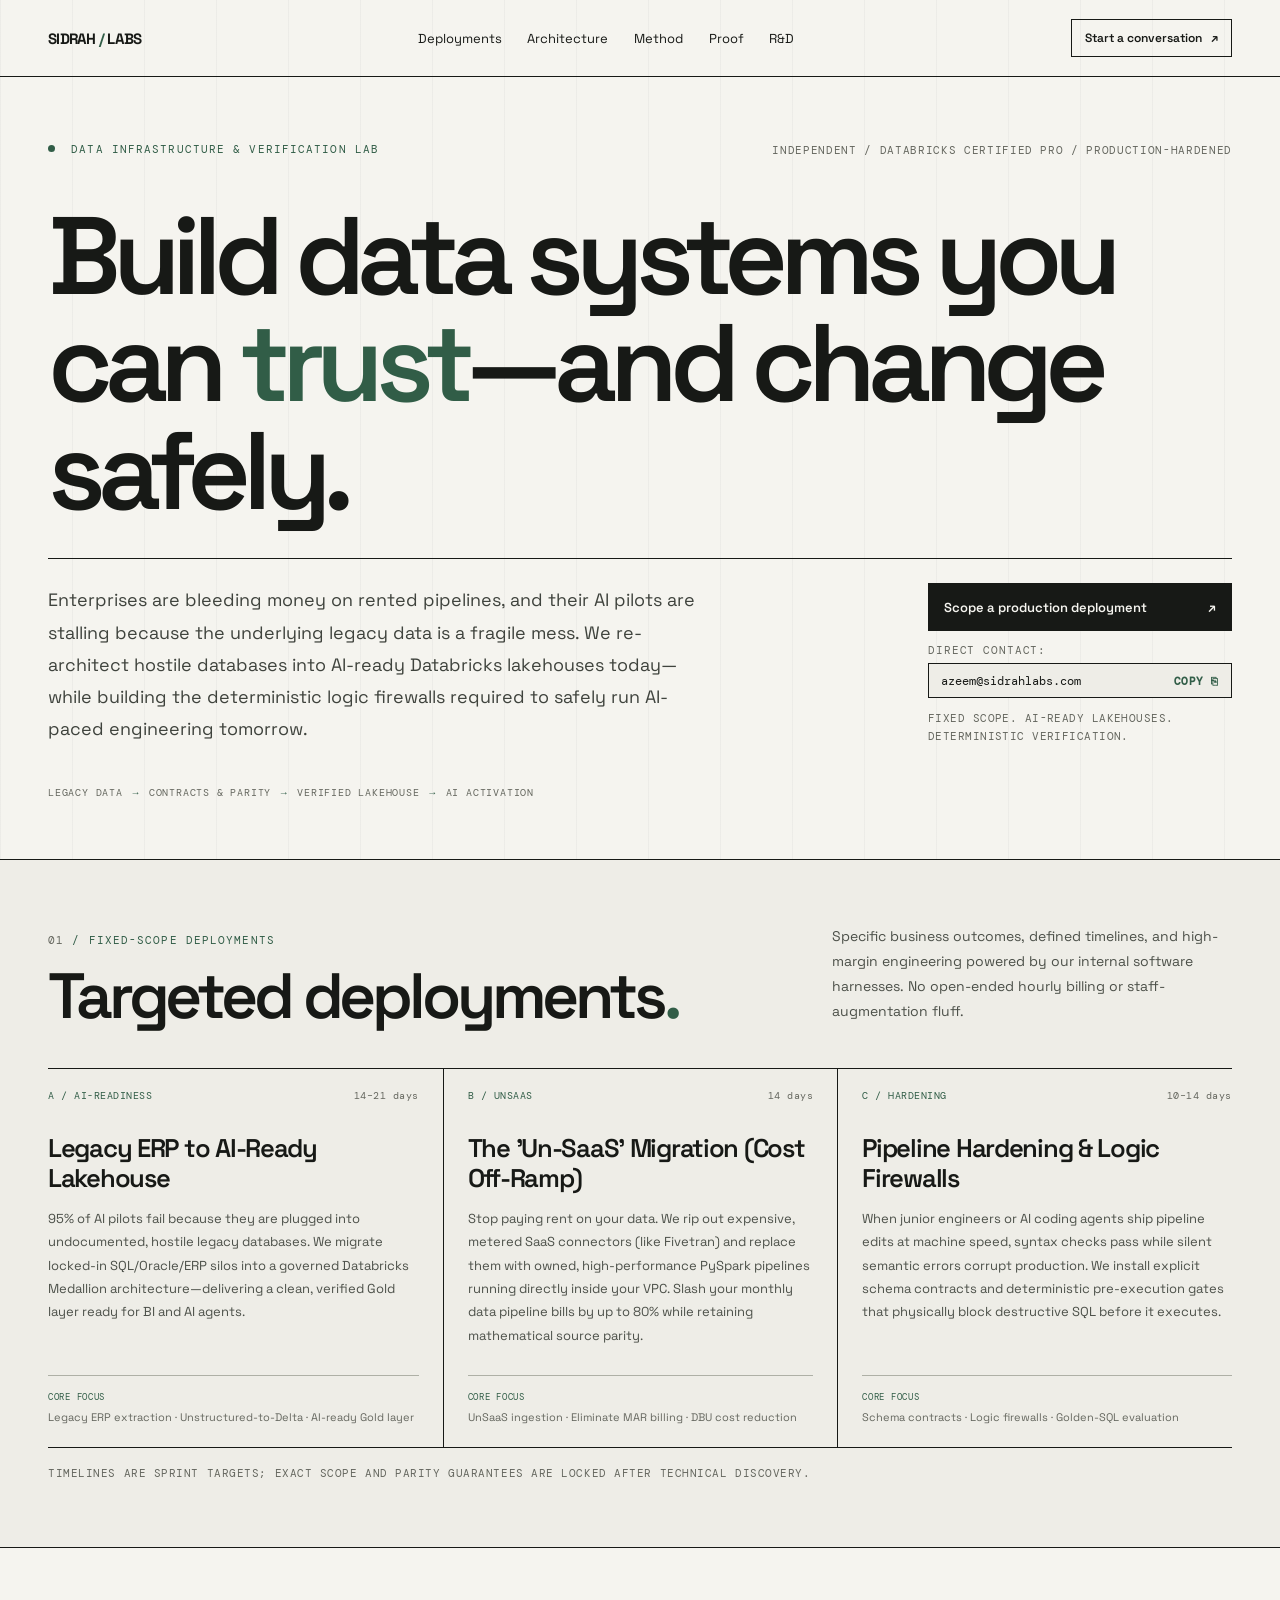
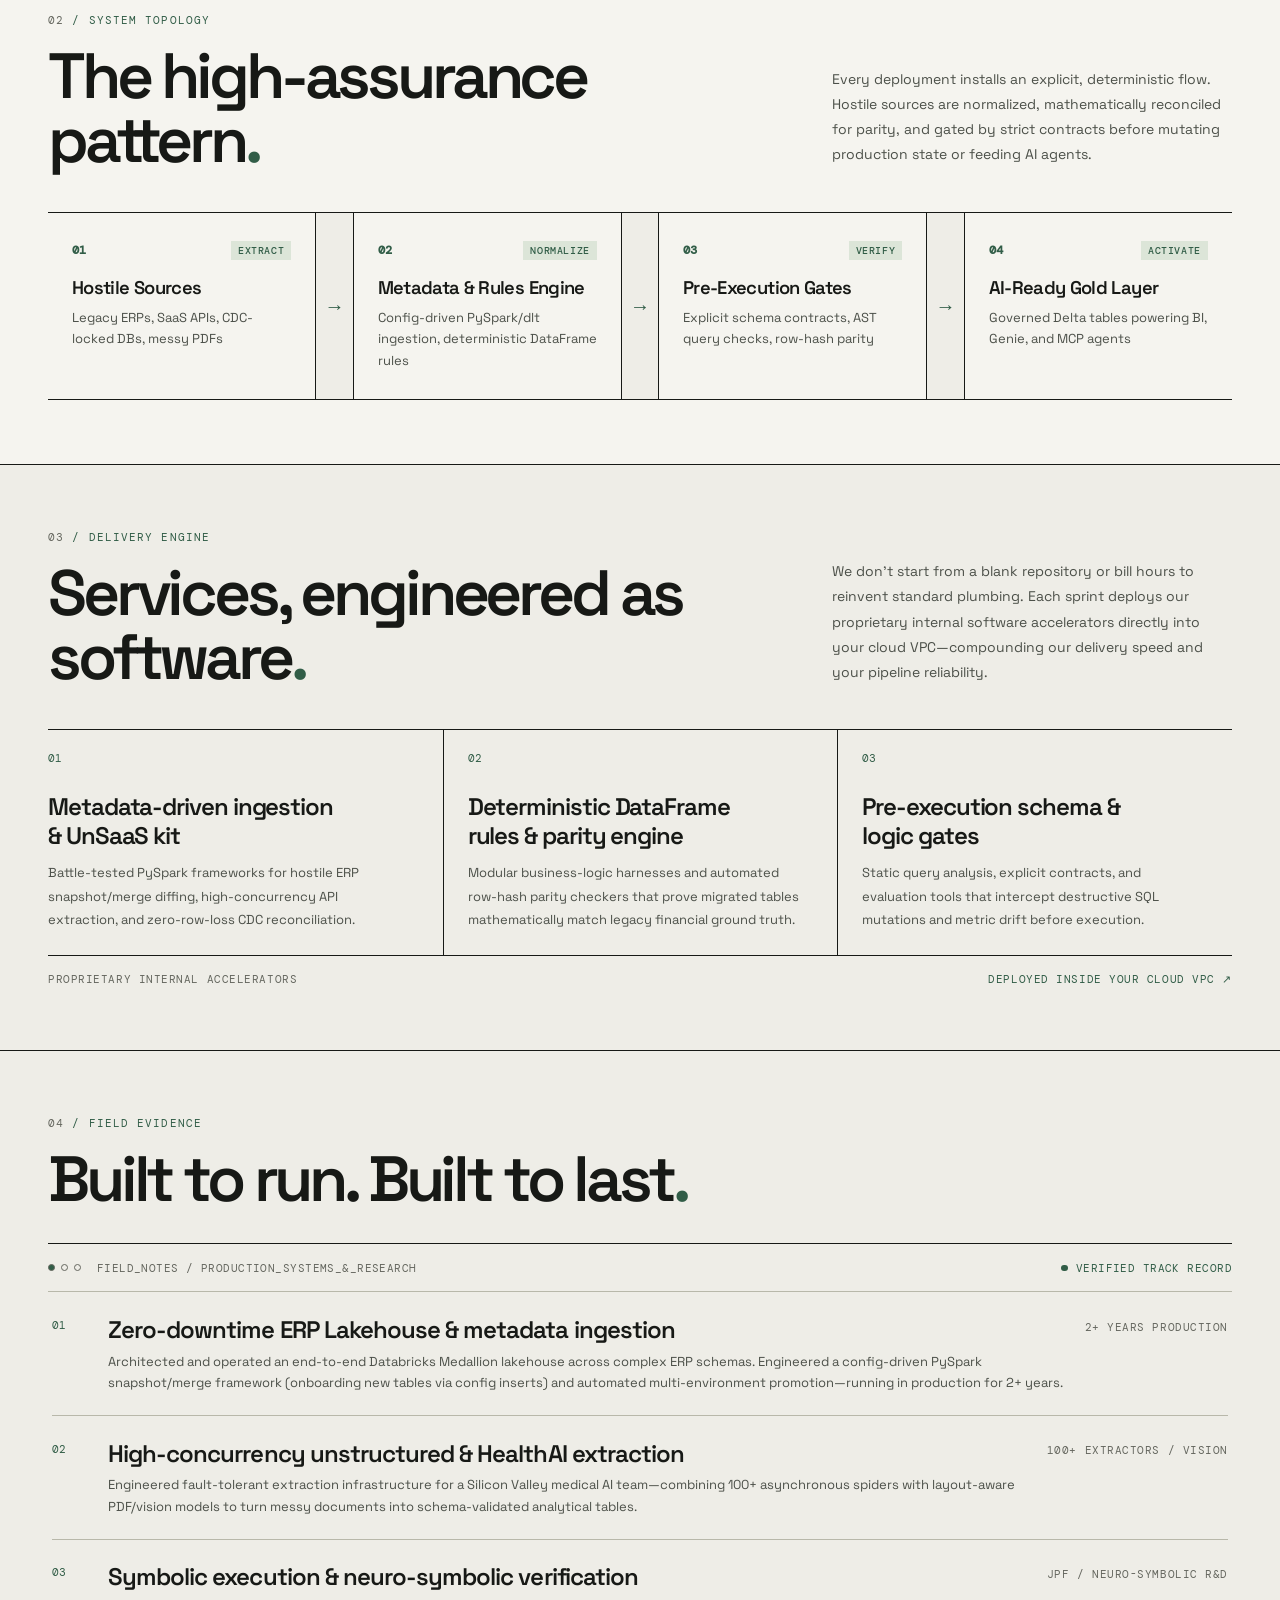
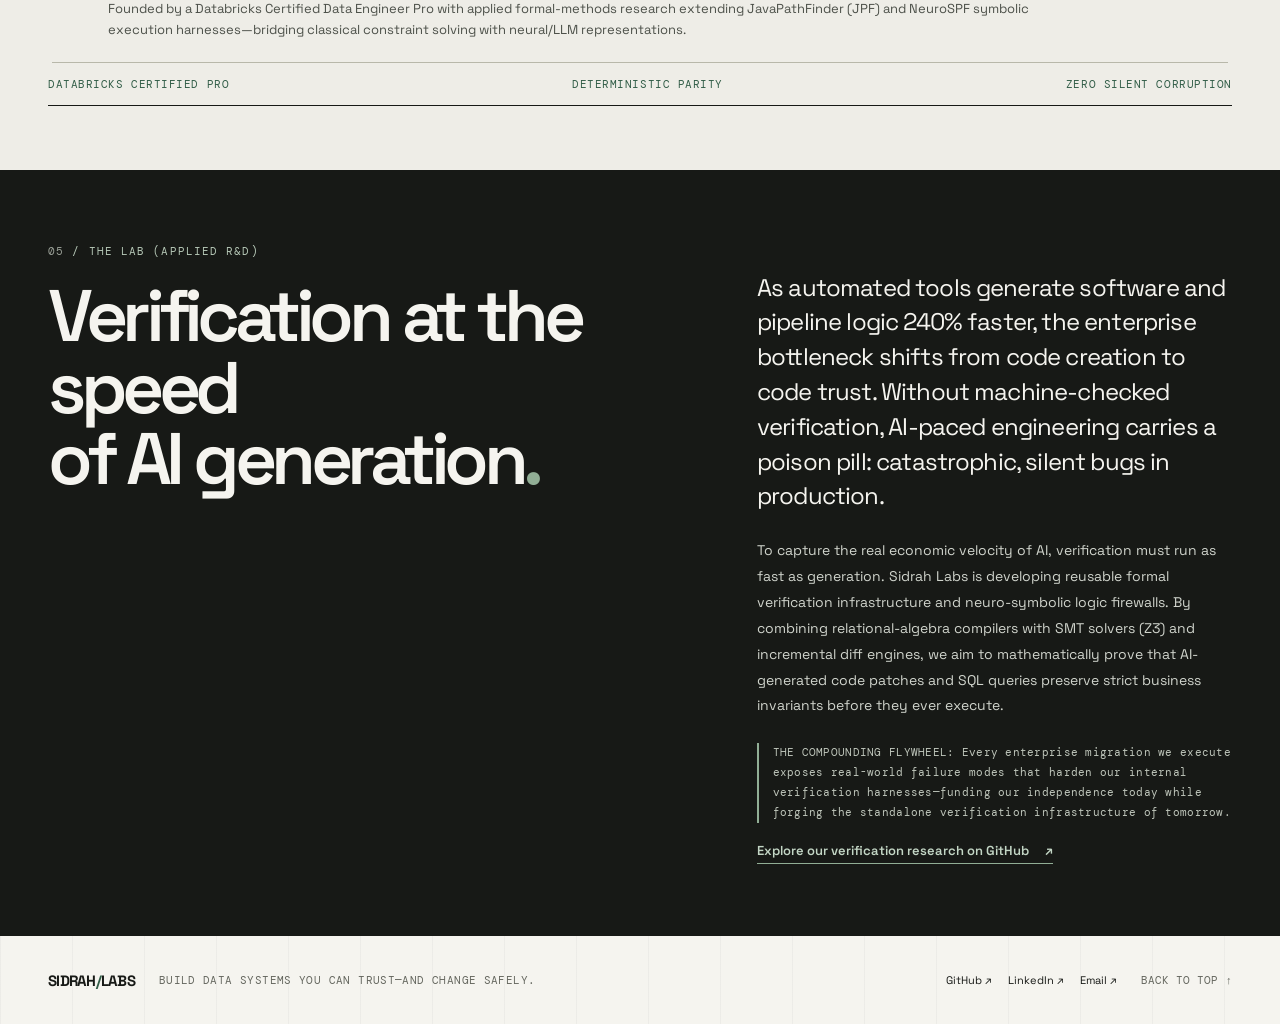
==== index.html @ 802d1bad "Update copy" ====
<!DOCTYPE html>
<html lang="en">
  <head>
    <meta charset="UTF-8" />
    <meta name="viewport" content="width=device-width, initial-scale=1" />
    <title>Sidrah Labs — Build Data Systems You Can Trust and Change Safely</title>
    <meta name="description" content="Sidrah Labs (سِدْرَة لابس) engineers AI-ready lakehouses and Un-SaaS data migrations today, while forging formal verification infrastructure for tomorrow." />
    <meta name="theme-color" content="#f4f1e8" />
    <meta name="author" content="Sidrah Labs" />
    <link rel="canonical" href="https://sidrahlabs.com/" />

    <!-- Open Graph / Social Sharing -->
    <meta property="og:type" content="website" />
    <meta property="og:title" content="Sidrah Labs — Build Data Systems You Can Trust and Change Safely" />
    <meta property="og:description" content="Sidrah Labs (سِدْرَة لابس) engineers AI-ready lakehouses and Un-SaaS data migrations today, while forging formal verification infrastructure for tomorrow." />
    <meta property="og:url" content="https://sidrahlabs.com/" />
    <meta property="og:image" content="https://sidrahlabs.com/og-image.png" />
    <meta property="og:site_name" content="Sidrah Labs" />

    <!-- Twitter Cards -->
    <meta name="twitter:card" content="summary_large_image" />
    <meta name="twitter:title" content="Sidrah Labs — Build Data Systems You Can Trust and Change Safely" />
    <meta name="twitter:description" content="Sidrah Labs (سِدْرَة لابس) engineers AI-ready lakehouses and Un-SaaS data migrations today, while forging formal verification infrastructure for tomorrow." />
    <meta name="twitter:image" content="https://sidrahlabs.com/og-image.png" />

    <!-- Favicon: Clean SVG Mark -->
    <link
      rel="icon"
      type="image/svg+xml"
      href="data:image/svg+xml,%3Csvg xmlns='http://www.w3.org/2000/svg' viewBox='0 0 32 32'%3E%3Crect width='32' height='32' rx='6' fill='%23171916'/%3E%3Ctext x='16' y='21' fill='%23f5f4ef' font-family='monospace' font-size='15' font-weight='700' text-anchor='middle'%3ES%3Ctspan fill='%23315d47'%3E/%3E%3C/tspan%3EL%3C/text%3E%3C/svg%3E"
    />

    <!-- Fonts -->
    <link rel="preconnect" href="https://fonts.googleapis.com" />
    <link rel="preconnect" href="https://fonts.gstatic.com" crossorigin />
    <link
      href="https://fonts.googleapis.com/css2?family=DM+Mono:wght@400;500&family=Space+Grotesk:wght@400;500;600;700&display=swap"
      rel="stylesheet"
    />

    <!-- Stylesheet -->
    <link rel="stylesheet" href="/styles.css" />

    <!-- Structured Data (JSON-LD) -->
    <script type="application/ld+json">
      {
        "@context": "https://schema.org",
        "@type": "ProfessionalService",
        "name": "Sidrah Labs",
        "url": "https://sidrahlabs.com/",
        "logo": "https://sidrahlabs.com/og-image.png",
        "description": "Sidrah Labs (سِدْرَة لابس) engineers AI-ready lakehouses and Un-SaaS data migrations today, while forging formal verification infrastructure for tomorrow.",
        "founder": {
          "@type": "Person",
          "name": "Muhammad Azeem",
          "email": "azeem@sidrahlabs.com"
        },
        "sameAs": [
          "https://github.com/sidrah-labs",
          "https://www.linkedin.com/company/sidrah-labs"
        ],
        "knowsAbout": [
          "Databricks Lakehouse",
          "Databricks Asset Bundles (DABs)",
          "Data Infrastructure",
          "Deterministic Data Pipelines",
          "Formal Verification",
          "Schema Contracts"
        ]
      }
    </script>
  </head>
  <body>
    <a class="skip-link" href="#main">Skip to content</a>

    <div class="page-frame">
      <header class="site-header">
        <nav class="wrap nav" aria-label="Main navigation">
          <a class="wordmark" href="#top" aria-label="Sidrah Labs home">
            SIDRAH<span class="wordmark-mark" aria-hidden="true"> / </span>LABS
          </a>
          <div class="nav-links">
            <a href="#deployments">Deployments</a>
            <a href="#architecture">Architecture</a>
            <a href="#method">Method</a>
            <a href="#proof">Proof</a>
            <a href="#research">R&D</a>
          </div>
          <a class="nav-contact" href="mailto:azeem@sidrahlabs.com?subject=Data%20Systems%20%26%20AI-Readiness%20Engagement">
            Start a conversation <span aria-hidden="true">↗</span>
          </a>
        </nav>
      </header>

      <main id="main">
        <!-- Hero Section -->
        <section id="top" class="wrap hero" aria-labelledby="hero-title">
          <div class="hero-meta">
            <p class="eyebrow"><span class="status-dot" aria-hidden="true"></span> Data infrastructure & verification lab</p>
            <p class="mono meta-index">INDEPENDENT / DATABRICKS CERTIFIED PRO / PRODUCTION-HARDENED</p>
          </div>
          <h1 id="hero-title">
            Build data systems you can <span>trust</span>—and change safely.
          </h1>
          <div class="hero-bottom">
            <p class="hero-copy">
              Enterprises are bleeding money on rented pipelines, and their AI pilots are stalling because the underlying legacy data is a fragile mess. We re-architect hostile databases into AI-ready Databricks lakehouses today—while building the deterministic logic firewalls required to safely run AI-paced engineering tomorrow.

            </p>
            <div class="hero-cta">
              <a class="button button-dark" href="mailto:azeem@sidrahlabs.com?subject=Production%20Lakehouse%20Scoping">
                Scope a production deployment <span aria-hidden="true">↗</span>
              </a>
              <div class="cta-direct">
                <span class="mono cta-email-label">DIRECT CONTACT:</span>
                <button
                  type="button"
                  class="cta-copy-btn mono"
                  data-email="azeem@sidrahlabs.com"
                  aria-label="Copy direct email address to clipboard"
                >
                  <span class="cta-email-text">azeem@sidrahlabs.com</span>
                  <span class="copy-badge" aria-hidden="true">COPY ⎘</span>
                </button>
              </div>
              <p class="mono cta-note">FIXED SCOPE. AI-READY LAKEHOUSES. DETERMINISTIC VERIFICATION.</p>
            </div>
          </div>
          <div class="hero-stamp" aria-hidden="true">
            <span>LEGACY DATA</span>
            <span>→</span>
            <span>CONTRACTS & PARITY</span>
            <span>→</span>
            <span>VERIFIED LAKEHOUSE</span>
            <span>→</span>
            <span>AI ACTIVATION</span>
          </div>
        </section>

        <!-- Deployments Section -->
        <section id="deployments" class="section section-ink" aria-labelledby="deployments-title">
          <div class="wrap section-wrap">
            <div class="section-top">
              <div>
                <p class="eyebrow eyebrow-light"><span>01</span> / Fixed-scope deployments</p>
                <h2 id="deployments-title">Targeted deployments<span class="accent-mark">.</span></h2>
              </div>
              <p class="section-intro">
                Specific business outcomes, defined timelines, and high-margin engineering powered by our internal software harnesses. No open-ended hourly billing or staff-augmentation fluff.

              </p>
            </div>
            <div class="offer-grid">
              <article class="offer-card">
                <div class="offer-card-top">
                  <span class="mono offer-number">A / AI-READINESS</span>
                  <span class="duration mono">14–21 days</span>
                </div>
                <h3>Legacy ERP to AI-Ready Lakehouse</h3>
                <p>95% of AI pilots fail because they are plugged into undocumented, hostile legacy databases. We migrate locked-in SQL/Oracle/ERP silos into a governed Databricks Medallion architecture—delivering a clean, verified Gold layer ready for BI and AI agents.
</p>
                <p class="offer-result">
                  <span>CORE FOCUS</span> Legacy ERP extraction · Unstructured-to-Delta · AI-ready Gold layer
                </p>
              </article>
              <article class="offer-card">
                <div class="offer-card-top">
                  <span class="mono offer-number">B / UNSAAS</span>
                  <span class="duration mono">14 days</span>
                </div>
                <h3>The 'Un-SaaS' Migration (Cost Off-Ramp)</h3>
                <p>Stop paying rent on your data. We rip out expensive, metered SaaS connectors (like Fivetran) and replace them with owned, high-performance PySpark pipelines running directly inside your VPC. Slash your monthly data pipeline bills by up to 80% while retaining mathematical source parity.
</p>
                <p class="offer-result">
                  <span>CORE FOCUS</span> UnSaaS ingestion · Eliminate MAR billing · DBU cost reduction
                </p>
              </article>
              <article class="offer-card">
                <div class="offer-card-top">
                  <span class="mono offer-number">C / HARDENING</span>
                  <span class="duration mono">10–14 days</span>
                </div>
                <h3>Pipeline Hardening & Logic Firewalls</h3>
                <p>When junior engineers or AI coding agents ship pipeline edits at machine speed, syntax checks pass while silent semantic errors corrupt production. We install explicit schema contracts and deterministic pre-execution gates that physically block destructive SQL before it executes.
</p>
                <p class="offer-result">
                  <span>CORE FOCUS</span> Schema contracts · Logic firewalls · Golden-SQL evaluation
                </p>
              </article>
            </div>
            <p class="scope-note mono">TIMELINES ARE SPRINT TARGETS; EXACT SCOPE AND PARITY GUARANTEES ARE LOCKED AFTER TECHNICAL DISCOVERY.</p>
          </div>
        </section>

        <!-- System Architecture Pattern Section -->
        <section id="architecture" class="section section-paper" aria-labelledby="arch-title">
          <div class="wrap section-wrap">
            <div class="section-top">
              <div>
                <p class="eyebrow"><span>02</span> / System topology</p>
                <h2 id="arch-title">The high-assurance pattern<span class="accent-mark">.</span></h2>
              </div>
              <p class="section-intro">
                Every deployment installs an explicit, deterministic flow. Hostile sources are normalized, mathematically reconciled for parity, and gated by strict contracts before mutating production state or feeding AI agents.

              </p>
            </div>
            <div class="arch-schematic" role="region" aria-label="System topology diagram">
              <div class="arch-grid">
                <div class="arch-card">
                  <div class="arch-card-header">
                    <span class="mono arch-step-id">01</span>
                    <span class="mono arch-tag">EXTRACT</span>
                  </div>
                  <h3 class="arch-card-title">Hostile Sources</h3>
                  <p class="arch-card-desc">Legacy ERPs, SaaS APIs, CDC-locked DBs, messy PDFs</p>
                </div>
                <div class="arch-connector" aria-hidden="true">
                  <span>→</span>
                </div>
                <div class="arch-card">
                  <div class="arch-card-header">
                    <span class="mono arch-step-id">02</span>
                    <span class="mono arch-tag">NORMALIZE</span>
                  </div>
                  <h3 class="arch-card-title">Metadata & Rules Engine</h3>
                  <p class="arch-card-desc">Config-driven PySpark/dlt ingestion, deterministic DataFrame rules</p>
                </div>
                <div class="arch-connector" aria-hidden="true">
                  <span>→</span>
                </div>
                <div class="arch-card">
                  <div class="arch-card-header">
                    <span class="mono arch-step-id">03</span>
                    <span class="mono arch-tag">VERIFY</span>
                  </div>
                  <h3 class="arch-card-title">Pre-Execution Gates</h3>
                  <p class="arch-card-desc">Explicit schema contracts, AST query checks, row-hash parity</p>
                </div>
                <div class="arch-connector" aria-hidden="true">
                  <span>→</span>
                </div>
                <div class="arch-card">
                  <div class="arch-card-header">
                    <span class="mono arch-step-id">04</span>
                    <span class="mono arch-tag">ACTIVATE</span>
                  </div>
                  <h3 class="arch-card-title">AI-Ready Gold Layer</h3>
                  <p class="arch-card-desc">Governed Delta tables powering BI, Genie, and MCP agents</p>
                </div>
              </div>
            </div>
          </div>
        </section>

        <!-- Method Section -->
        <section id="method" class="section section-ink" aria-labelledby="method-title">
          <div class="wrap section-wrap">
            <div class="section-top method-heading">
              <div>
                <p class="eyebrow"><span>03</span> / Delivery engine</p>
                <h2 id="method-title">Services, engineered as software<span class="accent-mark">.</span></h2>
              </div>
              <p class="section-intro">
                We don't start from a blank repository or bill hours to reinvent standard plumbing. Each sprint deploys our proprietary internal software accelerators directly into your cloud VPC—compounding our delivery speed and your pipeline reliability.

              </p>
            </div>
            <div class="method-grid">
              <article class="method-item">
                <span class="mono method-index">01</span>
                <h3>Metadata-driven ingestion & UnSaaS kit</h3>
                <p>Battle-tested PySpark frameworks for hostile ERP snapshot/merge diffing, high-concurrency API extraction, and zero-row-loss CDC reconciliation.</p>
              </article>
              <article class="method-item">
                <span class="mono method-index">02</span>
                <h3>Deterministic DataFrame rules & parity engine</h3>
                <p>Modular business-logic harnesses and automated row-hash parity checkers that prove migrated tables mathematically match legacy financial ground truth.</p>
              </article>
              <article class="method-item">
                <span class="mono method-index">03</span>
                <h3>Pre-execution schema & logic gates</h3>
                <p>Static query analysis, explicit contracts, and evaluation tools that intercept destructive SQL mutations and metric drift before execution.</p>
              </article>
            </div>
            <div class="method-footer mono">
              <span>PROPRIETARY INTERNAL ACCELERATORS</span>
              <span>DEPLOYED INSIDE YOUR CLOUD VPC ↗</span>
            </div>
          </div>
        </section>

        <!-- Production Proof Section -->
        <section id="proof" class="section section-proof" aria-labelledby="proof-title">
          <div class="wrap section-wrap">
            <div class="proof-heading">
              <p class="eyebrow"><span>04</span> / Field evidence</p>
              <h2 id="proof-title">Built to run. Built to last<span class="accent-mark">.</span></h2>
            </div>
            <div class="terminal" aria-label="Production systems and experience">
              <div class="terminal-bar">
                <div class="terminal-lights" aria-hidden="true"><i></i><i></i><i></i></div>
                <p class="mono">FIELD_NOTES / PRODUCTION_SYSTEMS_&_RESEARCH</p>
                <span class="mono terminal-live"><span class="status-dot" aria-hidden="true"></span> VERIFIED TRACK RECORD</span>
              </div>
              <div class="terminal-body">
                <div class="terminal-entry">
                  <span class="mono terminal-index">01</span>
                  <div>
                    <h3>Zero-downtime ERP Lakehouse & metadata ingestion</h3>
                    <p>Architected and operated an end-to-end Databricks Medallion lakehouse across complex ERP schemas. Engineered a config-driven PySpark snapshot/merge framework (onboarding new tables via config inserts) and automated multi-environment promotion—running in production for 2+ years.</p>
                  </div>
                  <span class="mono terminal-tag">2+ YEARS PRODUCTION</span>
                </div>
                <div class="terminal-entry">
                  <span class="mono terminal-index">02</span>
                  <div>
                    <h3>High-concurrency unstructured & HealthAI extraction</h3>
                    <p>Engineered fault-tolerant extraction infrastructure for a Silicon Valley medical AI team—combining 100+ asynchronous spiders with layout-aware PDF/vision models to turn messy documents into schema-validated analytical tables.</p>
                  </div>
                  <span class="mono terminal-tag">100+ EXTRACTORS / VISION</span>
                </div>
                <div class="terminal-entry">
                  <span class="mono terminal-index">03</span>
                  <div>
                    <h3>Symbolic execution & neuro-symbolic verification</h3>
                    <p>Founded by a Databricks Certified Data Engineer Pro with applied formal-methods research extending JavaPathFinder (JPF) and NeuroSPF symbolic execution harnesses—bridging classical constraint solving with neural/LLM representations.</p>
                  </div>
                  <span class="mono terminal-tag">JPF / NEURO-SYMBOLIC R&D</span>
                </div>
              </div>
              <div class="terminal-foot mono">
                <span>DATABRICKS CERTIFIED PRO</span>
                <span>DETERMINISTIC PARITY</span>
                <span>ZERO SILENT CORRUPTION</span>
              </div>
            </div>
          </div>
        </section>

        <!-- Research Section -->
        <section id="research" class="section section-research" aria-labelledby="research-title">
          <div class="wrap research-layout">
            <div>
              <p class="eyebrow eyebrow-light"><span>05</span> / The Lab (Applied R&D)</p>
              <h2 id="research-title">
                Verification at the speed<br />of AI generation<span class="research-period">.</span>
              </h2>
            </div>
            <div class="research-content">
              <p class="research-lead">
                As automated tools generate software and pipeline logic 240% faster, the enterprise bottleneck shifts from code creation to code trust. Without machine-checked verification, AI-paced engineering carries a poison pill: catastrophic, silent bugs in production.

              </p>
              <p>
                To capture the real economic velocity of AI, verification must run as fast as generation. Sidrah Labs is developing reusable formal verification infrastructure and neuro-symbolic logic firewalls. By combining relational-algebra compilers with SMT solvers (Z3) and incremental diff engines, we aim to mathematically prove that AI-generated code patches and SQL queries preserve strict business invariants before they ever execute.

              </p>
              <p class="research-boundary mono">THE COMPOUNDING FLYWHEEL: Every enterprise migration we execute exposes real-world failure modes that harden our internal verification harnesses—funding our independence today while forging the standalone verification infrastructure of tomorrow.
</p>
              <a
                class="research-link"
                href="https://github.com/sidrah-labs"
                target="_blank"
                rel="noopener noreferrer"
              >
                Explore our verification research on GitHub <span aria-hidden="true">↗</span>
              </a>
            </div>
          </div>
        </section>
      </main>

      <footer id="contact" class="wrap footer">
        <a class="wordmark footer-wordmark" href="#top">
          SIDRAH<span class="wordmark-mark" aria-hidden="true">/</span>LABS
        </a>
        <p class="mono footer-note">BUILD DATA SYSTEMS YOU CAN TRUST—AND CHANGE SAFELY.</p>
        <nav class="footer-links" aria-label="Footer navigation">
          <a href="https://github.com/sidrah-labs" target="_blank" rel="noopener noreferrer">
            GitHub ↗
          </a>
          <a href="https://www.linkedin.com/company/sidrah-labs" target="_blank" rel="noopener noreferrer">
            LinkedIn ↗
          </a>
          <a href="mailto:azeem@sidrahlabs.com" >
            Email ↗
          </a>
        </nav>
        <a class="mono back-top" href="#top">BACK TO TOP ↑</a>
      </footer>
    </div>

    <!-- Minimal clipboard enhancement -->
    <script>
      (function() {
        var copyBtn = document.querySelector('.cta-copy-btn');
        if (!copyBtn) return;
        copyBtn.addEventListener('click', function() {
          var email = this.getAttribute('data-email');
          if (!email) return;
          var badge = this.querySelector('.copy-badge');
          var originalText = badge.textContent;

          function showSuccess() {
            badge.textContent = 'COPIED ✓';
            badge.classList.add('copied');
            setTimeout(function() {
              badge.textContent = originalText;
              badge.classList.remove('copied');
            }, 2200);
          }

          if (navigator.clipboard && navigator.clipboard.writeText) {
            navigator.clipboard.writeText(email).then(showSuccess).catch(function() {
              window.location.href = 'mailto:' + email;
            });
          } else {
            window.location.href = 'mailto:' + email;
          }
        });
      })();
    </script>
  </body>
</html>
---- styles.css ----
:root {
  color-scheme: light;
  --paper: #f5f4ef;
  --paper-alt: #eeede7;
  --ink: #171916;
  --muted: #65675f;
  --accent: #315d47;
  --accent-light: #dce5d8;
  --line: #171916;
  --mono: "DM Mono", "SFMono-Regular", Consolas, monospace;
  --sans: "Space Grotesk", "Segoe UI", sans-serif;
}

*,
*::before,
*::after {
  box-sizing: border-box;
}

html {
  scroll-behavior: smooth;
  scroll-padding-top: 5rem;
  background: var(--paper);
}

body {
  margin: 0;
  background: var(--paper);
  color: var(--ink);
  font-family: var(--sans);
  -webkit-font-smoothing: antialiased;
  text-rendering: optimizeLegibility;
}

::selection {
  background: var(--accent-light);
  color: var(--ink);
}

a {
  color: inherit;
}

a:focus-visible {
  outline: 2px solid var(--accent);
  outline-offset: 4px;
}

.page-frame {
  min-height: 100vh;
  background-image: linear-gradient(to right, rgba(23, 25, 22, 0.035) 1px, transparent 1px);
  background-size: 4.5rem 100%;
}

.wrap {
  width: min(100% - 3rem, 74rem);
  margin-inline: auto;
}

.mono,
.eyebrow {
  font-family: var(--mono);
}

.skip-link {
  position: fixed;
  z-index: 10;
  top: 0.75rem;
  left: 0.75rem;
  padding: 0.75rem 1rem;
  transform: translateY(-160%);
  background: var(--ink);
  color: white;
  text-decoration: none;
}

.skip-link:focus {
  transform: translateY(0);
}

.site-header {
  border-bottom: 1px solid var(--line);
}

.nav {
  display: flex;
  min-height: 4.75rem;
  align-items: center;
  justify-content: space-between;
  gap: 1.5rem;
}

.wordmark {
  flex: 0 0 auto;
  font-size: 0.9375rem;
  font-weight: 700;
  letter-spacing: -0.05em;
  text-decoration: none;
}

.wordmark-mark {
  color: var(--accent);
}

.nav-links,
.footer-links {
  display: flex;
  flex-wrap: wrap;
  align-items: center;
  gap: clamp(1rem, 2vw, 1.75rem);
}

.nav-links a,
.footer-links a {
  font-size: 0.8125rem;
  text-decoration: none;
}

.nav-links a:hover,
.footer-links a:hover {
  text-decoration: underline;
  text-underline-offset: 4px;
}

.nav-contact {
  display: inline-flex;
  align-items: center;
  gap: 0.6rem;
  padding: 0.65rem 0.8rem;
  border: 1px solid var(--line);
  font-size: 0.75rem;
  font-weight: 600;
  text-decoration: none;
}

.nav-contact:hover {
  background: var(--ink);
  color: var(--paper);
}

.hero {
  padding-block: 4rem 3.75rem;
}

.hero-meta,
.hero-bottom {
  display: flex;
  align-items: center;
  justify-content: space-between;
  gap: 2rem;
}

.eyebrow {
  margin: 0;
  color: var(--accent);
  font-size: 0.6875rem;
  letter-spacing: 0.1em;
  line-height: 1.6;
  text-transform: uppercase;
}

.eyebrow > span:not(.status-dot) {
  color: var(--muted);
}

.status-dot {
  display: inline-block;
  width: 0.45rem;
  height: 0.45rem;
  margin-right: 0.5rem;
  border-radius: 50%;
  background: var(--accent);
  vertical-align: 0.05em;
}

.meta-index {
  margin: 0;
  color: var(--muted);
  font-size: 0.6875rem;
  letter-spacing: 0.06em;
}

h1,
h2,
h3,
p {
  margin-top: 0;
}

.hero h1 {
  max-width: 67rem;
  margin-block: 2.75rem 2rem;
  font-size: clamp(3.25rem, 8.6vw, 7rem);
  font-weight: 600;
  letter-spacing: -0.075em;
  line-height: 0.98;
}

.hero h1 span {
  color: var(--accent);
}

.hero-bottom {
  align-items: flex-end;
  padding-top: 1.5rem;
  border-top: 1px solid var(--line);
}

.hero-copy {
  max-width: 42rem;
  margin: 0;
  color: #3f433d;
  font-size: clamp(1rem, 1.4vw, 1.125rem);
  line-height: 1.8;
}

.hero-cta {
  flex: 0 0 19rem;
}

.button {
  display: inline-flex;
  min-height: 3rem;
  align-items: center;
  justify-content: space-between;
  gap: 1rem;
  padding: 0.75rem 1rem;
  font-size: 0.8125rem;
  font-weight: 600;
  text-decoration: none;
}

.button-dark {
  width: 100%;
  background: var(--ink);
  color: var(--paper);
}

.button-dark:hover {
  background: var(--accent);
}

.cta-direct {
  display: flex;
  flex-direction: column;
  gap: 0.35rem;
  margin-top: 0.75rem;
}

.cta-email-label {
  color: var(--muted);
  font-size: 0.6875rem;
  letter-spacing: 0.08em;
}

.cta-copy-btn {
  display: flex;
  align-items: center;
  justify-content: space-between;
  width: 100%;
  padding: 0.55rem 0.75rem;
  background: var(--paper-alt);
  border: 1px solid var(--line);
  color: var(--ink);
  font-family: var(--mono);
  font-size: 0.75rem;
  cursor: pointer;
  transition: background 0.15s ease, border-color 0.15s ease;
}

.cta-copy-btn:hover {
  background: #e4e2d8;
}

.copy-badge {
  color: var(--accent);
  font-size: 0.6875rem;
  font-weight: 600;
  letter-spacing: 0.05em;
}

.copy-badge.copied {
  color: var(--accent);
  font-weight: 700;
}

.cta-note {
  margin: 0.75rem 0 0;
  color: var(--muted);
  font-size: 0.6875rem;
  letter-spacing: 0.04em;
  line-height: 1.6;
}

.hero-stamp {
  display: flex;
  align-items: center;
  gap: 0.6rem;
  margin-top: 2.5rem;
  color: var(--muted);
  font-family: var(--mono);
  font-size: 0.625rem;
  letter-spacing: 0.08em;
}

.hero-stamp span:nth-child(even) {
  color: var(--accent);
}

.section {
  border-top: 1px solid var(--line);
}

.section-wrap {
  padding-block: 4rem;
}

.section-ink {
  background: var(--paper-alt);
}

.section-top {
  display: grid;
  grid-template-columns: minmax(0, 1fr) minmax(16rem, 25rem);
  align-items: end;
  gap: 3rem;
  margin-bottom: 2.5rem;
}

.section-top h2,
.proof-heading h2 {
  margin: 0.9rem 0 0;
  font-size: clamp(2.25rem, 5vw, 4.25rem);
  font-weight: 600;
  letter-spacing: -0.065em;
  line-height: 1;
}

.accent-mark {
  color: var(--accent);
}

.section-intro {
  max-width: 25rem;
  margin: 0 0 0.25rem;
  color: #4c5049;
  font-size: 0.875rem;
  line-height: 1.8;
}

.offer-grid {
  display: grid;
  grid-template-columns: repeat(3, minmax(0, 1fr));
  border-top: 1px solid var(--line);
  border-bottom: 1px solid var(--line);
}

.offer-card {
  display: flex;
  min-height: 21rem;
  flex-direction: column;
  padding: 1.25rem 1.5rem 1.25rem 0;
}

.offer-card + .offer-card {
  padding-left: 1.5rem;
  border-left: 1px solid var(--line);
}

.offer-card:last-child {
  padding-right: 0;
}

.offer-card-top {
  display: flex;
  align-items: center;
  justify-content: space-between;
  gap: 0.75rem;
}

.offer-number,
.duration {
  font-size: 0.625rem;
  letter-spacing: 0.05em;
}

.offer-number {
  color: var(--accent);
}

.duration {
  color: var(--muted);
  white-space: nowrap;
}

.offer-card h3 {
  max-width: 22rem;
  margin: 2rem 0 0.85rem;
  font-size: clamp(1.25rem, 2vw, 1.75rem);
  font-weight: 600;
  letter-spacing: -0.05em;
  line-height: 1.15;
}

.offer-card > p:not(.offer-result) {
  margin-bottom: 1.75rem;
  color: #4c5049;
  font-size: 0.8125rem;
  line-height: 1.8;
}

.offer-result {
  margin: auto 0 0;
  padding-top: 0.85rem;
  border-top: 1px solid #aeb0a6;
  color: var(--muted);
  font-size: 0.6875rem;
  line-height: 1.7;
}

.offer-result span {
  display: block;
  margin-bottom: 0.2rem;
  color: var(--accent);
  font-family: var(--mono);
  font-size: 0.5625rem;
  letter-spacing: 0.08em;
}

.scope-note {
  margin: 1rem 0 0;
  color: var(--muted);
  font-size: 0.6875rem;
  letter-spacing: 0.05em;
  line-height: 1.7;
}

.section-paper {
  background: var(--paper);
}

/* Architecture Schematic Pattern */
.arch-schematic {
  border-top: 1px solid var(--line);
  border-bottom: 1px solid var(--line);
  background: var(--paper-alt);
}

.arch-grid {
  display: grid;
  grid-template-columns: 1fr auto 1fr auto 1fr auto 1fr;
  align-items: stretch;
}

.arch-card {
  display: flex;
  flex-direction: column;
  padding: 1.75rem 1.5rem;
  background: var(--paper);
}

.arch-card-header {
  display: flex;
  align-items: center;
  justify-content: space-between;
  gap: 0.75rem;
  margin-bottom: 1rem;
}

.arch-step-id {
  color: var(--accent);
  font-size: 0.75rem;
  font-weight: 600;
}

.arch-tag {
  padding: 0.2rem 0.45rem;
  background: var(--accent-light);
  color: var(--accent);
  font-size: 0.625rem;
  font-weight: 500;
  letter-spacing: 0.06em;
}

.arch-card-title {
  margin: 0 0 0.5rem;
  font-size: 1.15rem;
  font-weight: 600;
  letter-spacing: -0.035em;
}

.arch-card-desc {
  margin: 0;
  color: #4c5049;
  font-size: 0.8125rem;
  line-height: 1.65;
}

.arch-connector {
  display: flex;
  align-items: center;
  justify-content: center;
  padding-inline: 0.75rem;
  border-left: 1px solid var(--line);
  border-right: 1px solid var(--line);
  color: var(--accent);
  font-family: var(--mono);
  font-size: 1.25rem;
  background: var(--paper-alt);
}

.method-heading {
  margin-bottom: 2.5rem;
}

.method-grid {
  display: grid;
  grid-template-columns: repeat(3, minmax(0, 1fr));
  border-top: 1px solid var(--line);
  border-bottom: 1px solid var(--line);
}

.method-item {
  padding: 1rem 1.5rem 1.5rem 0;
}

.method-item + .method-item {
  padding-left: 1.5rem;
  border-left: 1px solid var(--line);
}

.method-index {
  display: inline-block;
  margin-bottom: 1.75rem;
  color: var(--accent);
  font-size: 0.6875rem;
}

.method-item h3 {
  max-width: 18rem;
  margin-bottom: 0.65rem;
  font-size: clamp(1.1875rem, 1.9vw, 1.5rem);
  font-weight: 600;
  letter-spacing: -0.045em;
  line-height: 1.2;
}

.method-item p {
  max-width: 21rem;
  margin-bottom: 0;
  color: #4c5049;
  font-size: 0.8125rem;
  line-height: 1.8;
}

.method-footer {
  display: flex;
  justify-content: space-between;
  gap: 1rem;
  margin-top: 1rem;
  color: var(--muted);
  font-size: 0.6875rem;
  letter-spacing: 0.05em;
}

.method-footer > span:last-child {
  color: var(--accent);
}

.section-proof {
  background: var(--paper-alt);
}

.proof-heading {
  margin-bottom: 2rem;
}

.terminal {
  border-block: 1px solid var(--line);
}

.terminal-bar {
  display: flex;
  min-height: 3rem;
  align-items: center;
  justify-content: space-between;
  gap: 1rem;
  border-bottom: 1px solid #b8b8aa;
}

.terminal-lights {
  display: flex;
  gap: 0.35rem;
}

.terminal-lights i {
  width: 0.45rem;
  height: 0.45rem;
  border: 1px solid var(--muted);
  border-radius: 50%;
}

.terminal-lights i:first-child {
  background: var(--accent);
}

.terminal-bar > p,
.terminal-live {
  margin: 0;
  font-size: 0.6875rem;
  letter-spacing: 0.04em;
}

.terminal-bar > p {
  margin-right: auto;
  color: var(--muted);
}

.terminal-live {
  display: flex;
  align-items: center;
  color: var(--accent);
}

.terminal-live .status-dot {
  width: 0.4rem;
  height: 0.4rem;
  background: var(--accent);
}

.terminal-body {
  padding-inline: 0.25rem;
}

.terminal-entry {
  display: grid;
  grid-template-columns: 2.5rem minmax(0, 1fr) auto;
  align-items: start;
  gap: 1rem;
  padding-block: 1.35rem;
  border-bottom: 1px solid #b8b8aa;
}

.terminal-index {
  padding-top: 0.25rem;
  color: var(--accent);
  font-size: 0.6875rem;
}

.terminal-entry h3 {
  margin: 0 0 0.35rem;
  font-size: clamp(1.125rem, 1.9vw, 1.5rem);
  font-weight: 600;
  letter-spacing: -0.04em;
}

.terminal-entry p {
  margin: 0;
  color: #4c5049;
  font-size: 0.8125rem;
  line-height: 1.65;
}

.terminal-tag {
  margin-top: 0.35rem;
  color: var(--muted);
  font-size: 0.6875rem;
  letter-spacing: 0.05em;
  text-align: right;
}

.terminal-foot {
  display: flex;
  justify-content: space-between;
  gap: 1rem;
  padding-block: 0.85rem;
  color: var(--accent);
  font-size: 0.6875rem;
  letter-spacing: 0.05em;
}

.section-research {
  background: var(--ink);
  color: var(--paper);
}

.research-layout {
  display: grid;
  grid-template-columns: minmax(0, 1fr) minmax(18rem, 0.8fr);
  gap: clamp(3rem, 9vw, 8rem);
  padding-block: 4.5rem;
}

.research-layout .eyebrow {
  color: #b6c8b7;
}

.research-layout .eyebrow > span:not(.status-dot) {
  color: #999f96;
}

.research-layout h2 {
  margin: 1.25rem 0 0;
  font-size: clamp(2.75rem, 5.7vw, 5rem);
  font-weight: 600;
  letter-spacing: -0.075em;
  line-height: 0.98;
}

.research-period {
  color: #91ae95;
}

.research-content {
  padding-top: 1.75rem;
}

.research-content p {
  color: #d0d4cc;
  font-size: 0.875rem;
  line-height: 1.85;
}

.research-content .research-lead {
  color: var(--paper);
  font-size: clamp(1.1875rem, 2vw, 1.5rem);
  letter-spacing: -0.035em;
  line-height: 1.45;
}

.research-content .research-boundary {
  margin-top: 1.5rem;
  padding-left: 0.85rem;
  border-left: 2px solid #91ae95;
  color: #bfc6bb;
  font-size: 0.6875rem;
  letter-spacing: 0.025em;
  line-height: 1.8;
}

.research-link {
  display: inline-flex;
  align-items: center;
  gap: 1rem;
  margin-top: 0.5rem;
  padding-bottom: 0.3rem;
  border-bottom: 1px solid #91ae95;
  color: #c3d6c5;
  font-size: 0.8125rem;
  font-weight: 600;
  text-decoration: none;
}

.research-link:hover {
  color: white;
  border-color: white;
}

.footer {
  display: grid;
  grid-template-columns: auto 1fr auto auto;
  align-items: center;
  gap: 1.5rem;
  min-height: 5.5rem;
}

.footer-note {
  margin: 0;
  color: var(--muted);
  font-size: 0.6875rem;
  letter-spacing: 0.035em;
}

.footer-links {
  gap: 1rem;
}

.footer-links a {
  font-size: 0.6875rem;
}

.back-top {
  color: var(--muted);
  font-size: 0.6875rem;
  text-decoration: none;
  white-space: nowrap;
}

.back-top:hover {
  color: var(--ink);
}

@media (max-width: 850px) {
  .wrap {
    width: min(100% - 2.5rem, 74rem);
  }

  .nav {
    flex-wrap: wrap;
    gap: 0.75rem 1.25rem;
    padding-block: 0.875rem;
  }

  .nav-contact {
    margin-left: auto;
  }

  .nav-links {
    order: 1;
    width: 100%;
    padding-top: 0.25rem;
  }

  .hero h1 {
    font-size: clamp(3.5rem, 10vw, 6rem);
  }

  .section-wrap,
  .research-layout {
    padding-block: 3.5rem;
  }

  .offer-card {
    min-height: 24rem;
  }

  .offer-card:first-child {
    padding-right: 1rem;
  }

  .offer-card + .offer-card {
    padding-left: 1rem;
  }

  .offer-card h3 {
    font-size: 1.4rem;
  }

  .arch-grid {
    grid-template-columns: 1fr;
  }

  .arch-connector {
    padding-block: 0.65rem;
    border-inline: 0;
    border-top: 1px solid var(--line);
    border-bottom: 1px solid var(--line);
  }

  .arch-connector span {
    display: inline-block;
    transform: rotate(90deg);
  }

  .arch-card {
    padding: 1.5rem 1.25rem;
  }

  .research-layout {
    grid-template-columns: 1fr 1fr;
    gap: 2.5rem;
  }

  .footer {
    grid-template-columns: auto 1fr auto;
  }

  .back-top {
    display: none;
  }
}

@media (max-width: 600px) {
  .page-frame {
    background-size: 2.5rem 100%;
  }

  .wrap {
    width: min(100% - 2rem, 74rem);
  }

  .nav-links {
    justify-content: space-between;
    gap: 0.5rem;
  }

  .nav-links a {
    font-size: 0.6875rem;
  }

  .nav-contact {
    padding: 0.55rem 0.65rem;
    font-size: 0.6875rem;
  }

  .hero {
    padding-block: 2.5rem 3rem;
  }

  .hero-meta {
    align-items: flex-start;
    flex-direction: column;
    gap: 0.4rem;
  }

  .hero h1 {
    margin-block: 2.25rem 1.75rem;
    font-size: clamp(3.25rem, 14vw, 5rem);
  }

  .hero-bottom {
    align-items: stretch;
    flex-direction: column;
    gap: 1.5rem;
  }

  .hero-cta {
    flex-basis: auto;
  }

  .hero-stamp {
    margin-top: 1.75rem;
    font-size: 0.625rem;
    flex-wrap: wrap;
  }

  .cta-direct {
    width: 100%;
  }

  .arch-card {
    padding: 1.25rem 0.5rem;
  }

  .section-wrap,
  .research-layout {
    padding-block: 2.75rem;
  }

  .section-top {
    grid-template-columns: 1fr;
    gap: 1rem;
    margin-bottom: 1.75rem;
  }

  .section-top h2,
  .proof-heading h2 {
    font-size: clamp(2.5rem, 10vw, 3.5rem);
  }

  .offer-grid,
  .method-grid {
    grid-template-columns: 1fr;
  }

  .offer-card,
  .offer-card:first-child,
  .offer-card + .offer-card {
    min-height: 0;
    padding: 1.1rem 0;
    border-left: 0;
  }

  .offer-card + .offer-card {
    border-top: 1px solid var(--line);
  }

  .offer-card h3 {
    max-width: 22rem;
    margin-top: 1.35rem;
    font-size: 1.5rem;
  }

  .offer-card > p:not(.offer-result) {
    margin-bottom: 1.25rem;
  }

  .method-grid {
    border-bottom: 0;
  }

  .method-item,
  .method-item + .method-item {
    padding: 1rem 0 1.25rem;
    border-left: 0;
    border-bottom: 1px solid var(--line);
  }

  .method-index {
    margin-bottom: 0.85rem;
  }

  .method-footer {
    flex-direction: column;
    gap: 0.4rem;
  }

  .terminal-bar {
    flex-wrap: wrap;
    justify-content: flex-start;
    padding-block: 0.75rem;
  }

  .terminal-bar > p {
    flex: 1;
    min-width: 12rem;
  }

  .terminal-live {
    width: 100%;
  }

  .terminal-entry {
    grid-template-columns: 1.5rem minmax(0, 1fr);
    gap: 0.5rem;
    padding-block: 1.1rem;
  }

  .terminal-tag {
    grid-column: 2;
    margin-top: 0;
    text-align: left;
  }

  .terminal-foot {
    flex-wrap: wrap;
    justify-content: flex-start;
  }

  .research-layout {
    grid-template-columns: 1fr;
    gap: 1.25rem;
  }

  .research-layout h2 {
    font-size: clamp(3rem, 12vw, 4.25rem);
  }

  .research-content {
    padding-top: 0;
  }

  .footer {
    grid-template-columns: 1fr auto;
    gap: 0.75rem;
    padding-block: 1.25rem;
  }

  .footer-note {
    grid-column: 1 / -1;
    grid-row: 2;
  }

  .footer-links {
    justify-content: flex-end;
    gap: 0.7rem;
  }

  .footer-links a {
    font-size: 0.6875rem;
  }
}

@media (prefers-reduced-motion: reduce) {
  html {
    scroll-behavior: auto;
  }
}
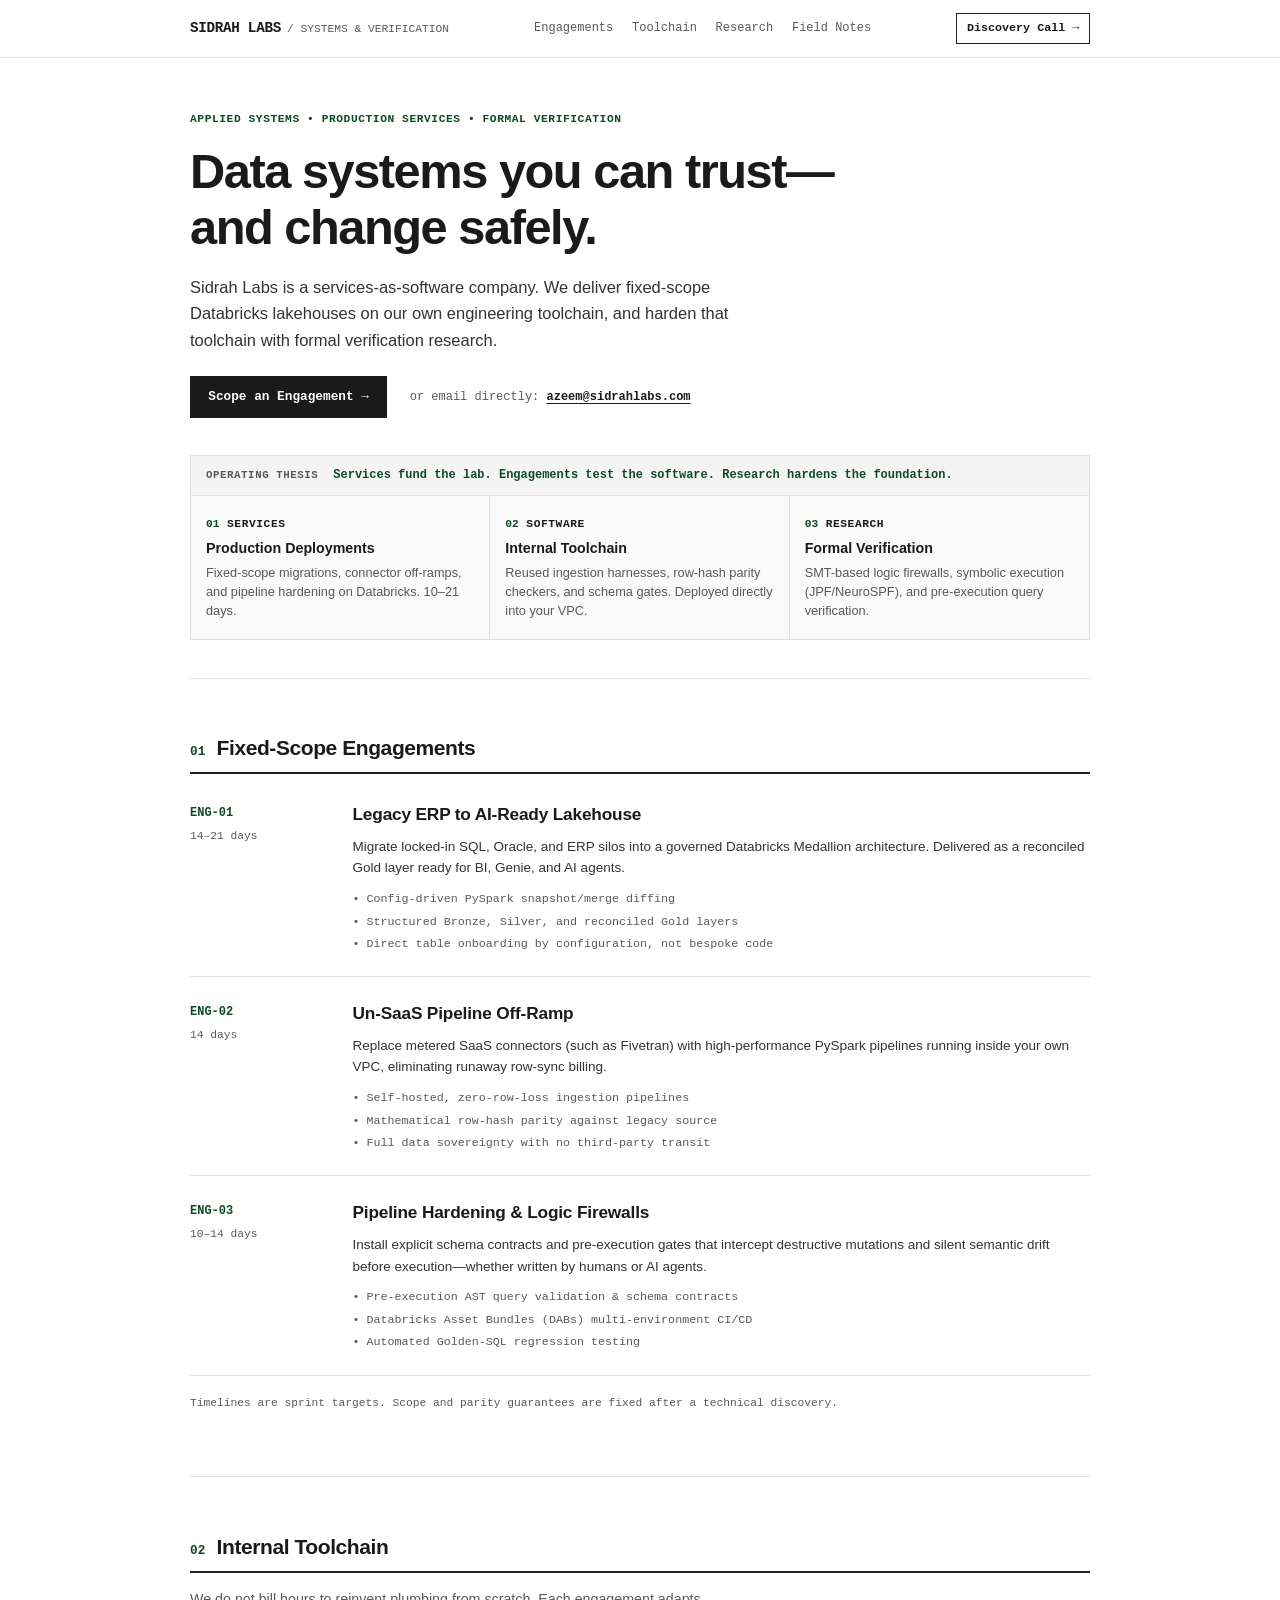
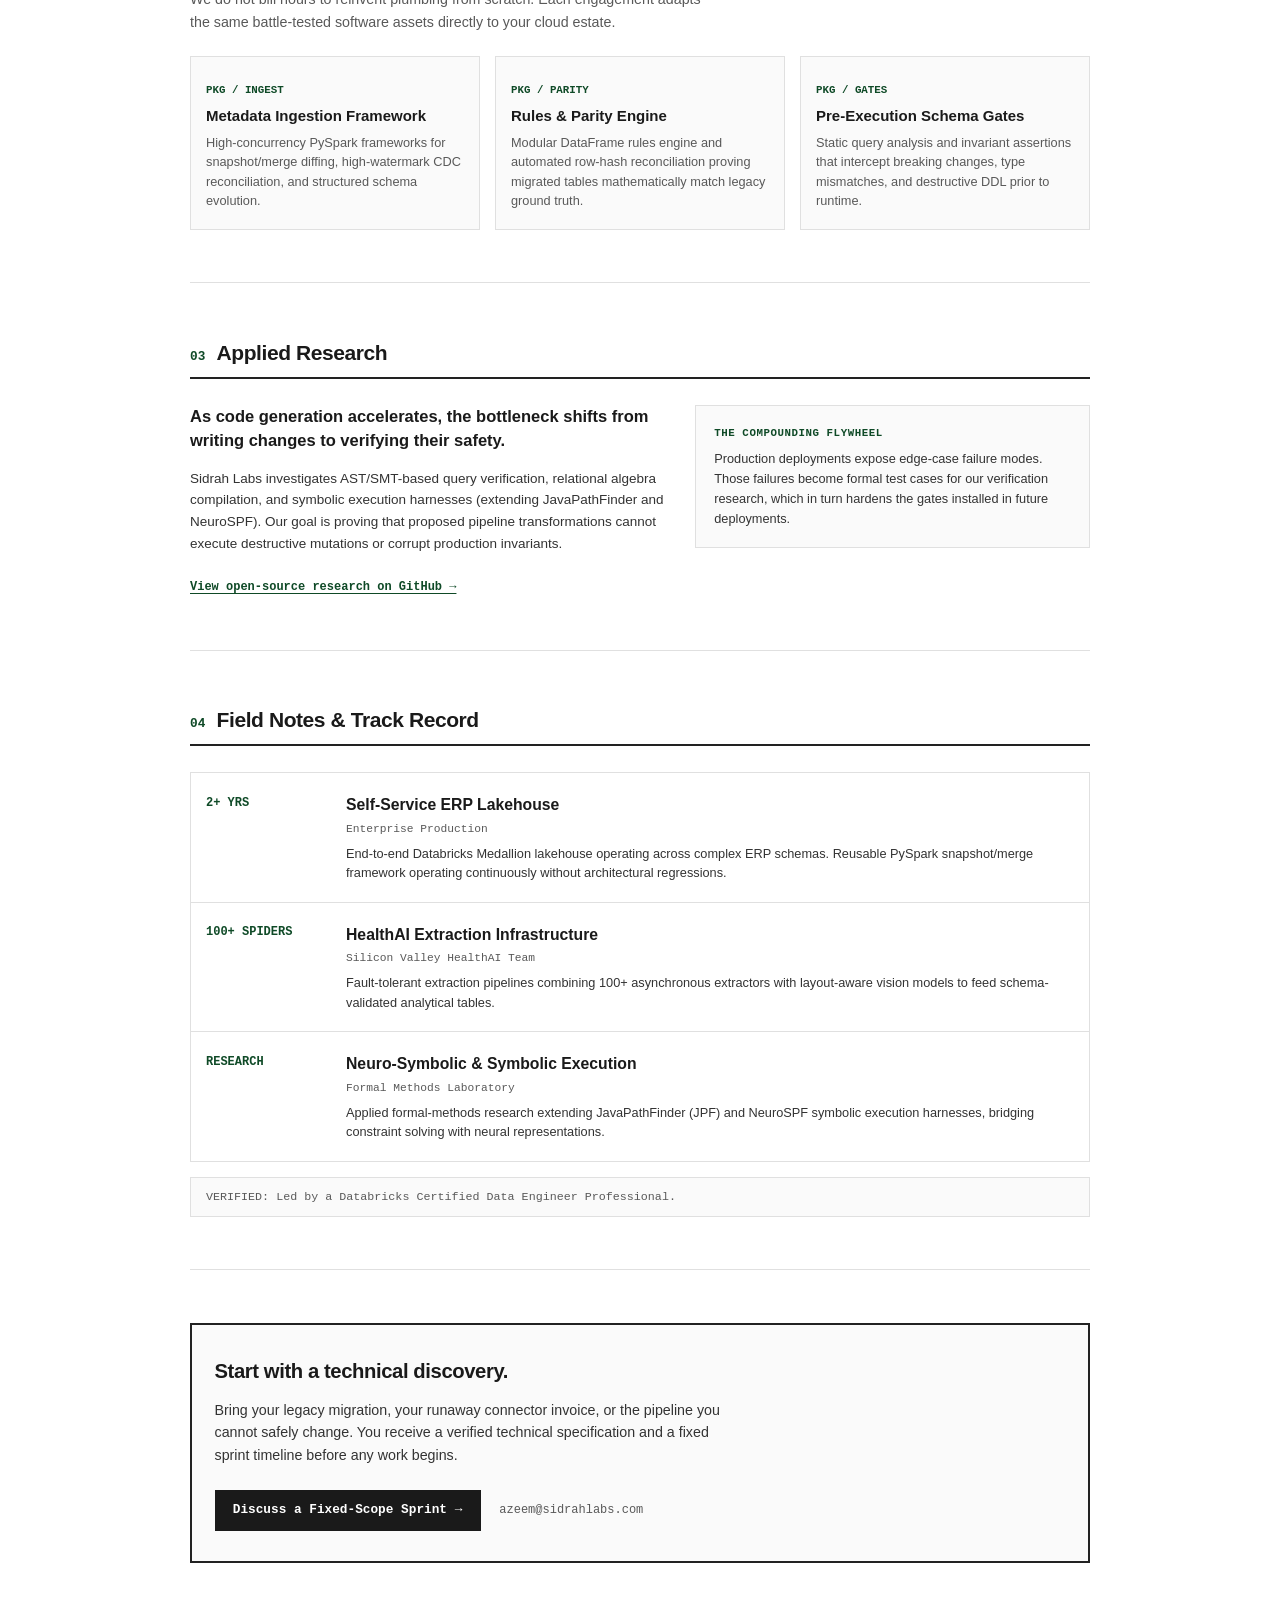
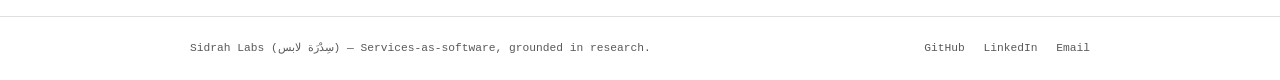
==== commit ba552d73: "New Design 0.1" ====
--- a/index.html
+++ b/index.html
@@ -3,423 +3,289 @@
   <head>
     <meta charset="UTF-8" />
     <meta name="viewport" content="width=device-width, initial-scale=1" />
-    <title>Sidrah Labs — Build Data Systems You Can Trust and Change Safely</title>
-    <meta name="description" content="Sidrah Labs (سِدْرَة لابس) engineers AI-ready lakehouses and Un-SaaS data migrations today, while forging formal verification infrastructure for tomorrow." />
-    <meta name="theme-color" content="#f4f1e8" />
-    <meta name="author" content="Sidrah Labs" />
+    <title>Sidrah Labs — Data systems you can trust and change safely</title>
+    <meta name="description" content="Sidrah Labs (سِدْرَة لابس) is a services-as-software lab. We deliver fixed-scope Databricks lakehouses on our own engineering toolchain, hardened by verification research." />
+    <meta name="theme-color" content="#ffffff" />
     <link rel="canonical" href="https://sidrahlabs.com/" />
 
-    <!-- Open Graph / Social Sharing -->
+    <!-- OpenGraph / Metadata -->
     <meta property="og:type" content="website" />
-    <meta property="og:title" content="Sidrah Labs — Build Data Systems You Can Trust and Change Safely" />
-    <meta property="og:description" content="Sidrah Labs (سِدْرَة لابس) engineers AI-ready lakehouses and Un-SaaS data migrations today, while forging formal verification infrastructure for tomorrow." />
+    <meta property="og:title" content="Sidrah Labs — Data systems you can trust and change safely" />
+    <meta property="og:description" content="Sidrah Labs (سِدْرَة لابس) is a services-as-software lab. We deliver fixed-scope Databricks lakehouses on our own engineering toolchain, hardened by verification research." />
     <meta property="og:url" content="https://sidrahlabs.com/" />
     <meta property="og:image" content="https://sidrahlabs.com/og-image.png" />
-    <meta property="og:site_name" content="Sidrah Labs" />
-
-    <!-- Twitter Cards -->
-    <meta name="twitter:card" content="summary_large_image" />
-    <meta name="twitter:title" content="Sidrah Labs — Build Data Systems You Can Trust and Change Safely" />
-    <meta name="twitter:description" content="Sidrah Labs (سِدْرَة لابس) engineers AI-ready lakehouses and Un-SaaS data migrations today, while forging formal verification infrastructure for tomorrow." />
-    <meta name="twitter:image" content="https://sidrahlabs.com/og-image.png" />
-
-    <!-- Favicon: Clean SVG Mark -->
+    <meta name="twitter:card" content="summary" />
+
+    <!-- Minimal SVG Monogram Favicon -->
     <link
       rel="icon"
       type="image/svg+xml"
-      href="data:image/svg+xml,%3Csvg xmlns='http://www.w3.org/2000/svg' viewBox='0 0 32 32'%3E%3Crect width='32' height='32' rx='6' fill='%23171916'/%3E%3Ctext x='16' y='21' fill='%23f5f4ef' font-family='monospace' font-size='15' font-weight='700' text-anchor='middle'%3ES%3Ctspan fill='%23315d47'%3E/%3E%3C/tspan%3EL%3C/text%3E%3C/svg%3E"
+      href="data:image/svg+xml,%3Csvg xmlns='http://www.w3.org/2000/svg' viewBox='0 0 32 32'%3E%3Crect width='32' height='32' fill='%23111111'/%3E%3Ctext x='16' y='21' fill='%23ffffff' font-family='monospace' font-size='14' font-weight='bold' text-anchor='middle'%3ES/L%3C/text%3E%3C/svg%3E"
     />
 
-    <!-- Fonts -->
-    <link rel="preconnect" href="https://fonts.googleapis.com" />
-    <link rel="preconnect" href="https://fonts.gstatic.com" crossorigin />
-    <link
-      href="https://fonts.googleapis.com/css2?family=DM+Mono:wght@400;500&family=Space+Grotesk:wght@400;500;600;700&display=swap"
-      rel="stylesheet"
-    />
-
-    <!-- Stylesheet -->
     <link rel="stylesheet" href="/styles.css" />
 
-    <!-- Structured Data (JSON-LD) -->
+    <!-- Schema.org JSON-LD -->
     <script type="application/ld+json">
       {
         "@context": "https://schema.org",
         "@type": "ProfessionalService",
         "name": "Sidrah Labs",
         "url": "https://sidrahlabs.com/",
-        "logo": "https://sidrahlabs.com/og-image.png",
-        "description": "Sidrah Labs (سِدْرَة لابس) engineers AI-ready lakehouses and Un-SaaS data migrations today, while forging formal verification infrastructure for tomorrow.",
-        "founder": {
-          "@type": "Person",
-          "name": "Muhammad Azeem",
-          "email": "azeem@sidrahlabs.com"
-        },
+        "description": "Sidrah Labs (\u0633\u0650\u062f\u0652\u0631\u064e\u0629 \u0644\u0627\u0628\u0633) is a services-as-software lab. We deliver fixed-scope Databricks lakehouses on our own engineering toolchain, hardened by verification research.",
+        "email": "azeem@sidrahlabs.com",
         "sameAs": [
           "https://github.com/sidrah-labs",
           "https://www.linkedin.com/company/sidrah-labs"
-        ],
-        "knowsAbout": [
-          "Databricks Lakehouse",
-          "Databricks Asset Bundles (DABs)",
-          "Data Infrastructure",
-          "Deterministic Data Pipelines",
-          "Formal Verification",
-          "Schema Contracts"
         ]
       }
     </script>
   </head>
   <body>
-    <a class="skip-link" href="#main">Skip to content</a>
-
-    <div class="page-frame">
-      <header class="site-header">
-        <nav class="wrap nav" aria-label="Main navigation">
-          <a class="wordmark" href="#top" aria-label="Sidrah Labs home">
-            SIDRAH<span class="wordmark-mark" aria-hidden="true"> / </span>LABS
-          </a>
-          <div class="nav-links">
-            <a href="#deployments">Deployments</a>
-            <a href="#architecture">Architecture</a>
-            <a href="#method">Method</a>
-            <a href="#proof">Proof</a>
-            <a href="#research">R&D</a>
-          </div>
-          <a class="nav-contact" href="mailto:azeem@sidrahlabs.com?subject=Data%20Systems%20%26%20AI-Readiness%20Engagement">
-            Start a conversation <span aria-hidden="true">↗</span>
-          </a>
+    <a class="skip" href="#main">Skip to main content</a>
+
+    <header class="masthead">
+      <div class="wrap masthead-inner">
+        <a class="brand" href="/" aria-label="Sidrah Labs homepage">
+          <span class="brand-name">SIDRAH LABS</span>
+          <span class="brand-sub">/ SYSTEMS &amp; VERIFICATION</span>
+        </a>
+        <nav class="nav" aria-label="Site navigation">
+          <a href="#engagements">Engagements</a>
+          <a href="#toolchain">Toolchain</a>
+          <a href="#research">Research</a>
+          <a href="#field-notes">Field Notes</a>
         </nav>
-      </header>
-
-      <main id="main">
-        <!-- Hero Section -->
-        <section id="top" class="wrap hero" aria-labelledby="hero-title">
-          <div class="hero-meta">
-            <p class="eyebrow"><span class="status-dot" aria-hidden="true"></span> Data infrastructure & verification lab</p>
-            <p class="mono meta-index">INDEPENDENT / DATABRICKS CERTIFIED PRO / PRODUCTION-HARDENED</p>
-          </div>
-          <h1 id="hero-title">
-            Build data systems you can <span>trust</span>—and change safely.
-          </h1>
-          <div class="hero-bottom">
-            <p class="hero-copy">
-              Enterprises are bleeding money on rented pipelines, and their AI pilots are stalling because the underlying legacy data is a fragile mess. We re-architect hostile databases into AI-ready Databricks lakehouses today—while building the deterministic logic firewalls required to safely run AI-paced engineering tomorrow.
-
-            </p>
-            <div class="hero-cta">
-              <a class="button button-dark" href="mailto:azeem@sidrahlabs.com?subject=Production%20Lakehouse%20Scoping">
-                Scope a production deployment <span aria-hidden="true">↗</span>
-              </a>
-              <div class="cta-direct">
-                <span class="mono cta-email-label">DIRECT CONTACT:</span>
-                <button
-                  type="button"
-                  class="cta-copy-btn mono"
-                  data-email="azeem@sidrahlabs.com"
-                  aria-label="Copy direct email address to clipboard"
-                >
-                  <span class="cta-email-text">azeem@sidrahlabs.com</span>
-                  <span class="copy-badge" aria-hidden="true">COPY ⎘</span>
-                </button>
+        <a class="btn-discovery" href="mailto:azeem@sidrahlabs.com?subject=Technical%20discovery">Discovery Call &rarr;</a>
+      </div>
+    </header>
+
+    <main id="main">
+      <!-- Hero Section -->
+      <section class="wrap hero-section" aria-labelledby="hero-heading">
+        <div class="hero-kicker">APPLIED SYSTEMS &bull; PRODUCTION SERVICES &bull; FORMAL VERIFICATION</div>
+        <h1 id="hero-heading" class="hero-title">Data systems you can trust—and change safely.</h1>
+        <p class="hero-lead">Sidrah Labs is a services-as-software company. We deliver fixed-scope Databricks lakehouses on our own engineering toolchain, and harden that toolchain with formal verification research.
+</p>
+        
+        <div class="hero-action-bar">
+          <a class="btn-primary" href="mailto:azeem@sidrahlabs.com?subject=Technical%20discovery">Scope an Engagement &rarr;</a>
+          <span class="direct-contact">or email directly: <a href="mailto:azeem@sidrahlabs.com">azeem@sidrahlabs.com</a></span>
+        </div>
+
+        <!-- The Thesis Model (Services -> Software -> Research) -->
+        <div class="thesis-matrix" role="region" aria-label="Operating Model">
+          <div class="matrix-banner">
+            <span class="mono-label">OPERATING THESIS</span>
+            <span class="matrix-summary">Services fund the lab. Engagements test the software. Research hardens the foundation.</span>
+          </div>
+          <div class="matrix-grid">
+            <div class="matrix-col">
+              <div class="col-head">
+                <span class="col-id">01</span>
+                <span class="col-name">Services</span>
               </div>
-              <p class="mono cta-note">FIXED SCOPE. AI-READY LAKEHOUSES. DETERMINISTIC VERIFICATION.</p>
-            </div>
-          </div>
-          <div class="hero-stamp" aria-hidden="true">
-            <span>LEGACY DATA</span>
-            <span>→</span>
-            <span>CONTRACTS & PARITY</span>
-            <span>→</span>
-            <span>VERIFIED LAKEHOUSE</span>
-            <span>→</span>
-            <span>AI ACTIVATION</span>
-          </div>
-        </section>
-
-        <!-- Deployments Section -->
-        <section id="deployments" class="section section-ink" aria-labelledby="deployments-title">
-          <div class="wrap section-wrap">
-            <div class="section-top">
-              <div>
-                <p class="eyebrow eyebrow-light"><span>01</span> / Fixed-scope deployments</p>
-                <h2 id="deployments-title">Targeted deployments<span class="accent-mark">.</span></h2>
+              <h3 class="col-role">Production Deployments</h3>
+              <p class="col-desc">Fixed-scope migrations, connector off-ramps, and pipeline hardening on Databricks. 10–21 days.</p>
+            </div>
+            <div class="matrix-col">
+              <div class="col-head">
+                <span class="col-id">02</span>
+                <span class="col-name">Software</span>
               </div>
-              <p class="section-intro">
-                Specific business outcomes, defined timelines, and high-margin engineering powered by our internal software harnesses. No open-ended hourly billing or staff-augmentation fluff.
-
-              </p>
-            </div>
-            <div class="offer-grid">
-              <article class="offer-card">
-                <div class="offer-card-top">
-                  <span class="mono offer-number">A / AI-READINESS</span>
-                  <span class="duration mono">14–21 days</span>
-                </div>
-                <h3>Legacy ERP to AI-Ready Lakehouse</h3>
-                <p>95% of AI pilots fail because they are plugged into undocumented, hostile legacy databases. We migrate locked-in SQL/Oracle/ERP silos into a governed Databricks Medallion architecture—delivering a clean, verified Gold layer ready for BI and AI agents.
+              <h3 class="col-role">Internal Toolchain</h3>
+              <p class="col-desc">Reused ingestion harnesses, row-hash parity checkers, and schema gates. Deployed directly into your VPC.</p>
+            </div>
+            <div class="matrix-col">
+              <div class="col-head">
+                <span class="col-id">03</span>
+                <span class="col-name">Research</span>
+              </div>
+              <h3 class="col-role">Formal Verification</h3>
+              <p class="col-desc">SMT-based logic firewalls, symbolic execution (JPF/NeuroSPF), and pre-execution query verification.</p>
+            </div>
+          </div>
+        </div>
+      </section>
+
+      <!-- Section 01: Engagements -->
+      <section id="engagements" class="wrap content-section" aria-labelledby="engagements-heading">
+        <div class="section-title-bar">
+          <span class="sec-num">01</span>
+          <h2 id="engagements-heading">Fixed-Scope Engagements</h2>
+        </div>
+
+        <div class="engagements-list">
+          <article class="eng-row">
+            <div class="eng-meta">
+              <span class="eng-code">ENG-01</span>
+              <span class="eng-dur">14–21 days</span>
+            </div>
+            <div class="eng-main">
+              <h3 class="eng-title">Legacy ERP to AI-Ready Lakehouse</h3>
+              <p class="eng-desc">Migrate locked-in SQL, Oracle, and ERP silos into a governed Databricks Medallion architecture. Delivered as a reconciled Gold layer ready for BI, Genie, and AI agents.</p>
+              <ul class="eng-deliverables">
+                <li>&bull; Config-driven PySpark snapshot/merge diffing</li>
+                <li>&bull; Structured Bronze, Silver, and reconciled Gold layers</li>
+                <li>&bull; Direct table onboarding by configuration, not bespoke code</li>
+              </ul>
+            </div>
+          </article>
+          <article class="eng-row">
+            <div class="eng-meta">
+              <span class="eng-code">ENG-02</span>
+              <span class="eng-dur">14 days</span>
+            </div>
+            <div class="eng-main">
+              <h3 class="eng-title">Un-SaaS Pipeline Off-Ramp</h3>
+              <p class="eng-desc">Replace metered SaaS connectors (such as Fivetran) with high-performance PySpark pipelines running inside your own VPC, eliminating runaway row-sync billing.</p>
+              <ul class="eng-deliverables">
+                <li>&bull; Self-hosted, zero-row-loss ingestion pipelines</li>
+                <li>&bull; Mathematical row-hash parity against legacy source</li>
+                <li>&bull; Full data sovereignty with no third-party transit</li>
+              </ul>
+            </div>
+          </article>
+          <article class="eng-row">
+            <div class="eng-meta">
+              <span class="eng-code">ENG-03</span>
+              <span class="eng-dur">10–14 days</span>
+            </div>
+            <div class="eng-main">
+              <h3 class="eng-title">Pipeline Hardening & Logic Firewalls</h3>
+              <p class="eng-desc">Install explicit schema contracts and pre-execution gates that intercept destructive mutations and silent semantic drift before execution—whether written by humans or AI agents.</p>
+              <ul class="eng-deliverables">
+                <li>&bull; Pre-execution AST query validation & schema contracts</li>
+                <li>&bull; Databricks Asset Bundles (DABs) multi-environment CI/CD</li>
+                <li>&bull; Automated Golden-SQL regression testing</li>
+              </ul>
+            </div>
+          </article>
+        </div>
+        <p class="section-footnote">Timelines are sprint targets. Scope and parity guarantees are fixed after a technical discovery.</p>
+      </section>
+
+      <!-- Section 02: Toolchain -->
+      <section id="toolchain" class="wrap content-section" aria-labelledby="toolchain-heading">
+        <div class="section-title-bar">
+          <span class="sec-num">02</span>
+          <h2 id="toolchain-heading">Internal Toolchain</h2>
+        </div>
+        <p class="section-subtext">We do not bill hours to reinvent plumbing from scratch. Each engagement adapts the same battle-tested software assets directly to your cloud estate.</p>
+
+        <div class="toolchain-grid">
+          <div class="tool-card">
+            <span class="tool-tag">PKG / INGEST</span>
+            <h3 class="tool-title">Metadata Ingestion Framework</h3>
+            <p class="tool-desc">High-concurrency PySpark frameworks for snapshot/merge diffing, high-watermark CDC reconciliation, and structured schema evolution.</p>
+          </div>
+          <div class="tool-card">
+            <span class="tool-tag">PKG / PARITY</span>
+            <h3 class="tool-title">Rules & Parity Engine</h3>
+            <p class="tool-desc">Modular DataFrame rules engine and automated row-hash reconciliation proving migrated tables mathematically match legacy ground truth.</p>
+          </div>
+          <div class="tool-card">
+            <span class="tool-tag">PKG / GATES</span>
+            <h3 class="tool-title">Pre-Execution Schema Gates</h3>
+            <p class="tool-desc">Static query analysis and invariant assertions that intercept breaking changes, type mismatches, and destructive DDL prior to runtime.</p>
+          </div>
+        </div>
+      </section>
+
+      <!-- Section 03: Research -->
+      <section id="research" class="wrap content-section" aria-labelledby="research-heading">
+        <div class="section-title-bar">
+          <span class="sec-num">03</span>
+          <h2 id="research-heading">Applied Research</h2>
+        </div>
+
+        <div class="research-layout">
+          <div class="research-left">
+            <p class="research-premise">As code generation accelerates, the bottleneck shifts from writing changes to verifying their safety.</p>
+            <p class="research-body">Sidrah Labs investigates AST/SMT-based query verification, relational algebra compilation, and symbolic execution harnesses (extending JavaPathFinder and NeuroSPF). Our goal is proving that proposed pipeline transformations cannot execute destructive mutations or corrupt production invariants.
 </p>
-                <p class="offer-result">
-                  <span>CORE FOCUS</span> Legacy ERP extraction · Unstructured-to-Delta · AI-ready Gold layer
-                </p>
-              </article>
-              <article class="offer-card">
-                <div class="offer-card-top">
-                  <span class="mono offer-number">B / UNSAAS</span>
-                  <span class="duration mono">14 days</span>
-                </div>
-                <h3>The 'Un-SaaS' Migration (Cost Off-Ramp)</h3>
-                <p>Stop paying rent on your data. We rip out expensive, metered SaaS connectors (like Fivetran) and replace them with owned, high-performance PySpark pipelines running directly inside your VPC. Slash your monthly data pipeline bills by up to 80% while retaining mathematical source parity.
-</p>
-                <p class="offer-result">
-                  <span>CORE FOCUS</span> UnSaaS ingestion · Eliminate MAR billing · DBU cost reduction
-                </p>
-              </article>
-              <article class="offer-card">
-                <div class="offer-card-top">
-                  <span class="mono offer-number">C / HARDENING</span>
-                  <span class="duration mono">10–14 days</span>
-                </div>
-                <h3>Pipeline Hardening & Logic Firewalls</h3>
-                <p>When junior engineers or AI coding agents ship pipeline edits at machine speed, syntax checks pass while silent semantic errors corrupt production. We install explicit schema contracts and deterministic pre-execution gates that physically block destructive SQL before it executes.
-</p>
-                <p class="offer-result">
-                  <span>CORE FOCUS</span> Schema contracts · Logic firewalls · Golden-SQL evaluation
-                </p>
-              </article>
-            </div>
-            <p class="scope-note mono">TIMELINES ARE SPRINT TARGETS; EXACT SCOPE AND PARITY GUARANTEES ARE LOCKED AFTER TECHNICAL DISCOVERY.</p>
-          </div>
-        </section>
-
-        <!-- System Architecture Pattern Section -->
-        <section id="architecture" class="section section-paper" aria-labelledby="arch-title">
-          <div class="wrap section-wrap">
-            <div class="section-top">
-              <div>
-                <p class="eyebrow"><span>02</span> / System topology</p>
-                <h2 id="arch-title">The high-assurance pattern<span class="accent-mark">.</span></h2>
-              </div>
-              <p class="section-intro">
-                Every deployment installs an explicit, deterministic flow. Hostile sources are normalized, mathematically reconciled for parity, and gated by strict contracts before mutating production state or feeding AI agents.
-
-              </p>
-            </div>
-            <div class="arch-schematic" role="region" aria-label="System topology diagram">
-              <div class="arch-grid">
-                <div class="arch-card">
-                  <div class="arch-card-header">
-                    <span class="mono arch-step-id">01</span>
-                    <span class="mono arch-tag">EXTRACT</span>
-                  </div>
-                  <h3 class="arch-card-title">Hostile Sources</h3>
-                  <p class="arch-card-desc">Legacy ERPs, SaaS APIs, CDC-locked DBs, messy PDFs</p>
-                </div>
-                <div class="arch-connector" aria-hidden="true">
-                  <span>→</span>
-                </div>
-                <div class="arch-card">
-                  <div class="arch-card-header">
-                    <span class="mono arch-step-id">02</span>
-                    <span class="mono arch-tag">NORMALIZE</span>
-                  </div>
-                  <h3 class="arch-card-title">Metadata & Rules Engine</h3>
-                  <p class="arch-card-desc">Config-driven PySpark/dlt ingestion, deterministic DataFrame rules</p>
-                </div>
-                <div class="arch-connector" aria-hidden="true">
-                  <span>→</span>
-                </div>
-                <div class="arch-card">
-                  <div class="arch-card-header">
-                    <span class="mono arch-step-id">03</span>
-                    <span class="mono arch-tag">VERIFY</span>
-                  </div>
-                  <h3 class="arch-card-title">Pre-Execution Gates</h3>
-                  <p class="arch-card-desc">Explicit schema contracts, AST query checks, row-hash parity</p>
-                </div>
-                <div class="arch-connector" aria-hidden="true">
-                  <span>→</span>
-                </div>
-                <div class="arch-card">
-                  <div class="arch-card-header">
-                    <span class="mono arch-step-id">04</span>
-                    <span class="mono arch-tag">ACTIVATE</span>
-                  </div>
-                  <h3 class="arch-card-title">AI-Ready Gold Layer</h3>
-                  <p class="arch-card-desc">Governed Delta tables powering BI, Genie, and MCP agents</p>
-                </div>
-              </div>
-            </div>
-          </div>
-        </section>
-
-        <!-- Method Section -->
-        <section id="method" class="section section-ink" aria-labelledby="method-title">
-          <div class="wrap section-wrap">
-            <div class="section-top method-heading">
-              <div>
-                <p class="eyebrow"><span>03</span> / Delivery engine</p>
-                <h2 id="method-title">Services, engineered as software<span class="accent-mark">.</span></h2>
-              </div>
-              <p class="section-intro">
-                We don't start from a blank repository or bill hours to reinvent standard plumbing. Each sprint deploys our proprietary internal software accelerators directly into your cloud VPC—compounding our delivery speed and your pipeline reliability.
-
-              </p>
-            </div>
-            <div class="method-grid">
-              <article class="method-item">
-                <span class="mono method-index">01</span>
-                <h3>Metadata-driven ingestion & UnSaaS kit</h3>
-                <p>Battle-tested PySpark frameworks for hostile ERP snapshot/merge diffing, high-concurrency API extraction, and zero-row-loss CDC reconciliation.</p>
-              </article>
-              <article class="method-item">
-                <span class="mono method-index">02</span>
-                <h3>Deterministic DataFrame rules & parity engine</h3>
-                <p>Modular business-logic harnesses and automated row-hash parity checkers that prove migrated tables mathematically match legacy financial ground truth.</p>
-              </article>
-              <article class="method-item">
-                <span class="mono method-index">03</span>
-                <h3>Pre-execution schema & logic gates</h3>
-                <p>Static query analysis, explicit contracts, and evaluation tools that intercept destructive SQL mutations and metric drift before execution.</p>
-              </article>
-            </div>
-            <div class="method-footer mono">
-              <span>PROPRIETARY INTERNAL ACCELERATORS</span>
-              <span>DEPLOYED INSIDE YOUR CLOUD VPC ↗</span>
-            </div>
-          </div>
-        </section>
-
-        <!-- Production Proof Section -->
-        <section id="proof" class="section section-proof" aria-labelledby="proof-title">
-          <div class="wrap section-wrap">
-            <div class="proof-heading">
-              <p class="eyebrow"><span>04</span> / Field evidence</p>
-              <h2 id="proof-title">Built to run. Built to last<span class="accent-mark">.</span></h2>
-            </div>
-            <div class="terminal" aria-label="Production systems and experience">
-              <div class="terminal-bar">
-                <div class="terminal-lights" aria-hidden="true"><i></i><i></i><i></i></div>
-                <p class="mono">FIELD_NOTES / PRODUCTION_SYSTEMS_&_RESEARCH</p>
-                <span class="mono terminal-live"><span class="status-dot" aria-hidden="true"></span> VERIFIED TRACK RECORD</span>
-              </div>
-              <div class="terminal-body">
-                <div class="terminal-entry">
-                  <span class="mono terminal-index">01</span>
-                  <div>
-                    <h3>Zero-downtime ERP Lakehouse & metadata ingestion</h3>
-                    <p>Architected and operated an end-to-end Databricks Medallion lakehouse across complex ERP schemas. Engineered a config-driven PySpark snapshot/merge framework (onboarding new tables via config inserts) and automated multi-environment promotion—running in production for 2+ years.</p>
-                  </div>
-                  <span class="mono terminal-tag">2+ YEARS PRODUCTION</span>
-                </div>
-                <div class="terminal-entry">
-                  <span class="mono terminal-index">02</span>
-                  <div>
-                    <h3>High-concurrency unstructured & HealthAI extraction</h3>
-                    <p>Engineered fault-tolerant extraction infrastructure for a Silicon Valley medical AI team—combining 100+ asynchronous spiders with layout-aware PDF/vision models to turn messy documents into schema-validated analytical tables.</p>
-                  </div>
-                  <span class="mono terminal-tag">100+ EXTRACTORS / VISION</span>
-                </div>
-                <div class="terminal-entry">
-                  <span class="mono terminal-index">03</span>
-                  <div>
-                    <h3>Symbolic execution & neuro-symbolic verification</h3>
-                    <p>Founded by a Databricks Certified Data Engineer Pro with applied formal-methods research extending JavaPathFinder (JPF) and NeuroSPF symbolic execution harnesses—bridging classical constraint solving with neural/LLM representations.</p>
-                  </div>
-                  <span class="mono terminal-tag">JPF / NEURO-SYMBOLIC R&D</span>
-                </div>
-              </div>
-              <div class="terminal-foot mono">
-                <span>DATABRICKS CERTIFIED PRO</span>
-                <span>DETERMINISTIC PARITY</span>
-                <span>ZERO SILENT CORRUPTION</span>
-              </div>
-            </div>
-          </div>
-        </section>
-
-        <!-- Research Section -->
-        <section id="research" class="section section-research" aria-labelledby="research-title">
-          <div class="wrap research-layout">
-            <div>
-              <p class="eyebrow eyebrow-light"><span>05</span> / The Lab (Applied R&D)</p>
-              <h2 id="research-title">
-                Verification at the speed<br />of AI generation<span class="research-period">.</span>
-              </h2>
-            </div>
-            <div class="research-content">
-              <p class="research-lead">
-                As automated tools generate software and pipeline logic 240% faster, the enterprise bottleneck shifts from code creation to code trust. Without machine-checked verification, AI-paced engineering carries a poison pill: catastrophic, silent bugs in production.
-
-              </p>
-              <p>
-                To capture the real economic velocity of AI, verification must run as fast as generation. Sidrah Labs is developing reusable formal verification infrastructure and neuro-symbolic logic firewalls. By combining relational-algebra compilers with SMT solvers (Z3) and incremental diff engines, we aim to mathematically prove that AI-generated code patches and SQL queries preserve strict business invariants before they ever execute.
-
-              </p>
-              <p class="research-boundary mono">THE COMPOUNDING FLYWHEEL: Every enterprise migration we execute exposes real-world failure modes that harden our internal verification harnesses—funding our independence today while forging the standalone verification infrastructure of tomorrow.
-</p>
-              <a
-                class="research-link"
-                href="https://github.com/sidrah-labs"
-                target="_blank"
-                rel="noopener noreferrer"
-              >
-                Explore our verification research on GitHub <span aria-hidden="true">↗</span>
-              </a>
-            </div>
-          </div>
-        </section>
-      </main>
-
-      <footer id="contact" class="wrap footer">
-        <a class="wordmark footer-wordmark" href="#top">
-          SIDRAH<span class="wordmark-mark" aria-hidden="true">/</span>LABS
-        </a>
-        <p class="mono footer-note">BUILD DATA SYSTEMS YOU CAN TRUST—AND CHANGE SAFELY.</p>
-        <nav class="footer-links" aria-label="Footer navigation">
+            <a class="research-link" href="https://github.com/sidrah-labs" target="_blank" rel="noopener noreferrer">
+              View open-source research on GitHub &rarr;
+            </a>
+          </div>
+          <div class="research-right">
+            <div class="flywheel-box">
+              <span class="flywheel-header">THE COMPOUNDING FLYWHEEL</span>
+              <p class="flywheel-text">Production deployments expose edge-case failure modes. Those failures become formal test cases for our verification research, which in turn hardens the gates installed in future deployments.</p>
+            </div>
+          </div>
+        </div>
+      </section>
+
+      <!-- Section 04: Field Notes -->
+      <section id="field-notes" class="wrap content-section" aria-labelledby="notes-heading">
+        <div class="section-title-bar">
+          <span class="sec-num">04</span>
+          <h2 id="notes-heading">Field Notes & Track Record</h2>
+        </div>
+
+        <div class="notes-table">
+          <div class="note-row">
+            <div class="note-metric">2+ YRS</div>
+            <div class="note-info">
+              <h3 class="note-title">Self-Service ERP Lakehouse</h3>
+              <span class="note-client">Enterprise Production</span>
+              <p class="note-summary">End-to-end Databricks Medallion lakehouse operating across complex ERP schemas. Reusable PySpark snapshot/merge framework operating continuously without architectural regressions.</p>
+            </div>
+          </div>
+          <div class="note-row">
+            <div class="note-metric">100+ SPIDERS</div>
+            <div class="note-info">
+              <h3 class="note-title">HealthAI Extraction Infrastructure</h3>
+              <span class="note-client">Silicon Valley HealthAI Team</span>
+              <p class="note-summary">Fault-tolerant extraction pipelines combining 100+ asynchronous extractors with layout-aware vision models to feed schema-validated analytical tables.</p>
+            </div>
+          </div>
+          <div class="note-row">
+            <div class="note-metric">RESEARCH</div>
+            <div class="note-info">
+              <h3 class="note-title">Neuro-Symbolic & Symbolic Execution</h3>
+              <span class="note-client">Formal Methods Laboratory</span>
+              <p class="note-summary">Applied formal-methods research extending JavaPathFinder (JPF) and NeuroSPF symbolic execution harnesses, bridging constraint solving with neural representations.</p>
+            </div>
+          </div>
+        </div>
+        <div class="credential-bar">
+          <span>VERIFIED: Led by a Databricks Certified Data Engineer Professional.</span>
+        </div>
+      </section>
+
+      <!-- Closing Callout -->
+      <section class="wrap closing-section">
+        <div class="closing-card">
+          <h2>Start with a technical discovery.</h2>
+          <p>Bring your legacy migration, your runaway connector invoice, or the pipeline you cannot safely change. You receive a verified technical specification and a fixed sprint timeline before any work begins.</p>
+          <div class="closing-actions">
+            <a class="btn-primary" href="mailto:azeem@sidrahlabs.com?subject=Technical%20discovery">Discuss a Fixed-Scope Sprint &rarr;</a>
+            <span class="closing-email">azeem@sidrahlabs.com</span>
+          </div>
+        </div>
+      </section>
+    </main>
+
+    <!-- Minimalist Technical Footer -->
+    <footer class="footer">
+      <div class="wrap footer-inner">
+        <div class="footer-left">
+          <span>Sidrah Labs (سِدْرَة لابس) — Services-as-software, grounded in research.</span>
+        </div>
+        <div class="footer-links">
           <a href="https://github.com/sidrah-labs" target="_blank" rel="noopener noreferrer">
-            GitHub ↗
+            GitHub
           </a>
           <a href="https://www.linkedin.com/company/sidrah-labs" target="_blank" rel="noopener noreferrer">
-            LinkedIn ↗
+            LinkedIn
           </a>
           <a href="mailto:azeem@sidrahlabs.com" >
-            Email ↗
+            Email
           </a>
-        </nav>
-        <a class="mono back-top" href="#top">BACK TO TOP ↑</a>
-      </footer>
-    </div>
-
-    <!-- Minimal clipboard enhancement -->
-    <script>
-      (function() {
-        var copyBtn = document.querySelector('.cta-copy-btn');
-        if (!copyBtn) return;
-        copyBtn.addEventListener('click', function() {
-          var email = this.getAttribute('data-email');
-          if (!email) return;
-          var badge = this.querySelector('.copy-badge');
-          var originalText = badge.textContent;
-
-          function showSuccess() {
-            badge.textContent = 'COPIED ✓';
-            badge.classList.add('copied');
-            setTimeout(function() {
-              badge.textContent = originalText;
-              badge.classList.remove('copied');
-            }, 2200);
-          }
-
-          if (navigator.clipboard && navigator.clipboard.writeText) {
-            navigator.clipboard.writeText(email).then(showSuccess).catch(function() {
-              window.location.href = 'mailto:' + email;
-            });
-          } else {
-            window.location.href = 'mailto:' + email;
-          }
-        });
-      })();
-    </script>
+        </div>
+      </div>
+    </footer>
   </body>
 </html>
--- a/styles.css
+++ b/styles.css
@@ -1,14 +1,23 @@
+/* ==========================================================================
+   Sidrah Labs — Minimal Technical Lab / Hacker Systems Aesthetic
+   Strict, sparse, high-density, system fonts, zero ornamentation.
+   Inspired by SQLite, Dan Luu, Recurse Center, and Jane Street Engineering.
+   ========================================================================== */
+
 :root {
-  color-scheme: light;
-  --paper: #f5f4ef;
-  --paper-alt: #eeede7;
-  --ink: #171916;
-  --muted: #65675f;
-  --accent: #315d47;
-  --accent-light: #dce5d8;
-  --line: #171916;
-  --mono: "DM Mono", "SFMono-Regular", Consolas, monospace;
-  --sans: "Space Grotesk", "Segoe UI", sans-serif;
+  --bg: #ffffff;
+  --surface: #fafafa;
+  --surface-alt: #f4f4f4;
+  --text: #1a1a1a;
+  --text-muted: #595959;
+  --border: #e0e0e0;
+  --border-dark: #222222;
+  --accent: #0f4a27;
+  
+  --font-system: -apple-system, BlinkMacSystemFont, "Segoe UI", Roboto, "Helvetica Neue", Arial, sans-serif;
+  --font-mono: ui-monospace, SFMono-Regular, "SF Mono", Menlo, Consolas, "Liberation Mono", monospace;
+  
+  --wrap-width: 900px;
 }
 
 *,
@@ -18,1051 +27,673 @@
 }
 
 html {
+  background: var(--bg);
+  color: var(--text);
+  font-family: var(--font-system);
+  font-size: 15px;
+  line-height: 1.6;
   scroll-behavior: smooth;
-  scroll-padding-top: 5rem;
-  background: var(--paper);
+  -webkit-text-size-adjust: 100%;
 }
 
 body {
   margin: 0;
-  background: var(--paper);
-  color: var(--ink);
-  font-family: var(--sans);
+  padding: 0;
+  text-rendering: optimizeLegibility;
   -webkit-font-smoothing: antialiased;
-  text-rendering: optimizeLegibility;
-}
-
-::selection {
-  background: var(--accent-light);
-  color: var(--ink);
 }
 
 a {
-  color: inherit;
-}
-
-a:focus-visible {
+  color: var(--text);
+  text-decoration-thickness: 1px;
+  text-underline-offset: 3px;
+}
+
+a:hover {
+  color: var(--accent);
+}
+
+a:focus-visible,
+button:focus-visible {
   outline: 2px solid var(--accent);
-  outline-offset: 4px;
-}
-
-.page-frame {
-  min-height: 100vh;
-  background-image: linear-gradient(to right, rgba(23, 25, 22, 0.035) 1px, transparent 1px);
-  background-size: 4.5rem 100%;
+  outline-offset: 2px;
 }
 
 .wrap {
-  width: min(100% - 3rem, 74rem);
+  width: min(calc(100% - 2.5rem), var(--wrap-width));
   margin-inline: auto;
 }
 
-.mono,
-.eyebrow {
-  font-family: var(--mono);
-}
-
-.skip-link {
-  position: fixed;
-  z-index: 10;
-  top: 0.75rem;
-  left: 0.75rem;
-  padding: 0.75rem 1rem;
-  transform: translateY(-160%);
-  background: var(--ink);
-  color: white;
-  text-decoration: none;
-}
-
-.skip-link:focus {
-  transform: translateY(0);
-}
-
-.site-header {
-  border-bottom: 1px solid var(--line);
-}
-
-.nav {
-  display: flex;
-  min-height: 4.75rem;
+.skip {
+  position: absolute;
+  top: -9999px;
+  left: 1rem;
+  background: #000;
+  color: #fff;
+  padding: 0.5rem 1rem;
+  z-index: 1000;
+}
+
+.skip:focus {
+  top: 1rem;
+}
+
+/* ==========================================================================
+   Masthead Navigation
+   ========================================================================== */
+.masthead {
+  border-bottom: 1px solid var(--border);
+  background: var(--bg);
+  position: sticky;
+  top: 0;
+  z-index: 100;
+}
+
+.masthead-inner {
+  display: flex;
   align-items: center;
   justify-content: space-between;
+  padding-block: 0.85rem;
+  gap: 1rem;
+}
+
+.brand {
+  display: flex;
+  align-items: baseline;
+  gap: 0.4rem;
+  text-decoration: none;
+  font-family: var(--font-mono);
+}
+
+.brand-name {
+  font-weight: 700;
+  font-size: 0.95rem;
+  letter-spacing: -0.02em;
+}
+
+.brand-sub {
+  font-size: 0.75rem;
+  color: var(--text-muted);
+}
+
+.nav {
+  display: flex;
+  align-items: center;
+  gap: 1.25rem;
+  font-family: var(--font-mono);
+  font-size: 0.8rem;
+}
+
+.nav a {
+  text-decoration: none;
+  color: var(--text-muted);
+}
+
+.nav a:hover {
+  color: var(--text);
+  text-decoration: underline;
+}
+
+.btn-discovery {
+  font-family: var(--font-mono);
+  font-size: 0.78rem;
+  font-weight: 600;
+  padding: 0.35rem 0.65rem;
+  border: 1px solid var(--border-dark);
+  text-decoration: none;
+  white-space: nowrap;
+}
+
+.btn-discovery:hover {
+  background: var(--text);
+  color: #fff;
+}
+
+/* ==========================================================================
+   Hero Section
+   ========================================================================== */
+.hero-section {
+  padding-block: 3.5rem 2.5rem;
+  border-bottom: 1px solid var(--border);
+}
+
+.hero-kicker {
+  font-family: var(--font-mono);
+  font-size: 0.75rem;
+  font-weight: 600;
+  letter-spacing: 0.05em;
+  color: var(--accent);
+  margin-bottom: 1rem;
+}
+
+.hero-title {
+  font-size: clamp(2rem, 5vw, 3.25rem);
+  font-weight: 700;
+  line-height: 1.15;
+  letter-spacing: -0.03em;
+  margin: 0 0 1.25rem;
+  max-width: 25ch;
+}
+
+.hero-lead {
+  font-size: 1.1rem;
+  color: #333333;
+  margin: 0 0 1.5rem;
+  line-height: 1.6;
+  max-width: 65ch;
+}
+
+.hero-action-bar {
+  display: flex;
+  align-items: baseline;
+  flex-wrap: wrap;
+  gap: 1rem 1.5rem;
+  margin-bottom: 2.5rem;
+}
+
+.btn-primary {
+  display: inline-block;
+  padding: 0.65rem 1.15rem;
+  background: var(--text);
+  color: #fff;
+  border: 1px solid var(--text);
+  font-family: var(--font-mono);
+  font-size: 0.85rem;
+  font-weight: 600;
+  text-decoration: none;
+}
+
+.btn-primary:hover {
+  background: var(--accent);
+  border-color: var(--accent);
+}
+
+.direct-contact {
+  font-family: var(--font-mono);
+  font-size: 0.8rem;
+  color: var(--text-muted);
+}
+
+.direct-contact a {
+  color: var(--text);
+  font-weight: 600;
+}
+
+/* Operating Thesis Matrix */
+.thesis-matrix {
+  border: 1px solid var(--border);
+  background: var(--surface);
+}
+
+.matrix-banner {
+  display: flex;
+  align-items: baseline;
+  gap: 1rem;
+  padding: 0.65rem 1rem;
+  background: var(--surface-alt);
+  border-bottom: 1px solid var(--border);
+}
+
+.mono-label {
+  font-family: var(--font-mono);
+  font-size: 0.72rem;
+  font-weight: 700;
+  letter-spacing: 0.05em;
+  color: var(--text-muted);
+}
+
+.matrix-summary {
+  font-family: var(--font-mono);
+  font-size: 0.8rem;
+  font-weight: 600;
+  color: var(--accent);
+}
+
+.matrix-grid {
+  display: grid;
+  grid-template-columns: repeat(3, 1fr);
+  divide-x: 1px solid var(--border);
+}
+
+.matrix-col {
+  padding: 1.25rem 1rem;
+  border-right: 1px solid var(--border);
+}
+
+.matrix-col:last-child {
+  border-right: none;
+}
+
+.col-head {
+  display: flex;
+  align-items: center;
+  gap: 0.5rem;
+  font-family: var(--font-mono);
+  margin-bottom: 0.4rem;
+}
+
+.col-id {
+  font-size: 0.75rem;
+  color: var(--accent);
+  font-weight: 700;
+}
+
+.col-name {
+  font-size: 0.75rem;
+  font-weight: 700;
+  letter-spacing: 0.05em;
+  text-transform: uppercase;
+}
+
+.col-role {
+  margin: 0 0 0.4rem;
+  font-size: 0.95rem;
+  font-weight: 600;
+  line-height: 1.3;
+}
+
+.col-desc {
+  margin: 0;
+  font-size: 0.85rem;
+  color: var(--text-muted);
+  line-height: 1.5;
+}
+
+/* ==========================================================================
+   Section Headers & Common
+   ========================================================================== */
+.content-section {
+  padding-block: 3.5rem;
+  border-bottom: 1px solid var(--border);
+}
+
+.section-title-bar {
+  display: flex;
+  align-items: baseline;
+  gap: 0.75rem;
+  margin-bottom: 1.75rem;
+  border-bottom: 2px solid var(--border-dark);
+  padding-bottom: 0.5rem;
+}
+
+.sec-num {
+  font-family: var(--font-mono);
+  font-size: 0.85rem;
+  font-weight: 700;
+  color: var(--accent);
+}
+
+.section-title-bar h2 {
+  margin: 0;
+  font-size: 1.4rem;
+  font-weight: 700;
+  letter-spacing: -0.02em;
+}
+
+.section-subtext {
+  font-size: 0.95rem;
+  color: var(--text-muted);
+  margin: -0.75rem 0 1.5rem;
+  max-width: 65ch;
+}
+
+.section-footnote {
+  margin-top: 1.25rem;
+  font-family: var(--font-mono);
+  font-size: 0.75rem;
+  color: var(--text-muted);
+}
+
+/* ==========================================================================
+   Section 01: Engagements
+   ========================================================================== */
+.engagements-list {
+  display: flex;
+  flex-direction: column;
+}
+
+.eng-row {
+  display: grid;
+  grid-template-columns: 140px minmax(0, 1fr);
   gap: 1.5rem;
-}
-
-.wordmark {
-  flex: 0 0 auto;
-  font-size: 0.9375rem;
-  font-weight: 700;
-  letter-spacing: -0.05em;
-  text-decoration: none;
-}
-
-.wordmark-mark {
-  color: var(--accent);
-}
-
-.nav-links,
-.footer-links {
-  display: flex;
+  padding-block: 1.5rem;
+  border-bottom: 1px solid var(--border);
+}
+
+.eng-row:first-child {
+  padding-top: 0;
+}
+
+.eng-meta {
+  display: flex;
+  flex-direction: column;
+  gap: 0.25rem;
+  font-family: var(--font-mono);
+  padding-top: 0.2rem;
+}
+
+.eng-code {
+  font-size: 0.8rem;
+  font-weight: 700;
+  color: var(--accent);
+}
+
+.eng-dur {
+  font-size: 0.75rem;
+  color: var(--text-muted);
+}
+
+.eng-main {
+  display: flex;
+  flex-direction: column;
+}
+
+.eng-title {
+  margin: 0 0 0.5rem;
+  font-size: 1.15rem;
+  font-weight: 600;
+  letter-spacing: -0.01em;
+}
+
+.eng-desc {
+  margin: 0 0 0.75rem;
+  font-size: 0.9rem;
+  color: #333333;
+  line-height: 1.6;
+}
+
+.eng-deliverables {
+  list-style: none;
+  margin: 0;
+  padding: 0;
+  display: flex;
+  flex-direction: column;
+  gap: 0.25rem;
+  font-family: var(--font-mono);
+  font-size: 0.78rem;
+  color: var(--text-muted);
+}
+
+/* ==========================================================================
+   Section 02: Toolchain
+   ========================================================================== */
+.toolchain-grid {
+  display: grid;
+  grid-template-columns: repeat(3, 1fr);
+  gap: 1rem;
+}
+
+.tool-card {
+  border: 1px solid var(--border);
+  background: var(--surface);
+  padding: 1.25rem 1rem;
+}
+
+.tool-tag {
+  display: inline-block;
+  font-family: var(--font-mono);
+  font-size: 0.72rem;
+  font-weight: 700;
+  color: var(--accent);
+  margin-bottom: 0.5rem;
+}
+
+.tool-title {
+  margin: 0 0 0.5rem;
+  font-size: 1rem;
+  font-weight: 600;
+  line-height: 1.3;
+}
+
+.tool-desc {
+  margin: 0;
+  font-size: 0.85rem;
+  color: var(--text-muted);
+  line-height: 1.5;
+}
+
+/* ==========================================================================
+   Section 03: Research
+   ========================================================================== */
+.research-layout {
+  display: grid;
+  grid-template-columns: minmax(0, 1.2fr) minmax(0, 1fr);
+  gap: 2rem;
+}
+
+.research-premise {
+  font-size: 1.1rem;
+  font-weight: 600;
+  color: var(--text);
+  margin: 0 0 1rem;
+  line-height: 1.45;
+}
+
+.research-body {
+  font-size: 0.9rem;
+  color: #333333;
+  margin: 0 0 1.25rem;
+  line-height: 1.6;
+}
+
+.research-link {
+  font-family: var(--font-mono);
+  font-size: 0.8rem;
+  font-weight: 600;
+  color: var(--accent);
+}
+
+.flywheel-box {
+  border: 1px solid var(--border);
+  background: var(--surface);
+  padding: 1.25rem;
+}
+
+.flywheel-header {
+  display: block;
+  font-family: var(--font-mono);
+  font-size: 0.72rem;
+  font-weight: 700;
+  color: var(--accent);
+  letter-spacing: 0.05em;
+  margin-bottom: 0.5rem;
+}
+
+.flywheel-text {
+  margin: 0;
+  font-size: 0.85rem;
+  color: #333333;
+  line-height: 1.55;
+}
+
+/* ==========================================================================
+   Section 04: Field Notes
+   ========================================================================== */
+.notes-table {
+  border: 1px solid var(--border);
+}
+
+.note-row {
+  display: grid;
+  grid-template-columns: 140px minmax(0, 1fr);
+  border-bottom: 1px solid var(--border);
+  padding: 1.25rem 1rem;
+}
+
+.note-row:last-child {
+  border-bottom: none;
+}
+
+.note-metric {
+  font-family: var(--font-mono);
+  font-size: 0.8rem;
+  font-weight: 700;
+  color: var(--accent);
+  padding-top: 0.1rem;
+}
+
+.note-info {
+  display: flex;
+  flex-direction: column;
+}
+
+.note-title {
+  margin: 0 0 0.15rem;
+  font-size: 1.05rem;
+  font-weight: 600;
+}
+
+.note-client {
+  font-family: var(--font-mono);
+  font-size: 0.75rem;
+  color: var(--text-muted);
+  margin-bottom: 0.4rem;
+}
+
+.note-summary {
+  margin: 0;
+  font-size: 0.85rem;
+  color: #333333;
+  line-height: 1.55;
+}
+
+.credential-bar {
+  margin-top: 1rem;
+  padding: 0.65rem 1rem;
+  background: var(--surface);
+  border: 1px solid var(--border);
+  font-family: var(--font-mono);
+  font-size: 0.78rem;
+  color: var(--text-muted);
+}
+
+/* ==========================================================================
+   Closing Callout
+   ========================================================================== */
+.closing-section {
+  padding-block: 3.5rem;
+}
+
+.closing-card {
+  border: 2px solid var(--border-dark);
+  padding: 2rem 1.5rem;
+  background: var(--surface);
+}
+
+.closing-card h2 {
+  margin: 0 0 0.75rem;
+  font-size: 1.35rem;
+  font-weight: 700;
+  letter-spacing: -0.02em;
+}
+
+.closing-card p {
+  margin: 0 0 1.5rem;
+  font-size: 0.95rem;
+  color: #333333;
+  max-width: 65ch;
+  line-height: 1.6;
+}
+
+.closing-actions {
+  display: flex;
+  align-items: baseline;
   flex-wrap: wrap;
-  align-items: center;
-  gap: clamp(1rem, 2vw, 1.75rem);
-}
-
-.nav-links a,
-.footer-links a {
-  font-size: 0.8125rem;
-  text-decoration: none;
-}
-
-.nav-links a:hover,
-.footer-links a:hover {
-  text-decoration: underline;
-  text-underline-offset: 4px;
-}
-
-.nav-contact {
-  display: inline-flex;
-  align-items: center;
-  gap: 0.6rem;
-  padding: 0.65rem 0.8rem;
-  border: 1px solid var(--line);
-  font-size: 0.75rem;
-  font-weight: 600;
-  text-decoration: none;
-}
-
-.nav-contact:hover {
-  background: var(--ink);
-  color: var(--paper);
-}
-
-.hero {
-  padding-block: 4rem 3.75rem;
-}
-
-.hero-meta,
-.hero-bottom {
+  gap: 1.25rem;
+}
+
+.closing-email {
+  font-family: var(--font-mono);
+  font-size: 0.8rem;
+  color: var(--text-muted);
+}
+
+/* ==========================================================================
+   Footer
+   ========================================================================== */
+.footer {
+  border-top: 1px solid var(--border);
+  padding-block: 1.5rem;
+  font-family: var(--font-mono);
+  font-size: 0.75rem;
+  color: var(--text-muted);
+}
+
+.footer-inner {
   display: flex;
   align-items: center;
   justify-content: space-between;
-  gap: 2rem;
-}
-
-.eyebrow {
-  margin: 0;
-  color: var(--accent);
-  font-size: 0.6875rem;
-  letter-spacing: 0.1em;
-  line-height: 1.6;
-  text-transform: uppercase;
-}
-
-.eyebrow > span:not(.status-dot) {
-  color: var(--muted);
-}
-
-.status-dot {
-  display: inline-block;
-  width: 0.45rem;
-  height: 0.45rem;
-  margin-right: 0.5rem;
-  border-radius: 50%;
-  background: var(--accent);
-  vertical-align: 0.05em;
-}
-
-.meta-index {
-  margin: 0;
-  color: var(--muted);
-  font-size: 0.6875rem;
-  letter-spacing: 0.06em;
-}
-
-h1,
-h2,
-h3,
-p {
-  margin-top: 0;
-}
-
-.hero h1 {
-  max-width: 67rem;
-  margin-block: 2.75rem 2rem;
-  font-size: clamp(3.25rem, 8.6vw, 7rem);
-  font-weight: 600;
-  letter-spacing: -0.075em;
-  line-height: 0.98;
-}
-
-.hero h1 span {
-  color: var(--accent);
-}
-
-.hero-bottom {
-  align-items: flex-end;
-  padding-top: 1.5rem;
-  border-top: 1px solid var(--line);
-}
-
-.hero-copy {
-  max-width: 42rem;
-  margin: 0;
-  color: #3f433d;
-  font-size: clamp(1rem, 1.4vw, 1.125rem);
-  line-height: 1.8;
-}
-
-.hero-cta {
-  flex: 0 0 19rem;
-}
-
-.button {
-  display: inline-flex;
-  min-height: 3rem;
+  flex-wrap: wrap;
+  gap: 1rem;
+}
+
+.footer-links {
+  display: flex;
   align-items: center;
-  justify-content: space-between;
-  gap: 1rem;
-  padding: 0.75rem 1rem;
-  font-size: 0.8125rem;
-  font-weight: 600;
+  gap: 1.25rem;
+}
+
+.footer-links a {
+  color: var(--text-muted);
   text-decoration: none;
 }
 
-.button-dark {
-  width: 100%;
-  background: var(--ink);
-  color: var(--paper);
-}
-
-.button-dark:hover {
-  background: var(--accent);
-}
-
-.cta-direct {
-  display: flex;
-  flex-direction: column;
-  gap: 0.35rem;
-  margin-top: 0.75rem;
-}
-
-.cta-email-label {
-  color: var(--muted);
-  font-size: 0.6875rem;
-  letter-spacing: 0.08em;
-}
-
-.cta-copy-btn {
-  display: flex;
-  align-items: center;
-  justify-content: space-between;
-  width: 100%;
-  padding: 0.55rem 0.75rem;
-  background: var(--paper-alt);
-  border: 1px solid var(--line);
-  color: var(--ink);
-  font-family: var(--mono);
-  font-size: 0.75rem;
-  cursor: pointer;
-  transition: background 0.15s ease, border-color 0.15s ease;
-}
-
-.cta-copy-btn:hover {
-  background: #e4e2d8;
-}
-
-.copy-badge {
-  color: var(--accent);
-  font-size: 0.6875rem;
-  font-weight: 600;
-  letter-spacing: 0.05em;
-}
-
-.copy-badge.copied {
-  color: var(--accent);
-  font-weight: 700;
-}
-
-.cta-note {
-  margin: 0.75rem 0 0;
-  color: var(--muted);
-  font-size: 0.6875rem;
-  letter-spacing: 0.04em;
-  line-height: 1.6;
-}
-
-.hero-stamp {
-  display: flex;
-  align-items: center;
-  gap: 0.6rem;
-  margin-top: 2.5rem;
-  color: var(--muted);
-  font-family: var(--mono);
-  font-size: 0.625rem;
-  letter-spacing: 0.08em;
-}
-
-.hero-stamp span:nth-child(even) {
-  color: var(--accent);
-}
-
-.section {
-  border-top: 1px solid var(--line);
-}
-
-.section-wrap {
-  padding-block: 4rem;
-}
-
-.section-ink {
-  background: var(--paper-alt);
-}
-
-.section-top {
-  display: grid;
-  grid-template-columns: minmax(0, 1fr) minmax(16rem, 25rem);
-  align-items: end;
-  gap: 3rem;
-  margin-bottom: 2.5rem;
-}
-
-.section-top h2,
-.proof-heading h2 {
-  margin: 0.9rem 0 0;
-  font-size: clamp(2.25rem, 5vw, 4.25rem);
-  font-weight: 600;
-  letter-spacing: -0.065em;
-  line-height: 1;
-}
-
-.accent-mark {
-  color: var(--accent);
-}
-
-.section-intro {
-  max-width: 25rem;
-  margin: 0 0 0.25rem;
-  color: #4c5049;
-  font-size: 0.875rem;
-  line-height: 1.8;
-}
-
-.offer-grid {
-  display: grid;
-  grid-template-columns: repeat(3, minmax(0, 1fr));
-  border-top: 1px solid var(--line);
-  border-bottom: 1px solid var(--line);
-}
-
-.offer-card {
-  display: flex;
-  min-height: 21rem;
-  flex-direction: column;
-  padding: 1.25rem 1.5rem 1.25rem 0;
-}
-
-.offer-card + .offer-card {
-  padding-left: 1.5rem;
-  border-left: 1px solid var(--line);
-}
-
-.offer-card:last-child {
-  padding-right: 0;
-}
-
-.offer-card-top {
-  display: flex;
-  align-items: center;
-  justify-content: space-between;
-  gap: 0.75rem;
-}
-
-.offer-number,
-.duration {
-  font-size: 0.625rem;
-  letter-spacing: 0.05em;
-}
-
-.offer-number {
-  color: var(--accent);
-}
-
-.duration {
-  color: var(--muted);
-  white-space: nowrap;
-}
-
-.offer-card h3 {
-  max-width: 22rem;
-  margin: 2rem 0 0.85rem;
-  font-size: clamp(1.25rem, 2vw, 1.75rem);
-  font-weight: 600;
-  letter-spacing: -0.05em;
-  line-height: 1.15;
-}
-
-.offer-card > p:not(.offer-result) {
-  margin-bottom: 1.75rem;
-  color: #4c5049;
-  font-size: 0.8125rem;
-  line-height: 1.8;
-}
-
-.offer-result {
-  margin: auto 0 0;
-  padding-top: 0.85rem;
-  border-top: 1px solid #aeb0a6;
-  color: var(--muted);
-  font-size: 0.6875rem;
-  line-height: 1.7;
-}
-
-.offer-result span {
-  display: block;
-  margin-bottom: 0.2rem;
-  color: var(--accent);
-  font-family: var(--mono);
-  font-size: 0.5625rem;
-  letter-spacing: 0.08em;
-}
-
-.scope-note {
-  margin: 1rem 0 0;
-  color: var(--muted);
-  font-size: 0.6875rem;
-  letter-spacing: 0.05em;
-  line-height: 1.7;
-}
-
-.section-paper {
-  background: var(--paper);
-}
-
-/* Architecture Schematic Pattern */
-.arch-schematic {
-  border-top: 1px solid var(--line);
-  border-bottom: 1px solid var(--line);
-  background: var(--paper-alt);
-}
-
-.arch-grid {
-  display: grid;
-  grid-template-columns: 1fr auto 1fr auto 1fr auto 1fr;
-  align-items: stretch;
-}
-
-.arch-card {
-  display: flex;
-  flex-direction: column;
-  padding: 1.75rem 1.5rem;
-  background: var(--paper);
-}
-
-.arch-card-header {
-  display: flex;
-  align-items: center;
-  justify-content: space-between;
-  gap: 0.75rem;
-  margin-bottom: 1rem;
-}
-
-.arch-step-id {
-  color: var(--accent);
-  font-size: 0.75rem;
-  font-weight: 600;
-}
-
-.arch-tag {
-  padding: 0.2rem 0.45rem;
-  background: var(--accent-light);
-  color: var(--accent);
-  font-size: 0.625rem;
-  font-weight: 500;
-  letter-spacing: 0.06em;
-}
-
-.arch-card-title {
-  margin: 0 0 0.5rem;
-  font-size: 1.15rem;
-  font-weight: 600;
-  letter-spacing: -0.035em;
-}
-
-.arch-card-desc {
-  margin: 0;
-  color: #4c5049;
-  font-size: 0.8125rem;
-  line-height: 1.65;
-}
-
-.arch-connector {
-  display: flex;
-  align-items: center;
-  justify-content: center;
-  padding-inline: 0.75rem;
-  border-left: 1px solid var(--line);
-  border-right: 1px solid var(--line);
-  color: var(--accent);
-  font-family: var(--mono);
-  font-size: 1.25rem;
-  background: var(--paper-alt);
-}
-
-.method-heading {
-  margin-bottom: 2.5rem;
-}
-
-.method-grid {
-  display: grid;
-  grid-template-columns: repeat(3, minmax(0, 1fr));
-  border-top: 1px solid var(--line);
-  border-bottom: 1px solid var(--line);
-}
-
-.method-item {
-  padding: 1rem 1.5rem 1.5rem 0;
-}
-
-.method-item + .method-item {
-  padding-left: 1.5rem;
-  border-left: 1px solid var(--line);
-}
-
-.method-index {
-  display: inline-block;
-  margin-bottom: 1.75rem;
-  color: var(--accent);
-  font-size: 0.6875rem;
-}
-
-.method-item h3 {
-  max-width: 18rem;
-  margin-bottom: 0.65rem;
-  font-size: clamp(1.1875rem, 1.9vw, 1.5rem);
-  font-weight: 600;
-  letter-spacing: -0.045em;
-  line-height: 1.2;
-}
-
-.method-item p {
-  max-width: 21rem;
-  margin-bottom: 0;
-  color: #4c5049;
-  font-size: 0.8125rem;
-  line-height: 1.8;
-}
-
-.method-footer {
-  display: flex;
-  justify-content: space-between;
-  gap: 1rem;
-  margin-top: 1rem;
-  color: var(--muted);
-  font-size: 0.6875rem;
-  letter-spacing: 0.05em;
-}
-
-.method-footer > span:last-child {
-  color: var(--accent);
-}
-
-.section-proof {
-  background: var(--paper-alt);
-}
-
-.proof-heading {
-  margin-bottom: 2rem;
-}
-
-.terminal {
-  border-block: 1px solid var(--line);
-}
-
-.terminal-bar {
-  display: flex;
-  min-height: 3rem;
-  align-items: center;
-  justify-content: space-between;
-  gap: 1rem;
-  border-bottom: 1px solid #b8b8aa;
-}
-
-.terminal-lights {
-  display: flex;
-  gap: 0.35rem;
-}
-
-.terminal-lights i {
-  width: 0.45rem;
-  height: 0.45rem;
-  border: 1px solid var(--muted);
-  border-radius: 50%;
-}
-
-.terminal-lights i:first-child {
-  background: var(--accent);
-}
-
-.terminal-bar > p,
-.terminal-live {
-  margin: 0;
-  font-size: 0.6875rem;
-  letter-spacing: 0.04em;
-}
-
-.terminal-bar > p {
-  margin-right: auto;
-  color: var(--muted);
-}
-
-.terminal-live {
-  display: flex;
-  align-items: center;
-  color: var(--accent);
-}
-
-.terminal-live .status-dot {
-  width: 0.4rem;
-  height: 0.4rem;
-  background: var(--accent);
-}
-
-.terminal-body {
-  padding-inline: 0.25rem;
-}
-
-.terminal-entry {
-  display: grid;
-  grid-template-columns: 2.5rem minmax(0, 1fr) auto;
-  align-items: start;
-  gap: 1rem;
-  padding-block: 1.35rem;
-  border-bottom: 1px solid #b8b8aa;
-}
-
-.terminal-index {
-  padding-top: 0.25rem;
-  color: var(--accent);
-  font-size: 0.6875rem;
-}
-
-.terminal-entry h3 {
-  margin: 0 0 0.35rem;
-  font-size: clamp(1.125rem, 1.9vw, 1.5rem);
-  font-weight: 600;
-  letter-spacing: -0.04em;
-}
-
-.terminal-entry p {
-  margin: 0;
-  color: #4c5049;
-  font-size: 0.8125rem;
-  line-height: 1.65;
-}
-
-.terminal-tag {
-  margin-top: 0.35rem;
-  color: var(--muted);
-  font-size: 0.6875rem;
-  letter-spacing: 0.05em;
-  text-align: right;
-}
-
-.terminal-foot {
-  display: flex;
-  justify-content: space-between;
-  gap: 1rem;
-  padding-block: 0.85rem;
-  color: var(--accent);
-  font-size: 0.6875rem;
-  letter-spacing: 0.05em;
-}
-
-.section-research {
-  background: var(--ink);
-  color: var(--paper);
-}
-
-.research-layout {
-  display: grid;
-  grid-template-columns: minmax(0, 1fr) minmax(18rem, 0.8fr);
-  gap: clamp(3rem, 9vw, 8rem);
-  padding-block: 4.5rem;
-}
-
-.research-layout .eyebrow {
-  color: #b6c8b7;
-}
-
-.research-layout .eyebrow > span:not(.status-dot) {
-  color: #999f96;
-}
-
-.research-layout h2 {
-  margin: 1.25rem 0 0;
-  font-size: clamp(2.75rem, 5.7vw, 5rem);
-  font-weight: 600;
-  letter-spacing: -0.075em;
-  line-height: 0.98;
-}
-
-.research-period {
-  color: #91ae95;
-}
-
-.research-content {
-  padding-top: 1.75rem;
-}
-
-.research-content p {
-  color: #d0d4cc;
-  font-size: 0.875rem;
-  line-height: 1.85;
-}
-
-.research-content .research-lead {
-  color: var(--paper);
-  font-size: clamp(1.1875rem, 2vw, 1.5rem);
-  letter-spacing: -0.035em;
-  line-height: 1.45;
-}
-
-.research-content .research-boundary {
-  margin-top: 1.5rem;
-  padding-left: 0.85rem;
-  border-left: 2px solid #91ae95;
-  color: #bfc6bb;
-  font-size: 0.6875rem;
-  letter-spacing: 0.025em;
-  line-height: 1.8;
-}
-
-.research-link {
-  display: inline-flex;
-  align-items: center;
-  gap: 1rem;
-  margin-top: 0.5rem;
-  padding-bottom: 0.3rem;
-  border-bottom: 1px solid #91ae95;
-  color: #c3d6c5;
-  font-size: 0.8125rem;
-  font-weight: 600;
-  text-decoration: none;
-}
-
-.research-link:hover {
-  color: white;
-  border-color: white;
-}
-
-.footer {
-  display: grid;
-  grid-template-columns: auto 1fr auto auto;
-  align-items: center;
-  gap: 1.5rem;
-  min-height: 5.5rem;
-}
-
-.footer-note {
-  margin: 0;
-  color: var(--muted);
-  font-size: 0.6875rem;
-  letter-spacing: 0.035em;
-}
-
-.footer-links {
-  gap: 1rem;
-}
-
-.footer-links a {
-  font-size: 0.6875rem;
-}
-
-.back-top {
-  color: var(--muted);
-  font-size: 0.6875rem;
-  text-decoration: none;
-  white-space: nowrap;
-}
-
-.back-top:hover {
-  color: var(--ink);
-}
-
-@media (max-width: 850px) {
-  .wrap {
-    width: min(100% - 2.5rem, 74rem);
-  }
-
+.footer-links a:hover {
+  color: var(--text);
+  text-decoration: underline;
+}
+
+/* ==========================================================================
+   Mobile Responsiveness (Flawless collapse on small viewports)
+   ========================================================================== */
+@media (max-width: 768px) {
+  .masthead-inner {
+    flex-wrap: wrap;
+  }
+  
   .nav {
-    flex-wrap: wrap;
-    gap: 0.75rem 1.25rem;
-    padding-block: 0.875rem;
-  }
-
-  .nav-contact {
-    margin-left: auto;
-  }
-
-  .nav-links {
-    order: 1;
-    width: 100%;
-    padding-top: 0.25rem;
-  }
-
-  .hero h1 {
-    font-size: clamp(3.5rem, 10vw, 6rem);
-  }
-
-  .section-wrap,
-  .research-layout {
-    padding-block: 3.5rem;
-  }
-
-  .offer-card {
-    min-height: 24rem;
-  }
-
-  .offer-card:first-child {
-    padding-right: 1rem;
-  }
-
-  .offer-card + .offer-card {
-    padding-left: 1rem;
-  }
-
-  .offer-card h3 {
-    font-size: 1.4rem;
-  }
-
-  .arch-grid {
+    display: none;
+  }
+  
+  .matrix-grid {
     grid-template-columns: 1fr;
   }
-
-  .arch-connector {
-    padding-block: 0.65rem;
-    border-inline: 0;
-    border-top: 1px solid var(--line);
-    border-bottom: 1px solid var(--line);
-  }
-
-  .arch-connector span {
-    display: inline-block;
-    transform: rotate(90deg);
-  }
-
-  .arch-card {
-    padding: 1.5rem 1.25rem;
-  }
-
-  .research-layout {
-    grid-template-columns: 1fr 1fr;
-    gap: 2.5rem;
-  }
-
-  .footer {
-    grid-template-columns: auto 1fr auto;
-  }
-
-  .back-top {
-    display: none;
-  }
-}
-
-@media (max-width: 600px) {
-  .page-frame {
-    background-size: 2.5rem 100%;
-  }
-
-  .wrap {
-    width: min(100% - 2rem, 74rem);
-  }
-
-  .nav-links {
+  
+  .matrix-col {
+    border-right: none;
+    border-bottom: 1px solid var(--border);
+  }
+  
+  .matrix-col:last-child {
+    border-bottom: none;
+  }
+  
+  .eng-row {
+    grid-template-columns: 1fr;
+    gap: 0.5rem;
+  }
+  
+  .eng-meta {
+    flex-direction: row;
     justify-content: space-between;
-    gap: 0.5rem;
-  }
-
-  .nav-links a {
-    font-size: 0.6875rem;
-  }
-
-  .nav-contact {
-    padding: 0.55rem 0.65rem;
-    font-size: 0.6875rem;
-  }
-
-  .hero {
-    padding-block: 2.5rem 3rem;
-  }
-
-  .hero-meta {
-    align-items: flex-start;
-    flex-direction: column;
-    gap: 0.4rem;
-  }
-
-  .hero h1 {
-    margin-block: 2.25rem 1.75rem;
-    font-size: clamp(3.25rem, 14vw, 5rem);
-  }
-
-  .hero-bottom {
-    align-items: stretch;
-    flex-direction: column;
-    gap: 1.5rem;
-  }
-
-  .hero-cta {
-    flex-basis: auto;
-  }
-
-  .hero-stamp {
-    margin-top: 1.75rem;
-    font-size: 0.625rem;
-    flex-wrap: wrap;
-  }
-
-  .cta-direct {
-    width: 100%;
-  }
-
-  .arch-card {
-    padding: 1.25rem 0.5rem;
-  }
-
-  .section-wrap,
-  .research-layout {
-    padding-block: 2.75rem;
-  }
-
-  .section-top {
+    padding-top: 0;
+  }
+  
+  .toolchain-grid {
     grid-template-columns: 1fr;
-    gap: 1rem;
-    margin-bottom: 1.75rem;
-  }
-
-  .section-top h2,
-  .proof-heading h2 {
-    font-size: clamp(2.5rem, 10vw, 3.5rem);
-  }
-
-  .offer-grid,
-  .method-grid {
-    grid-template-columns: 1fr;
-  }
-
-  .offer-card,
-  .offer-card:first-child,
-  .offer-card + .offer-card {
-    min-height: 0;
-    padding: 1.1rem 0;
-    border-left: 0;
-  }
-
-  .offer-card + .offer-card {
-    border-top: 1px solid var(--line);
-  }
-
-  .offer-card h3 {
-    max-width: 22rem;
-    margin-top: 1.35rem;
-    font-size: 1.5rem;
-  }
-
-  .offer-card > p:not(.offer-result) {
-    margin-bottom: 1.25rem;
-  }
-
-  .method-grid {
-    border-bottom: 0;
-  }
-
-  .method-item,
-  .method-item + .method-item {
-    padding: 1rem 0 1.25rem;
-    border-left: 0;
-    border-bottom: 1px solid var(--line);
-  }
-
-  .method-index {
-    margin-bottom: 0.85rem;
-  }
-
-  .method-footer {
-    flex-direction: column;
-    gap: 0.4rem;
-  }
-
-  .terminal-bar {
-    flex-wrap: wrap;
-    justify-content: flex-start;
-    padding-block: 0.75rem;
-  }
-
-  .terminal-bar > p {
-    flex: 1;
-    min-width: 12rem;
-  }
-
-  .terminal-live {
-    width: 100%;
-  }
-
-  .terminal-entry {
-    grid-template-columns: 1.5rem minmax(0, 1fr);
-    gap: 0.5rem;
-    padding-block: 1.1rem;
-  }
-
-  .terminal-tag {
-    grid-column: 2;
-    margin-top: 0;
-    text-align: left;
-  }
-
-  .terminal-foot {
-    flex-wrap: wrap;
-    justify-content: flex-start;
-  }
-
+  }
+  
   .research-layout {
     grid-template-columns: 1fr;
-    gap: 1.25rem;
-  }
-
-  .research-layout h2 {
-    font-size: clamp(3rem, 12vw, 4.25rem);
-  }
-
-  .research-content {
-    padding-top: 0;
-  }
-
-  .footer {
-    grid-template-columns: 1fr auto;
-    gap: 0.75rem;
-    padding-block: 1.25rem;
-  }
-
-  .footer-note {
-    grid-column: 1 / -1;
-    grid-row: 2;
-  }
-
-  .footer-links {
-    justify-content: flex-end;
-    gap: 0.7rem;
-  }
-
-  .footer-links a {
-    font-size: 0.6875rem;
-  }
-}
-
-@media (prefers-reduced-motion: reduce) {
-  html {
-    scroll-behavior: auto;
-  }
-}
+  }
+  
+  .note-row {
+    grid-template-columns: 1fr;
+    gap: 0.5rem;
+  }
+  
+  .footer-inner {
+    flex-direction: column;
+    align-items: flex-start;
+  }
+}
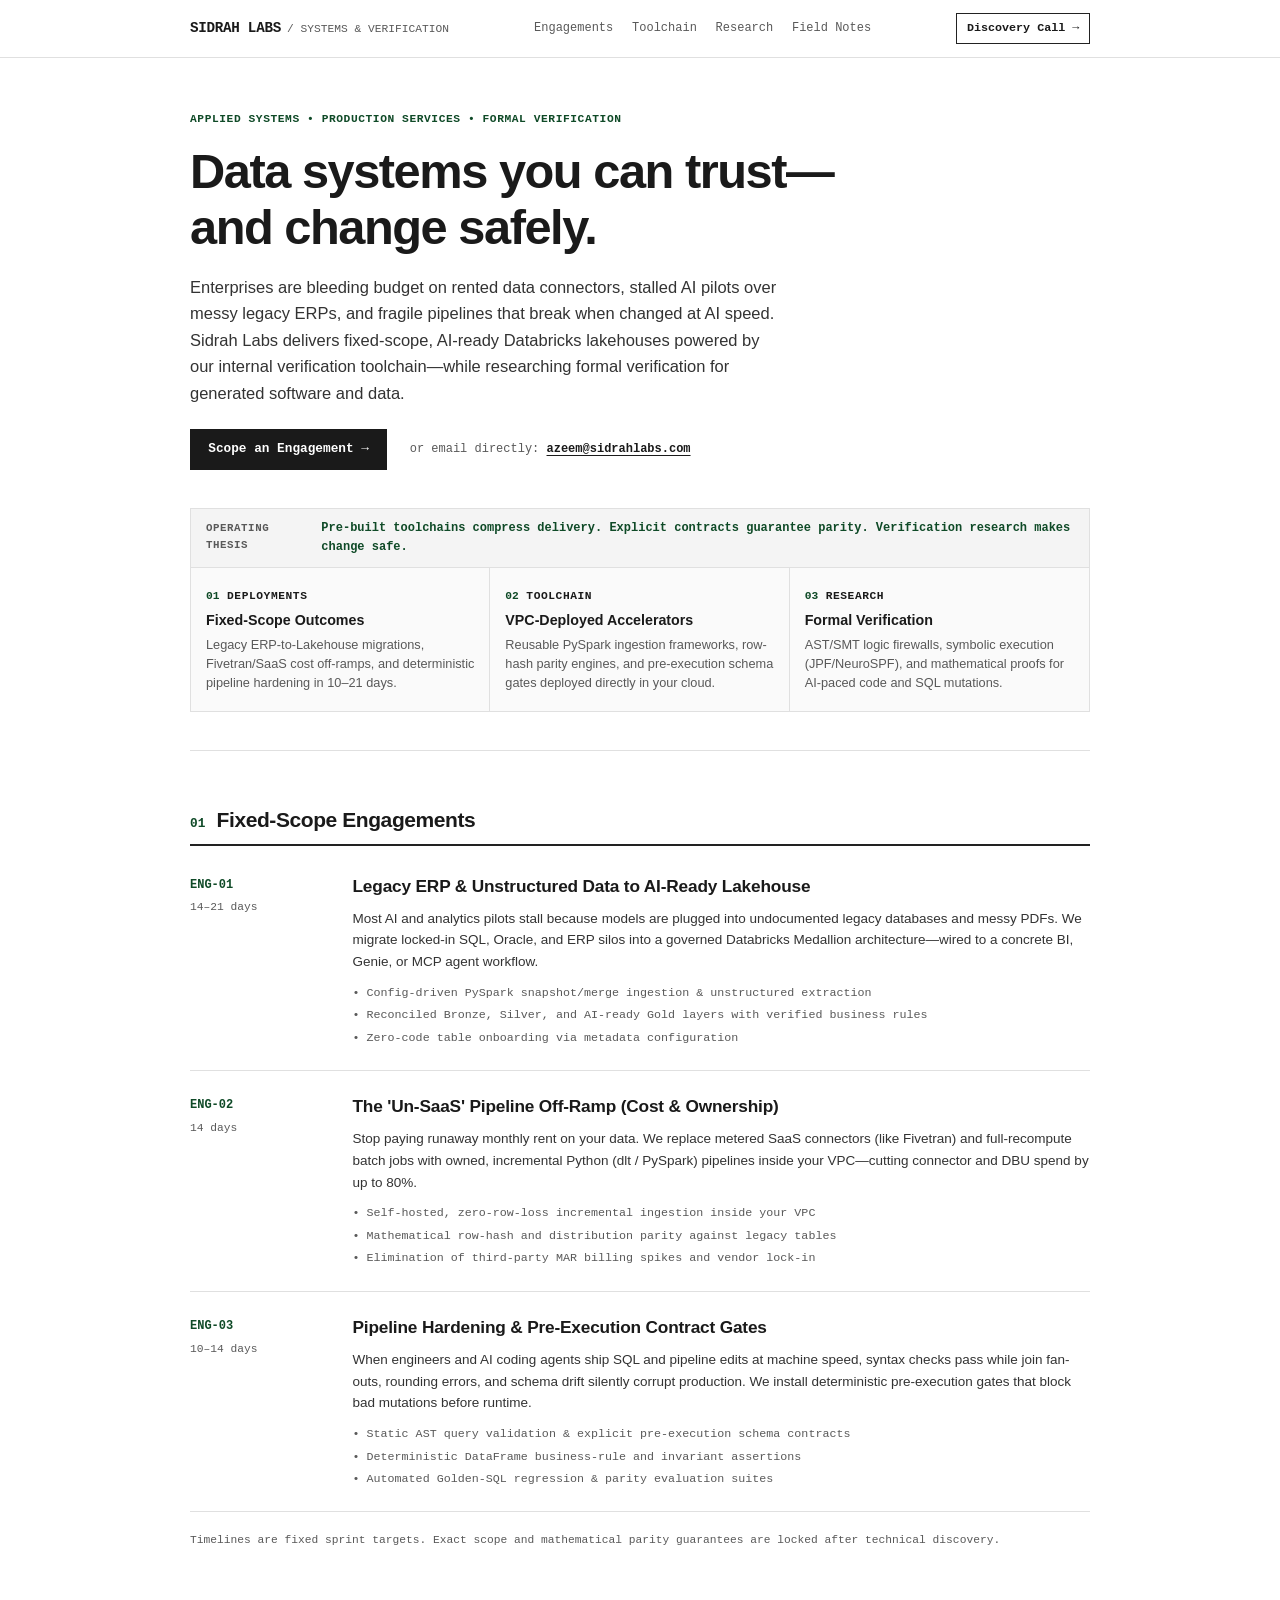
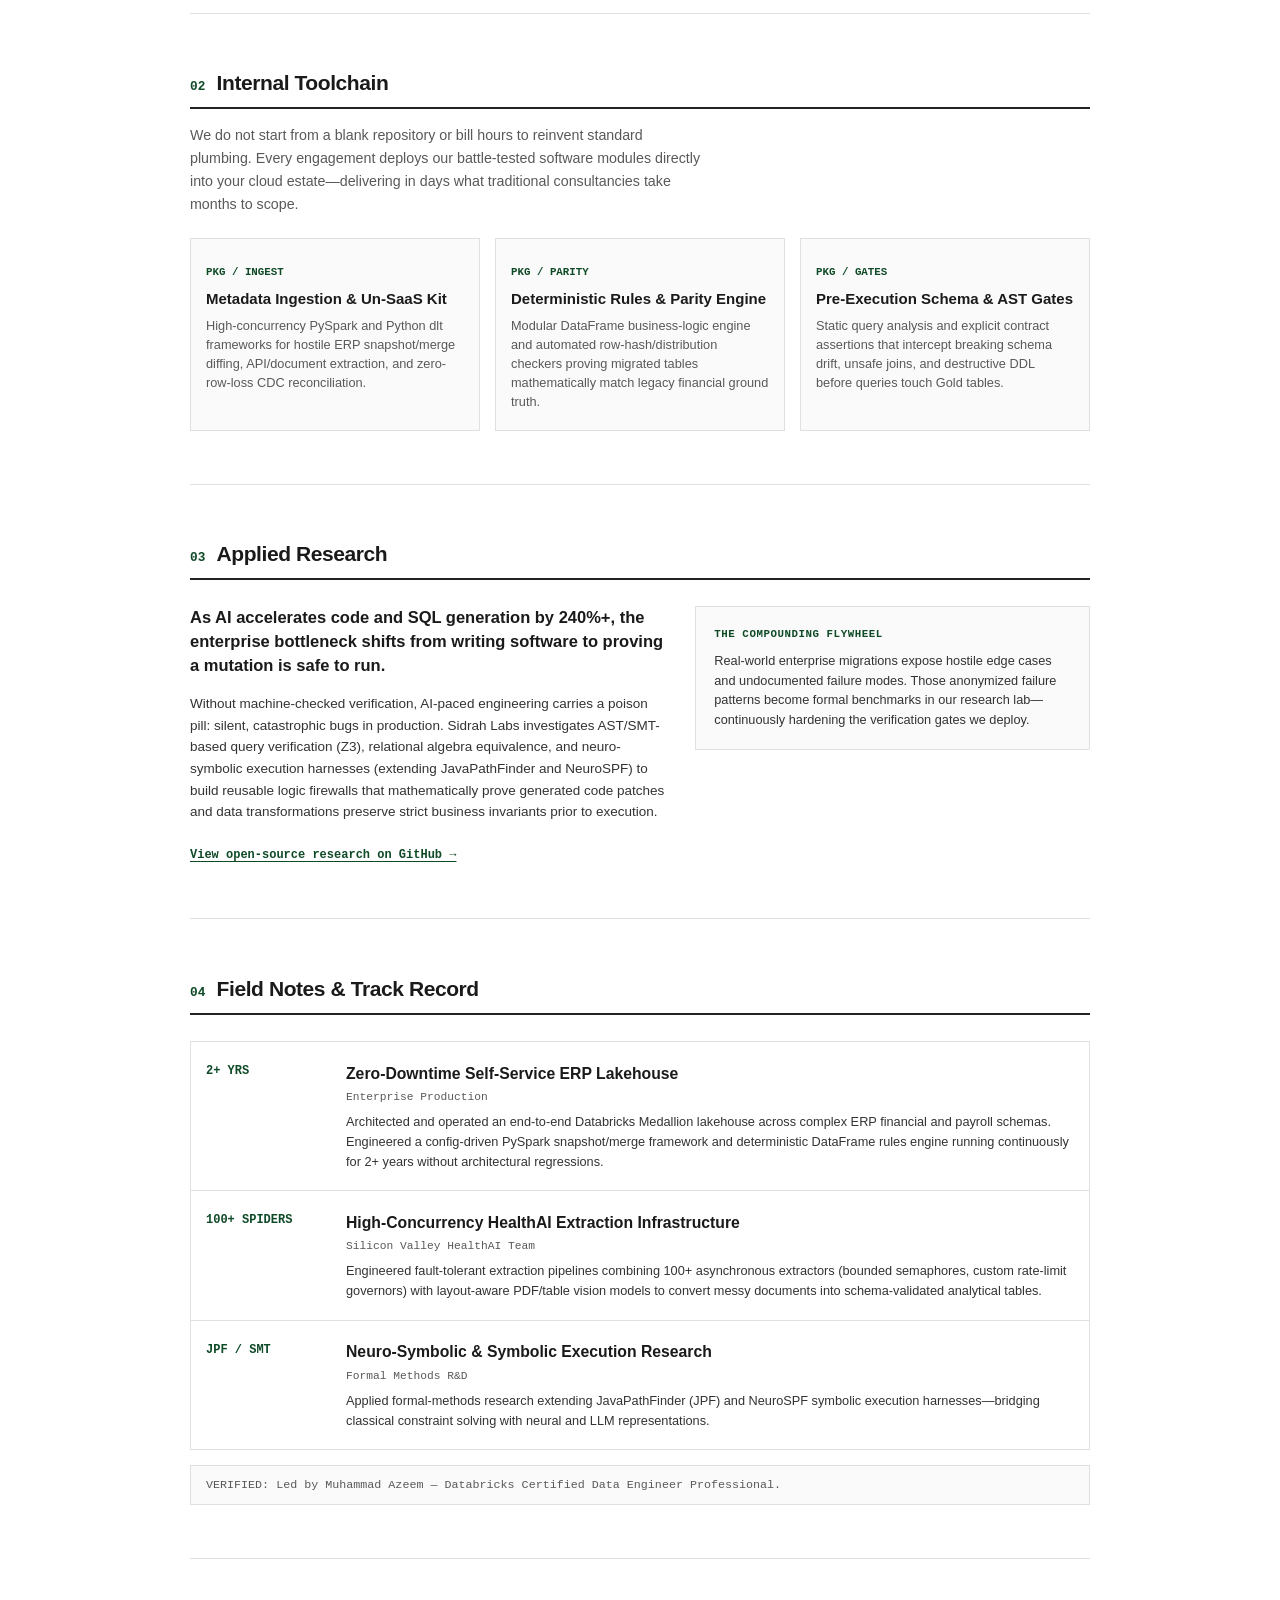
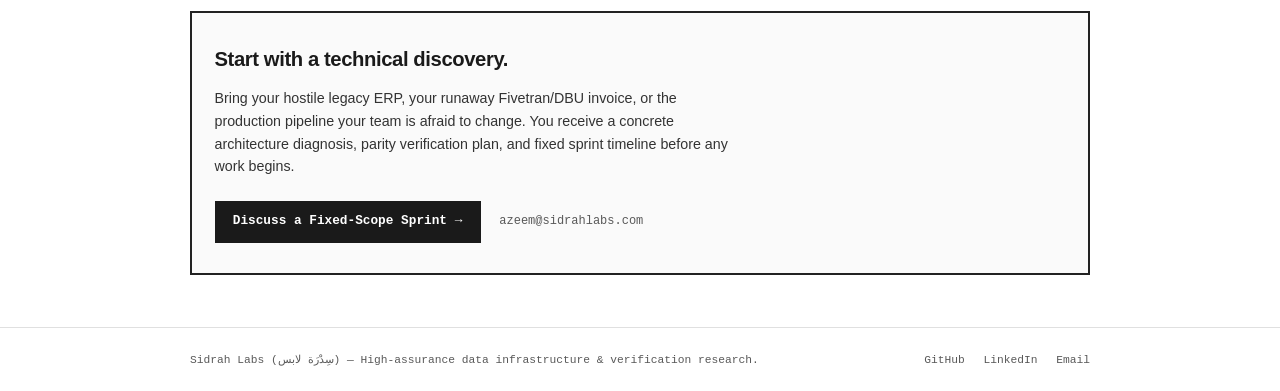
==== commit 13222cd8: "Copy update" ====
--- a/index.html
+++ b/index.html
@@ -3,15 +3,15 @@
   <head>
     <meta charset="UTF-8" />
     <meta name="viewport" content="width=device-width, initial-scale=1" />
-    <title>Sidrah Labs — Data systems you can trust and change safely</title>
-    <meta name="description" content="Sidrah Labs (سِدْرَة لابس) is a services-as-software lab. We deliver fixed-scope Databricks lakehouses on our own engineering toolchain, hardened by verification research." />
+    <title>Sidrah Labs — Build Data Systems You Can Trust and Change Safely</title>
+    <meta name="description" content="Sidrah Labs (سِدْرَة لابس) modernizes legacy ERPs and costly SaaS pipelines into AI-ready Databricks lakehouses—backed by pre-execution checks and formal verification research." />
     <meta name="theme-color" content="#ffffff" />
     <link rel="canonical" href="https://sidrahlabs.com/" />
 
     <!-- OpenGraph / Metadata -->
     <meta property="og:type" content="website" />
-    <meta property="og:title" content="Sidrah Labs — Data systems you can trust and change safely" />
-    <meta property="og:description" content="Sidrah Labs (سِدْرَة لابس) is a services-as-software lab. We deliver fixed-scope Databricks lakehouses on our own engineering toolchain, hardened by verification research." />
+    <meta property="og:title" content="Sidrah Labs — Build Data Systems You Can Trust and Change Safely" />
+    <meta property="og:description" content="Sidrah Labs (سِدْرَة لابس) modernizes legacy ERPs and costly SaaS pipelines into AI-ready Databricks lakehouses—backed by pre-execution checks and formal verification research." />
     <meta property="og:url" content="https://sidrahlabs.com/" />
     <meta property="og:image" content="https://sidrahlabs.com/og-image.png" />
     <meta name="twitter:card" content="summary" />
@@ -32,7 +32,7 @@
         "@type": "ProfessionalService",
         "name": "Sidrah Labs",
         "url": "https://sidrahlabs.com/",
-        "description": "Sidrah Labs (\u0633\u0650\u062f\u0652\u0631\u064e\u0629 \u0644\u0627\u0628\u0633) is a services-as-software lab. We deliver fixed-scope Databricks lakehouses on our own engineering toolchain, hardened by verification research.",
+        "description": "Sidrah Labs (\u0633\u0650\u062f\u0652\u0631\u064e\u0629 \u0644\u0627\u0628\u0633) modernizes legacy ERPs and costly SaaS pipelines into AI-ready Databricks lakehouses\u2014backed by pre-execution checks and formal verification research.",
         "email": "azeem@sidrahlabs.com",
         "sameAs": [
           "https://github.com/sidrah-labs",
@@ -65,7 +65,7 @@
       <section class="wrap hero-section" aria-labelledby="hero-heading">
         <div class="hero-kicker">APPLIED SYSTEMS &bull; PRODUCTION SERVICES &bull; FORMAL VERIFICATION</div>
         <h1 id="hero-heading" class="hero-title">Data systems you can trust—and change safely.</h1>
-        <p class="hero-lead">Sidrah Labs is a services-as-software company. We deliver fixed-scope Databricks lakehouses on our own engineering toolchain, and harden that toolchain with formal verification research.
+        <p class="hero-lead">Enterprises are bleeding budget on rented data connectors, stalled AI pilots over messy legacy ERPs, and fragile pipelines that break when changed at AI speed. Sidrah Labs delivers fixed-scope, AI-ready Databricks lakehouses powered by our internal verification toolchain—while researching formal verification for generated software and data.
 </p>
         
         <div class="hero-action-bar">
@@ -77,24 +77,24 @@
         <div class="thesis-matrix" role="region" aria-label="Operating Model">
           <div class="matrix-banner">
             <span class="mono-label">OPERATING THESIS</span>
-            <span class="matrix-summary">Services fund the lab. Engagements test the software. Research hardens the foundation.</span>
+            <span class="matrix-summary">Pre-built toolchains compress delivery. Explicit contracts guarantee parity. Verification research makes change safe.</span>
           </div>
           <div class="matrix-grid">
             <div class="matrix-col">
               <div class="col-head">
                 <span class="col-id">01</span>
-                <span class="col-name">Services</span>
+                <span class="col-name">Deployments</span>
               </div>
-              <h3 class="col-role">Production Deployments</h3>
-              <p class="col-desc">Fixed-scope migrations, connector off-ramps, and pipeline hardening on Databricks. 10–21 days.</p>
+              <h3 class="col-role">Fixed-Scope Outcomes</h3>
+              <p class="col-desc">Legacy ERP-to-Lakehouse migrations, Fivetran/SaaS cost off-ramps, and deterministic pipeline hardening in 10–21 days.</p>
             </div>
             <div class="matrix-col">
               <div class="col-head">
                 <span class="col-id">02</span>
-                <span class="col-name">Software</span>
+                <span class="col-name">Toolchain</span>
               </div>
-              <h3 class="col-role">Internal Toolchain</h3>
-              <p class="col-desc">Reused ingestion harnesses, row-hash parity checkers, and schema gates. Deployed directly into your VPC.</p>
+              <h3 class="col-role">VPC-Deployed Accelerators</h3>
+              <p class="col-desc">Reusable PySpark ingestion frameworks, row-hash parity engines, and pre-execution schema gates deployed directly in your cloud.</p>
             </div>
             <div class="matrix-col">
               <div class="col-head">
@@ -102,7 +102,7 @@
                 <span class="col-name">Research</span>
               </div>
               <h3 class="col-role">Formal Verification</h3>
-              <p class="col-desc">SMT-based logic firewalls, symbolic execution (JPF/NeuroSPF), and pre-execution query verification.</p>
+              <p class="col-desc">AST/SMT logic firewalls, symbolic execution (JPF/NeuroSPF), and mathematical proofs for AI-paced code and SQL mutations.</p>
             </div>
           </div>
         </div>
@@ -122,12 +122,12 @@
               <span class="eng-dur">14–21 days</span>
             </div>
             <div class="eng-main">
-              <h3 class="eng-title">Legacy ERP to AI-Ready Lakehouse</h3>
-              <p class="eng-desc">Migrate locked-in SQL, Oracle, and ERP silos into a governed Databricks Medallion architecture. Delivered as a reconciled Gold layer ready for BI, Genie, and AI agents.</p>
+              <h3 class="eng-title">Legacy ERP & Unstructured Data to AI-Ready Lakehouse</h3>
+              <p class="eng-desc">Most AI and analytics pilots stall because models are plugged into undocumented legacy databases and messy PDFs. We migrate locked-in SQL, Oracle, and ERP silos into a governed Databricks Medallion architecture—wired to a concrete BI, Genie, or MCP agent workflow.</p>
               <ul class="eng-deliverables">
-                <li>&bull; Config-driven PySpark snapshot/merge diffing</li>
-                <li>&bull; Structured Bronze, Silver, and reconciled Gold layers</li>
-                <li>&bull; Direct table onboarding by configuration, not bespoke code</li>
+                <li>&bull; Config-driven PySpark snapshot/merge ingestion & unstructured extraction</li>
+                <li>&bull; Reconciled Bronze, Silver, and AI-ready Gold layers with verified business rules</li>
+                <li>&bull; Zero-code table onboarding via metadata configuration</li>
               </ul>
             </div>
           </article>
@@ -137,12 +137,12 @@
               <span class="eng-dur">14 days</span>
             </div>
             <div class="eng-main">
-              <h3 class="eng-title">Un-SaaS Pipeline Off-Ramp</h3>
-              <p class="eng-desc">Replace metered SaaS connectors (such as Fivetran) with high-performance PySpark pipelines running inside your own VPC, eliminating runaway row-sync billing.</p>
+              <h3 class="eng-title">The 'Un-SaaS' Pipeline Off-Ramp (Cost & Ownership)</h3>
+              <p class="eng-desc">Stop paying runaway monthly rent on your data. We replace metered SaaS connectors (like Fivetran) and full-recompute batch jobs with owned, incremental Python (dlt / PySpark) pipelines inside your VPC—cutting connector and DBU spend by up to 80%.</p>
               <ul class="eng-deliverables">
-                <li>&bull; Self-hosted, zero-row-loss ingestion pipelines</li>
-                <li>&bull; Mathematical row-hash parity against legacy source</li>
-                <li>&bull; Full data sovereignty with no third-party transit</li>
+                <li>&bull; Self-hosted, zero-row-loss incremental ingestion inside your VPC</li>
+                <li>&bull; Mathematical row-hash and distribution parity against legacy tables</li>
+                <li>&bull; Elimination of third-party MAR billing spikes and vendor lock-in</li>
               </ul>
             </div>
           </article>
@@ -152,17 +152,17 @@
               <span class="eng-dur">10–14 days</span>
             </div>
             <div class="eng-main">
-              <h3 class="eng-title">Pipeline Hardening & Logic Firewalls</h3>
-              <p class="eng-desc">Install explicit schema contracts and pre-execution gates that intercept destructive mutations and silent semantic drift before execution—whether written by humans or AI agents.</p>
+              <h3 class="eng-title">Pipeline Hardening & Pre-Execution Contract Gates</h3>
+              <p class="eng-desc">When engineers and AI coding agents ship SQL and pipeline edits at machine speed, syntax checks pass while join fan-outs, rounding errors, and schema drift silently corrupt production. We install deterministic pre-execution gates that block bad mutations before runtime.</p>
               <ul class="eng-deliverables">
-                <li>&bull; Pre-execution AST query validation & schema contracts</li>
-                <li>&bull; Databricks Asset Bundles (DABs) multi-environment CI/CD</li>
-                <li>&bull; Automated Golden-SQL regression testing</li>
+                <li>&bull; Static AST query validation & explicit pre-execution schema contracts</li>
+                <li>&bull; Deterministic DataFrame business-rule and invariant assertions</li>
+                <li>&bull; Automated Golden-SQL regression & parity evaluation suites</li>
               </ul>
             </div>
           </article>
         </div>
-        <p class="section-footnote">Timelines are sprint targets. Scope and parity guarantees are fixed after a technical discovery.</p>
+        <p class="section-footnote">Timelines are fixed sprint targets. Exact scope and mathematical parity guarantees are locked after technical discovery.</p>
       </section>
 
       <!-- Section 02: Toolchain -->
@@ -171,23 +171,23 @@
           <span class="sec-num">02</span>
           <h2 id="toolchain-heading">Internal Toolchain</h2>
         </div>
-        <p class="section-subtext">We do not bill hours to reinvent plumbing from scratch. Each engagement adapts the same battle-tested software assets directly to your cloud estate.</p>
+        <p class="section-subtext">We do not start from a blank repository or bill hours to reinvent standard plumbing. Every engagement deploys our battle-tested software modules directly into your cloud estate—delivering in days what traditional consultancies take months to scope.</p>
 
         <div class="toolchain-grid">
           <div class="tool-card">
             <span class="tool-tag">PKG / INGEST</span>
-            <h3 class="tool-title">Metadata Ingestion Framework</h3>
-            <p class="tool-desc">High-concurrency PySpark frameworks for snapshot/merge diffing, high-watermark CDC reconciliation, and structured schema evolution.</p>
+            <h3 class="tool-title">Metadata Ingestion & Un-SaaS Kit</h3>
+            <p class="tool-desc">High-concurrency PySpark and Python dlt frameworks for hostile ERP snapshot/merge diffing, API/document extraction, and zero-row-loss CDC reconciliation.</p>
           </div>
           <div class="tool-card">
             <span class="tool-tag">PKG / PARITY</span>
-            <h3 class="tool-title">Rules & Parity Engine</h3>
-            <p class="tool-desc">Modular DataFrame rules engine and automated row-hash reconciliation proving migrated tables mathematically match legacy ground truth.</p>
+            <h3 class="tool-title">Deterministic Rules & Parity Engine</h3>
+            <p class="tool-desc">Modular DataFrame business-logic engine and automated row-hash/distribution checkers proving migrated tables mathematically match legacy financial ground truth.</p>
           </div>
           <div class="tool-card">
             <span class="tool-tag">PKG / GATES</span>
-            <h3 class="tool-title">Pre-Execution Schema Gates</h3>
-            <p class="tool-desc">Static query analysis and invariant assertions that intercept breaking changes, type mismatches, and destructive DDL prior to runtime.</p>
+            <h3 class="tool-title">Pre-Execution Schema & AST Gates</h3>
+            <p class="tool-desc">Static query analysis and explicit contract assertions that intercept breaking schema drift, unsafe joins, and destructive DDL before queries touch Gold tables.</p>
           </div>
         </div>
       </section>
@@ -201,8 +201,8 @@
 
         <div class="research-layout">
           <div class="research-left">
-            <p class="research-premise">As code generation accelerates, the bottleneck shifts from writing changes to verifying their safety.</p>
-            <p class="research-body">Sidrah Labs investigates AST/SMT-based query verification, relational algebra compilation, and symbolic execution harnesses (extending JavaPathFinder and NeuroSPF). Our goal is proving that proposed pipeline transformations cannot execute destructive mutations or corrupt production invariants.
+            <p class="research-premise">As AI accelerates code and SQL generation by 240%+, the enterprise bottleneck shifts from writing software to proving a mutation is safe to run.</p>
+            <p class="research-body">Without machine-checked verification, AI-paced engineering carries a poison pill: silent, catastrophic bugs in production. Sidrah Labs investigates AST/SMT-based query verification (Z3), relational algebra equivalence, and neuro-symbolic execution harnesses (extending JavaPathFinder and NeuroSPF) to build reusable logic firewalls that mathematically prove generated code patches and data transformations preserve strict business invariants prior to execution.
 </p>
             <a class="research-link" href="https://github.com/sidrah-labs" target="_blank" rel="noopener noreferrer">
               View open-source research on GitHub &rarr;
@@ -211,7 +211,7 @@
           <div class="research-right">
             <div class="flywheel-box">
               <span class="flywheel-header">THE COMPOUNDING FLYWHEEL</span>
-              <p class="flywheel-text">Production deployments expose edge-case failure modes. Those failures become formal test cases for our verification research, which in turn hardens the gates installed in future deployments.</p>
+              <p class="flywheel-text">Real-world enterprise migrations expose hostile edge cases and undocumented failure modes. Those anonymized failure patterns become formal benchmarks in our research lab—continuously hardening the verification gates we deploy.</p>
             </div>
           </div>
         </div>
@@ -228,30 +228,30 @@
           <div class="note-row">
             <div class="note-metric">2+ YRS</div>
             <div class="note-info">
-              <h3 class="note-title">Self-Service ERP Lakehouse</h3>
+              <h3 class="note-title">Zero-Downtime Self-Service ERP Lakehouse</h3>
               <span class="note-client">Enterprise Production</span>
-              <p class="note-summary">End-to-end Databricks Medallion lakehouse operating across complex ERP schemas. Reusable PySpark snapshot/merge framework operating continuously without architectural regressions.</p>
+              <p class="note-summary">Architected and operated an end-to-end Databricks Medallion lakehouse across complex ERP financial and payroll schemas. Engineered a config-driven PySpark snapshot/merge framework and deterministic DataFrame rules engine running continuously for 2+ years without architectural regressions.</p>
             </div>
           </div>
           <div class="note-row">
             <div class="note-metric">100+ SPIDERS</div>
             <div class="note-info">
-              <h3 class="note-title">HealthAI Extraction Infrastructure</h3>
+              <h3 class="note-title">High-Concurrency HealthAI Extraction Infrastructure</h3>
               <span class="note-client">Silicon Valley HealthAI Team</span>
-              <p class="note-summary">Fault-tolerant extraction pipelines combining 100+ asynchronous extractors with layout-aware vision models to feed schema-validated analytical tables.</p>
+              <p class="note-summary">Engineered fault-tolerant extraction pipelines combining 100+ asynchronous extractors (bounded semaphores, custom rate-limit governors) with layout-aware PDF/table vision models to convert messy documents into schema-validated analytical tables.</p>
             </div>
           </div>
           <div class="note-row">
-            <div class="note-metric">RESEARCH</div>
+            <div class="note-metric">JPF / SMT</div>
             <div class="note-info">
-              <h3 class="note-title">Neuro-Symbolic & Symbolic Execution</h3>
-              <span class="note-client">Formal Methods Laboratory</span>
-              <p class="note-summary">Applied formal-methods research extending JavaPathFinder (JPF) and NeuroSPF symbolic execution harnesses, bridging constraint solving with neural representations.</p>
+              <h3 class="note-title">Neuro-Symbolic & Symbolic Execution Research</h3>
+              <span class="note-client">Formal Methods R&D</span>
+              <p class="note-summary">Applied formal-methods research extending JavaPathFinder (JPF) and NeuroSPF symbolic execution harnesses—bridging classical constraint solving with neural and LLM representations.</p>
             </div>
           </div>
         </div>
         <div class="credential-bar">
-          <span>VERIFIED: Led by a Databricks Certified Data Engineer Professional.</span>
+          <span>VERIFIED: Led by Muhammad Azeem — Databricks Certified Data Engineer Professional.</span>
         </div>
       </section>
 
@@ -259,7 +259,7 @@
       <section class="wrap closing-section">
         <div class="closing-card">
           <h2>Start with a technical discovery.</h2>
-          <p>Bring your legacy migration, your runaway connector invoice, or the pipeline you cannot safely change. You receive a verified technical specification and a fixed sprint timeline before any work begins.</p>
+          <p>Bring your hostile legacy ERP, your runaway Fivetran/DBU invoice, or the production pipeline your team is afraid to change. You receive a concrete architecture diagnosis, parity verification plan, and fixed sprint timeline before any work begins.</p>
           <div class="closing-actions">
             <a class="btn-primary" href="mailto:azeem@sidrahlabs.com?subject=Technical%20discovery">Discuss a Fixed-Scope Sprint &rarr;</a>
             <span class="closing-email">azeem@sidrahlabs.com</span>
@@ -272,7 +272,7 @@
     <footer class="footer">
       <div class="wrap footer-inner">
         <div class="footer-left">
-          <span>Sidrah Labs (سِدْرَة لابس) — Services-as-software, grounded in research.</span>
+          <span>Sidrah Labs (سِدْرَة لابس) — High-assurance data infrastructure & verification research.</span>
         </div>
         <div class="footer-links">
           <a href="https://github.com/sidrah-labs" target="_blank" rel="noopener noreferrer">
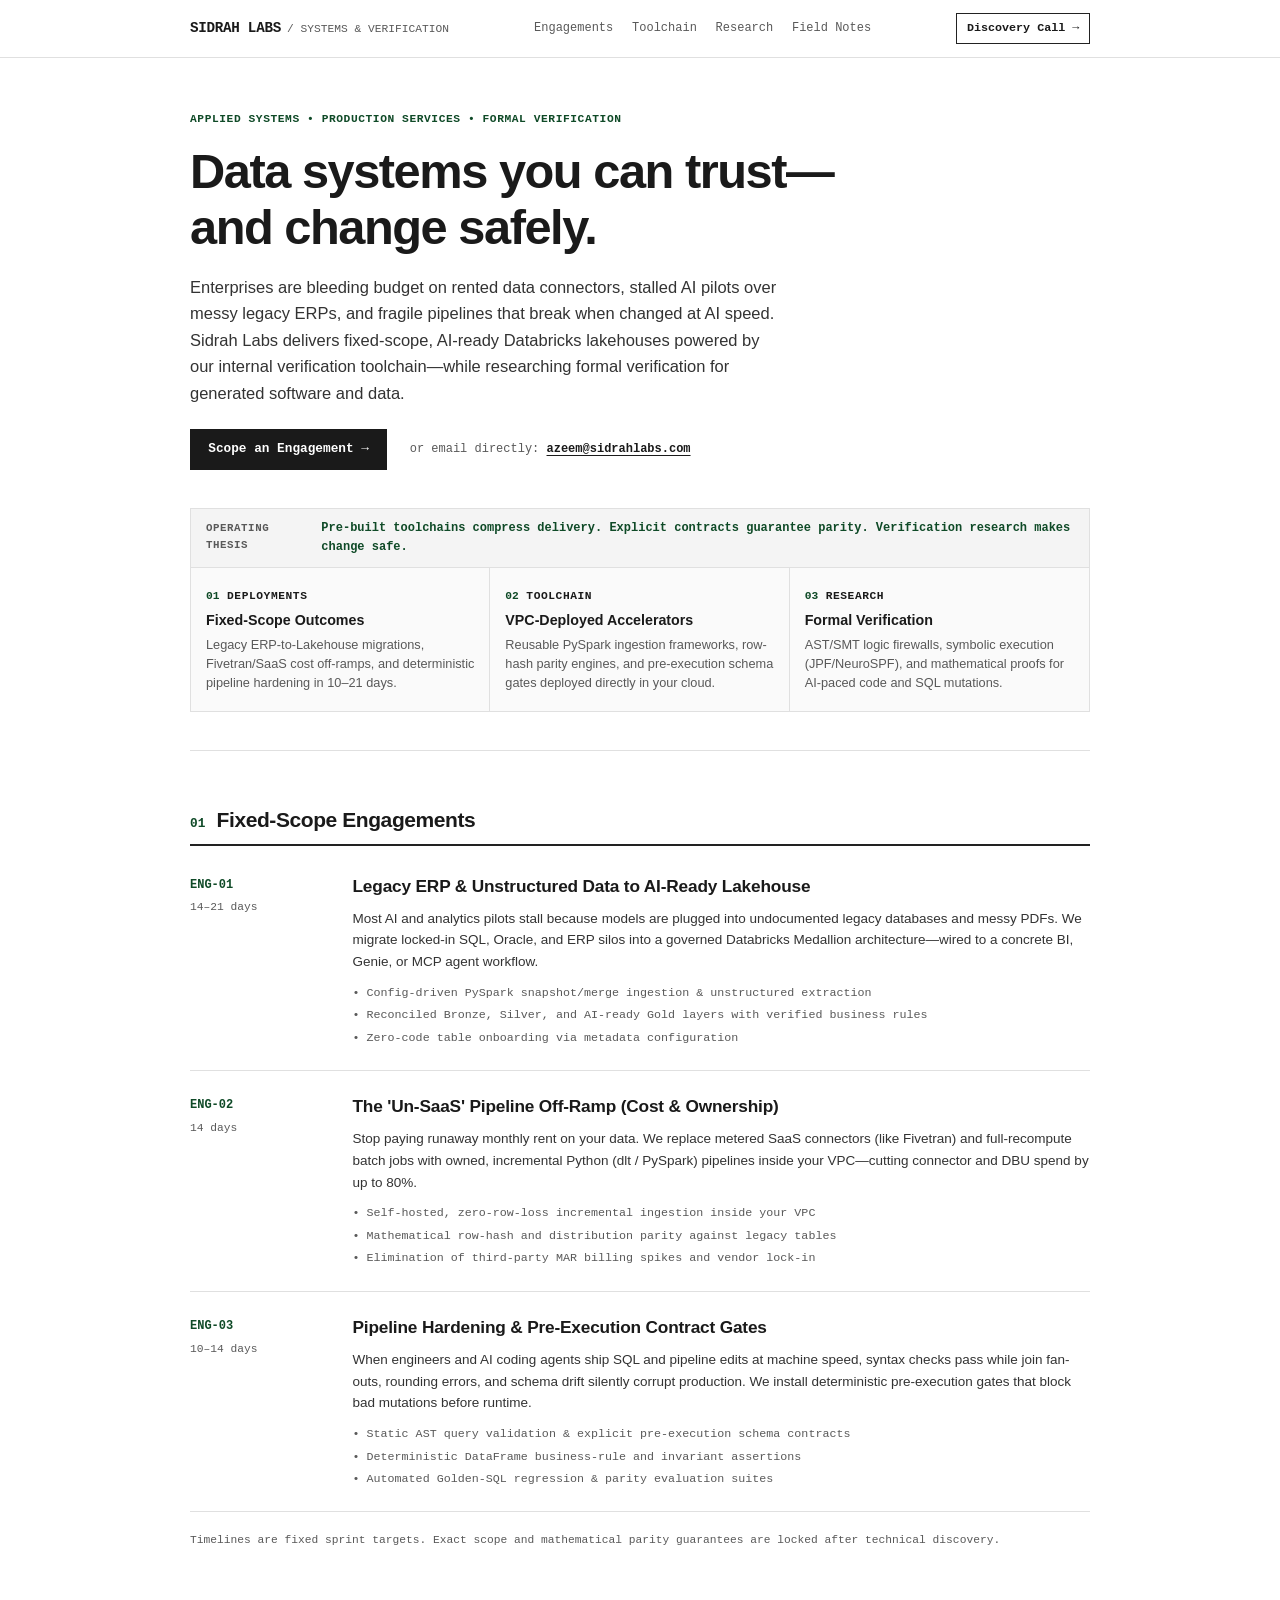
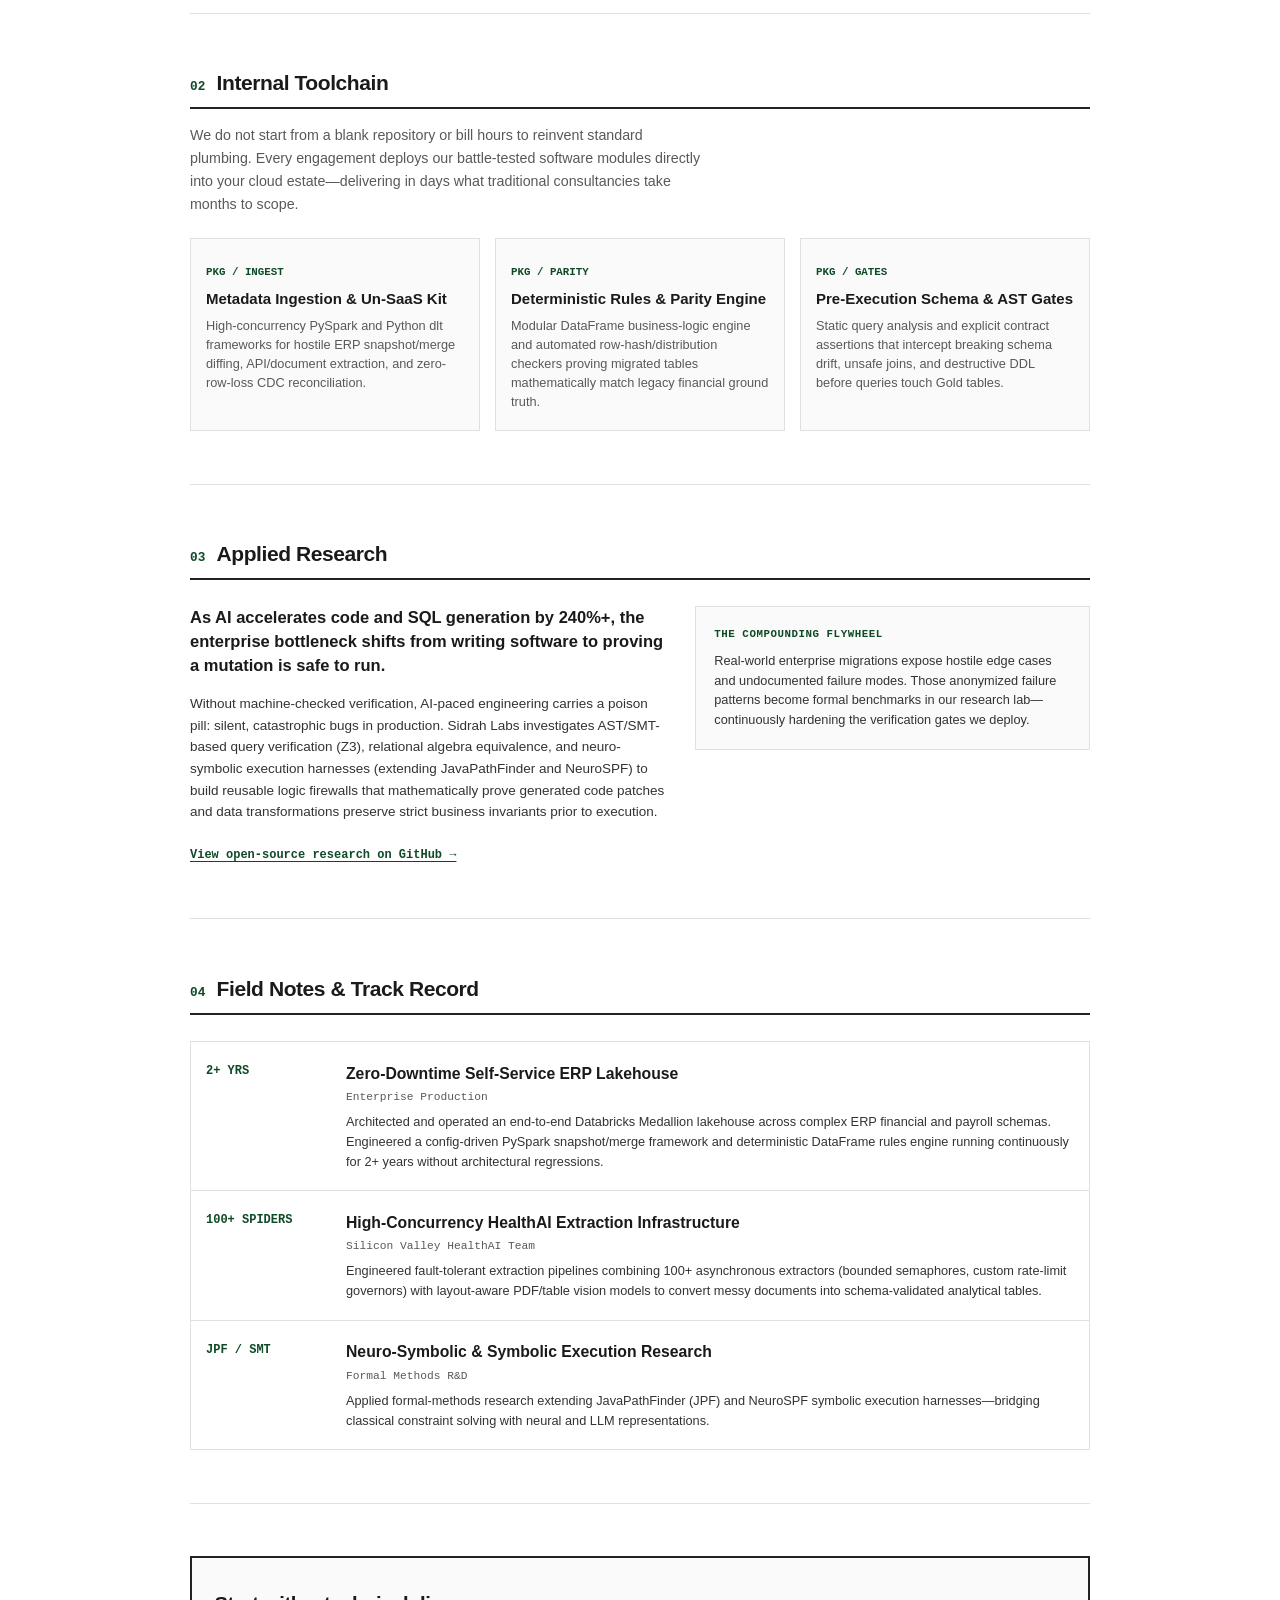
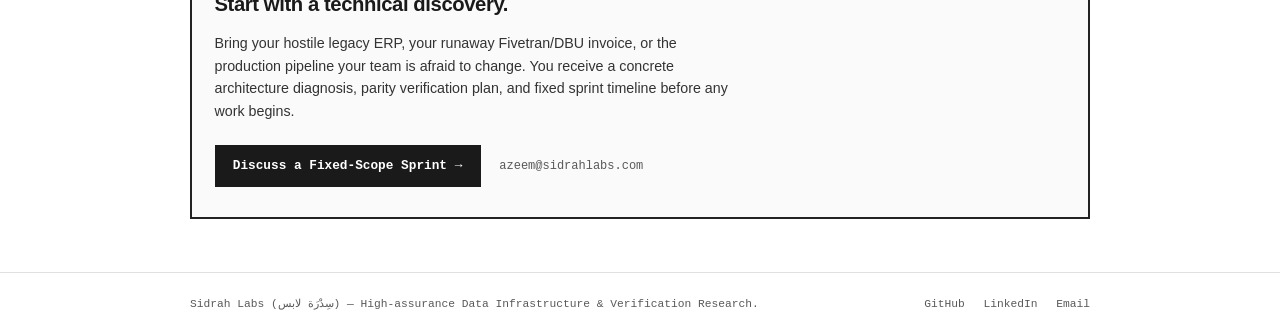
==== commit 44d983b2: "Remove unnecessary ref" ====
--- a/index.html
+++ b/index.html
@@ -250,9 +250,6 @@
             </div>
           </div>
         </div>
-        <div class="credential-bar">
-          <span>VERIFIED: Led by Muhammad Azeem — Databricks Certified Data Engineer Professional.</span>
-        </div>
       </section>
 
       <!-- Closing Callout -->
@@ -272,7 +269,7 @@
     <footer class="footer">
       <div class="wrap footer-inner">
         <div class="footer-left">
-          <span>Sidrah Labs (سِدْرَة لابس) — High-assurance data infrastructure & verification research.</span>
+          <span>Sidrah Labs (سِدْرَة لابس) — High-assurance Data Infrastructure & Verification Research.</span>
         </div>
         <div class="footer-links">
           <a href="https://github.com/sidrah-labs" target="_blank" rel="noopener noreferrer">
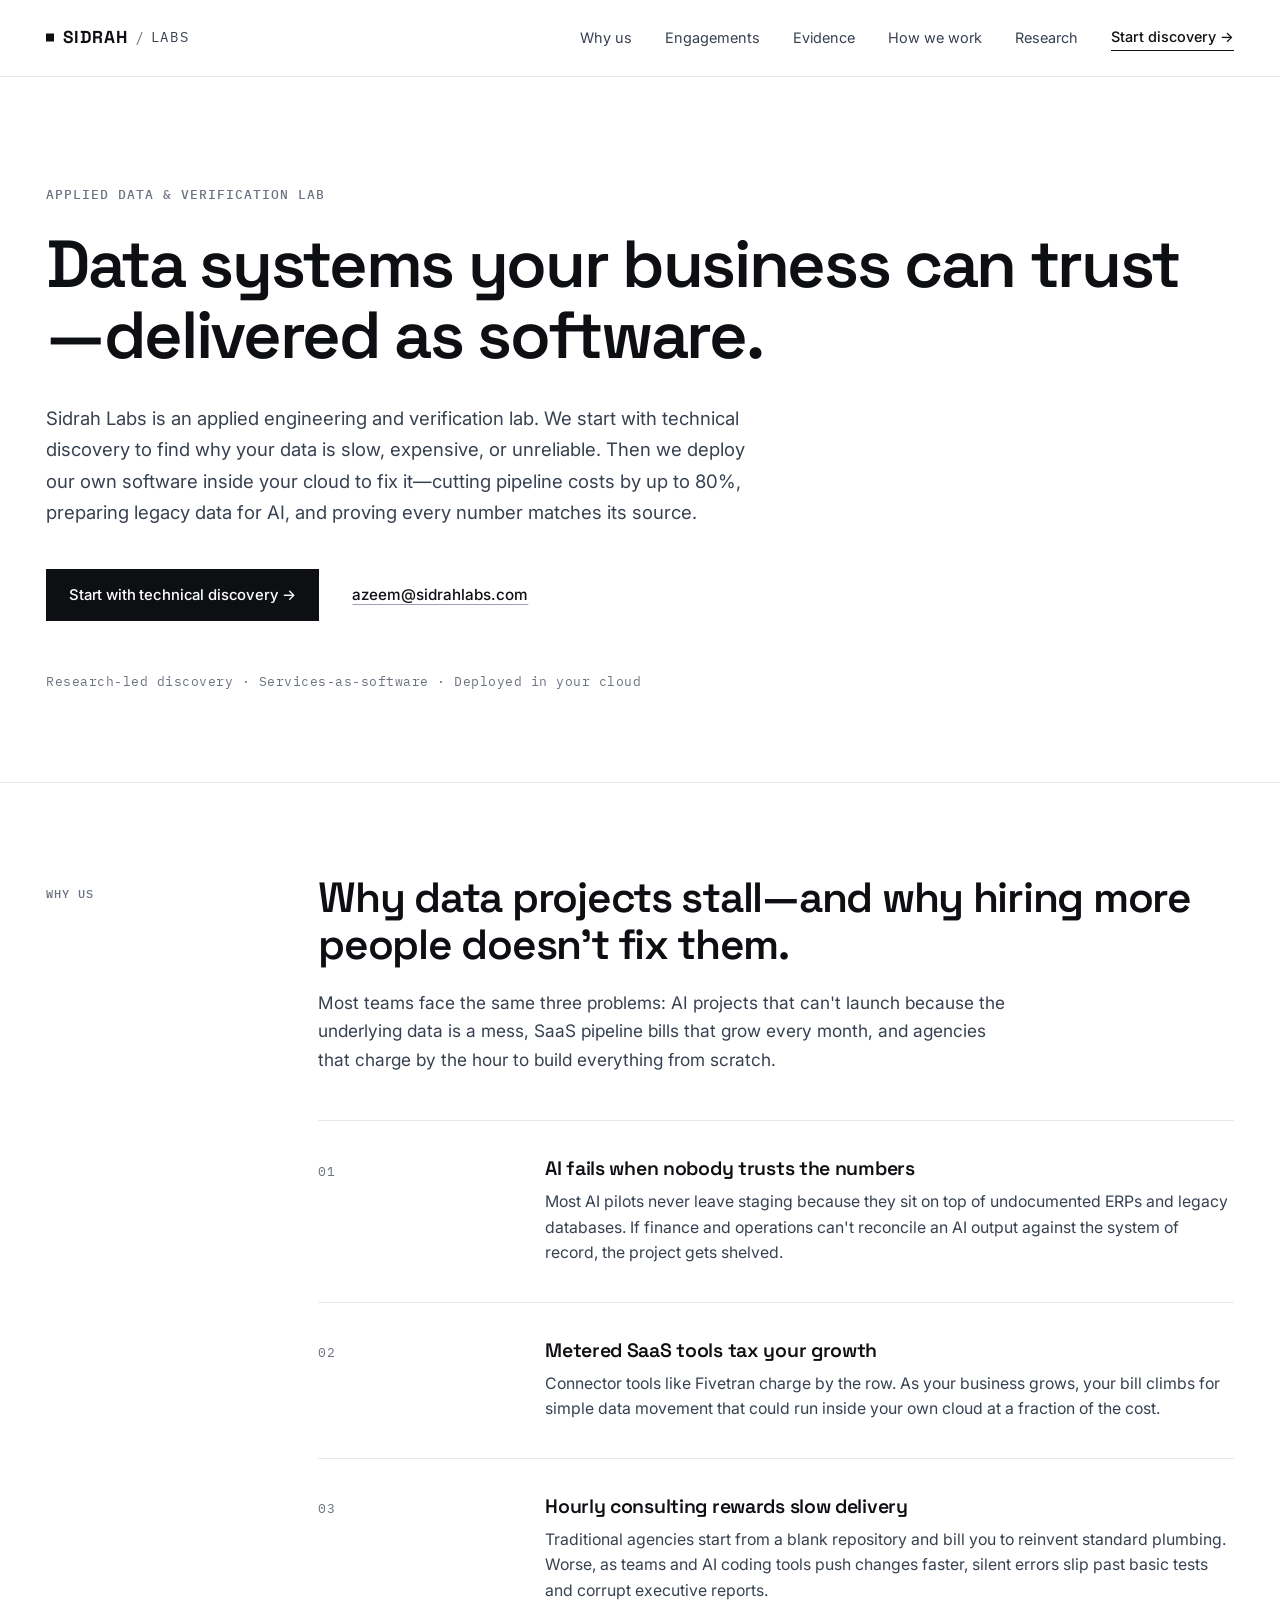
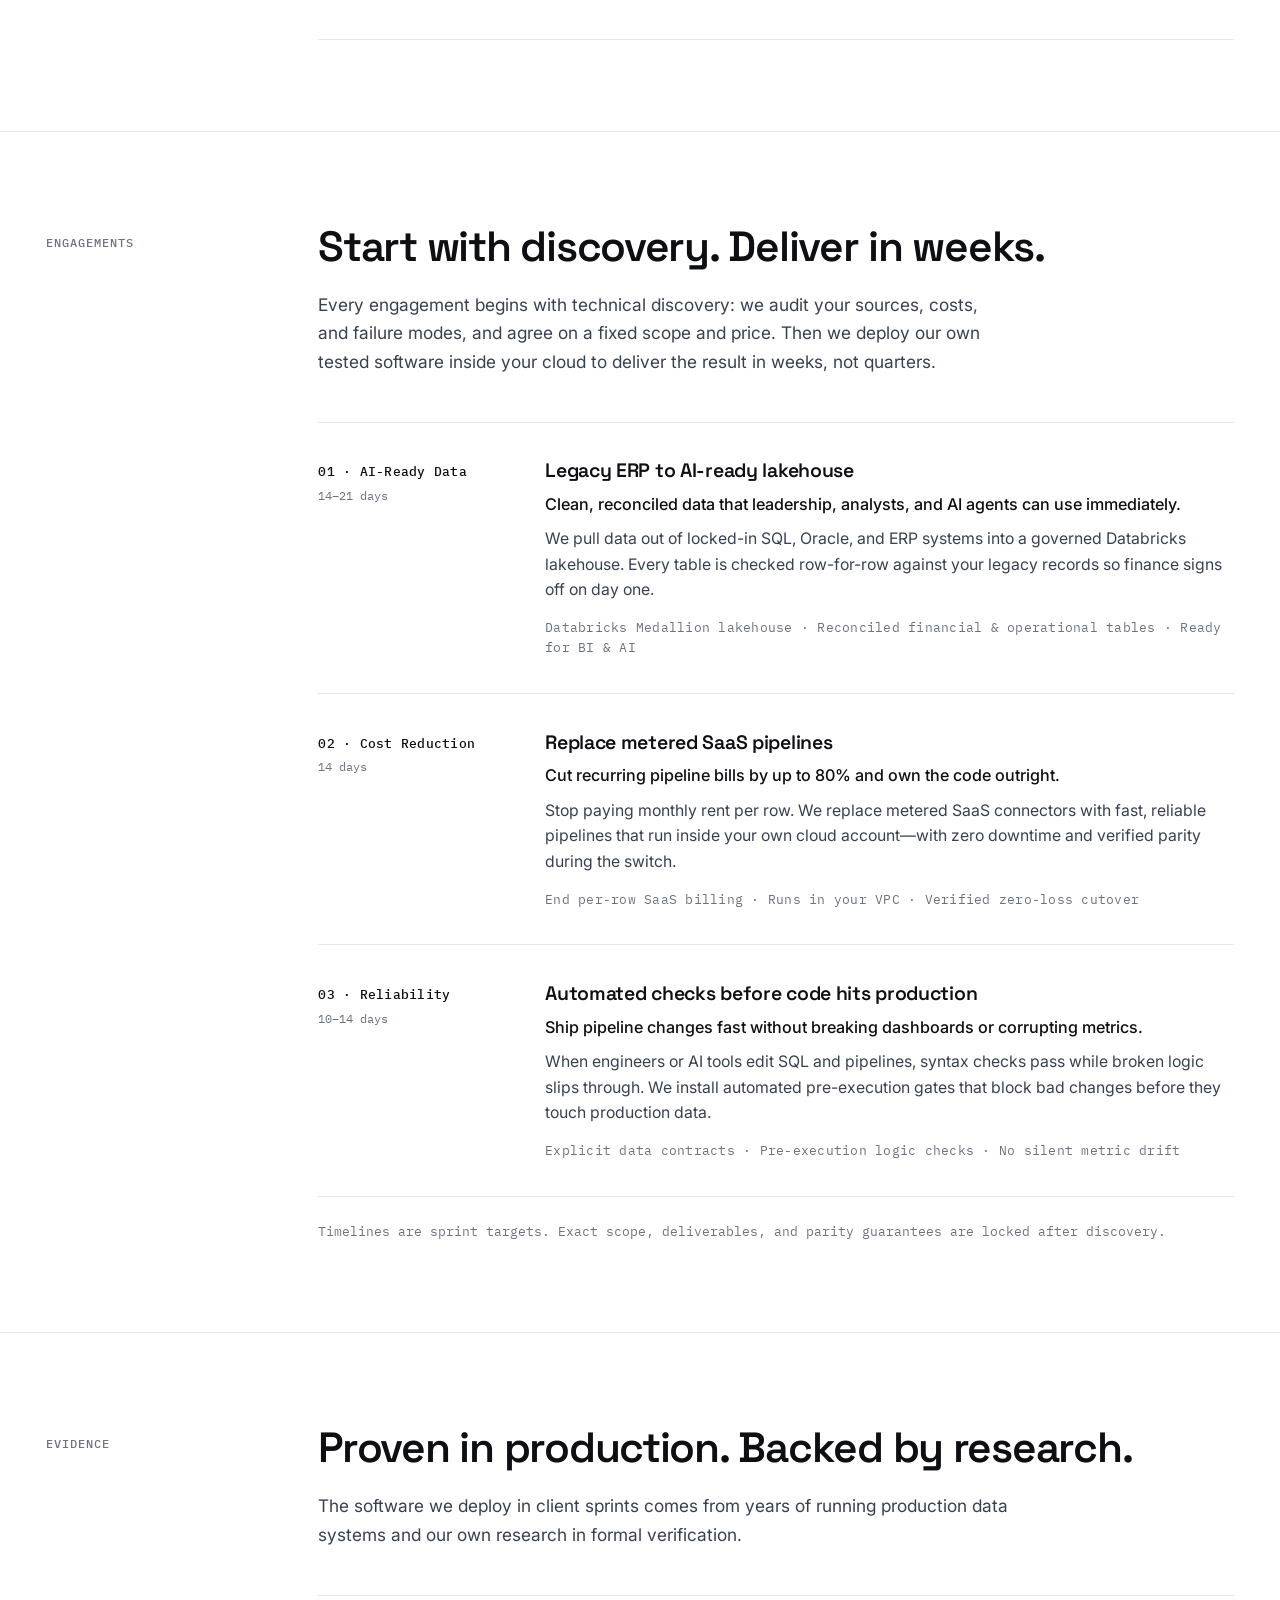
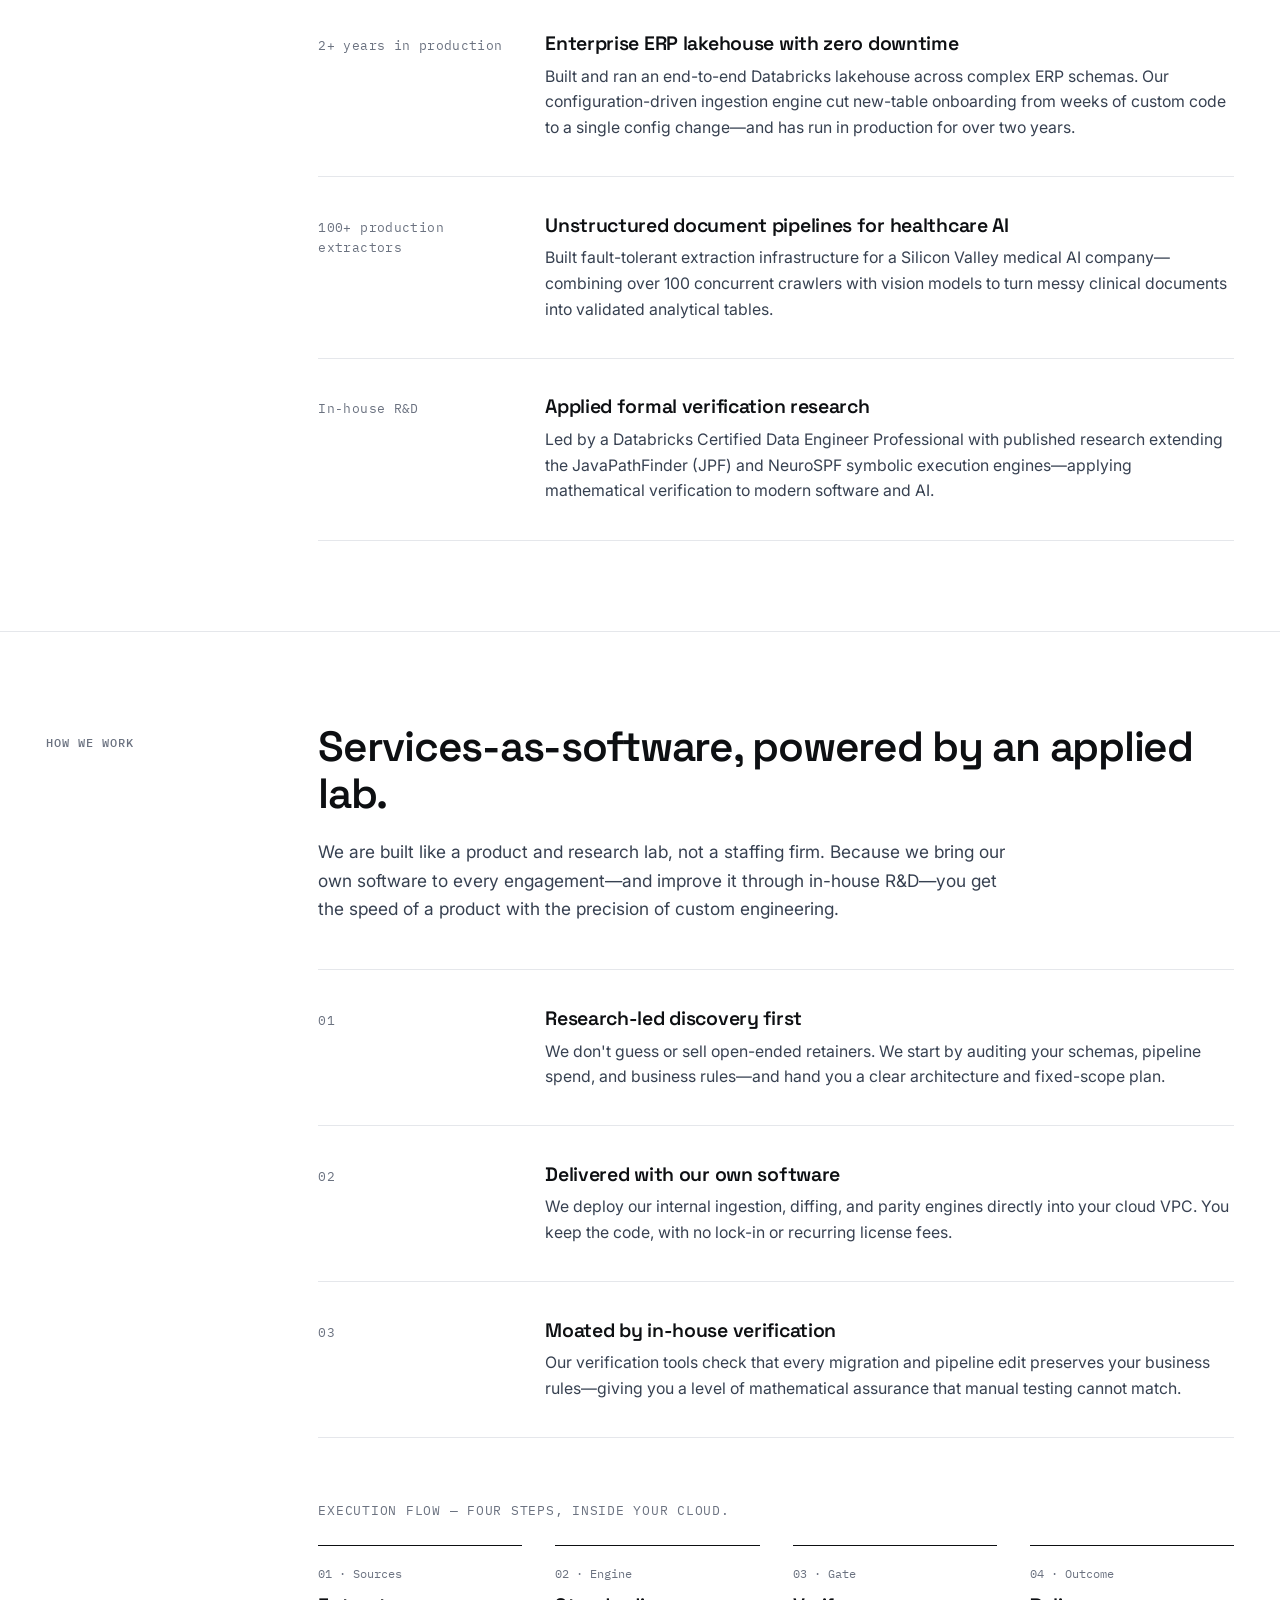
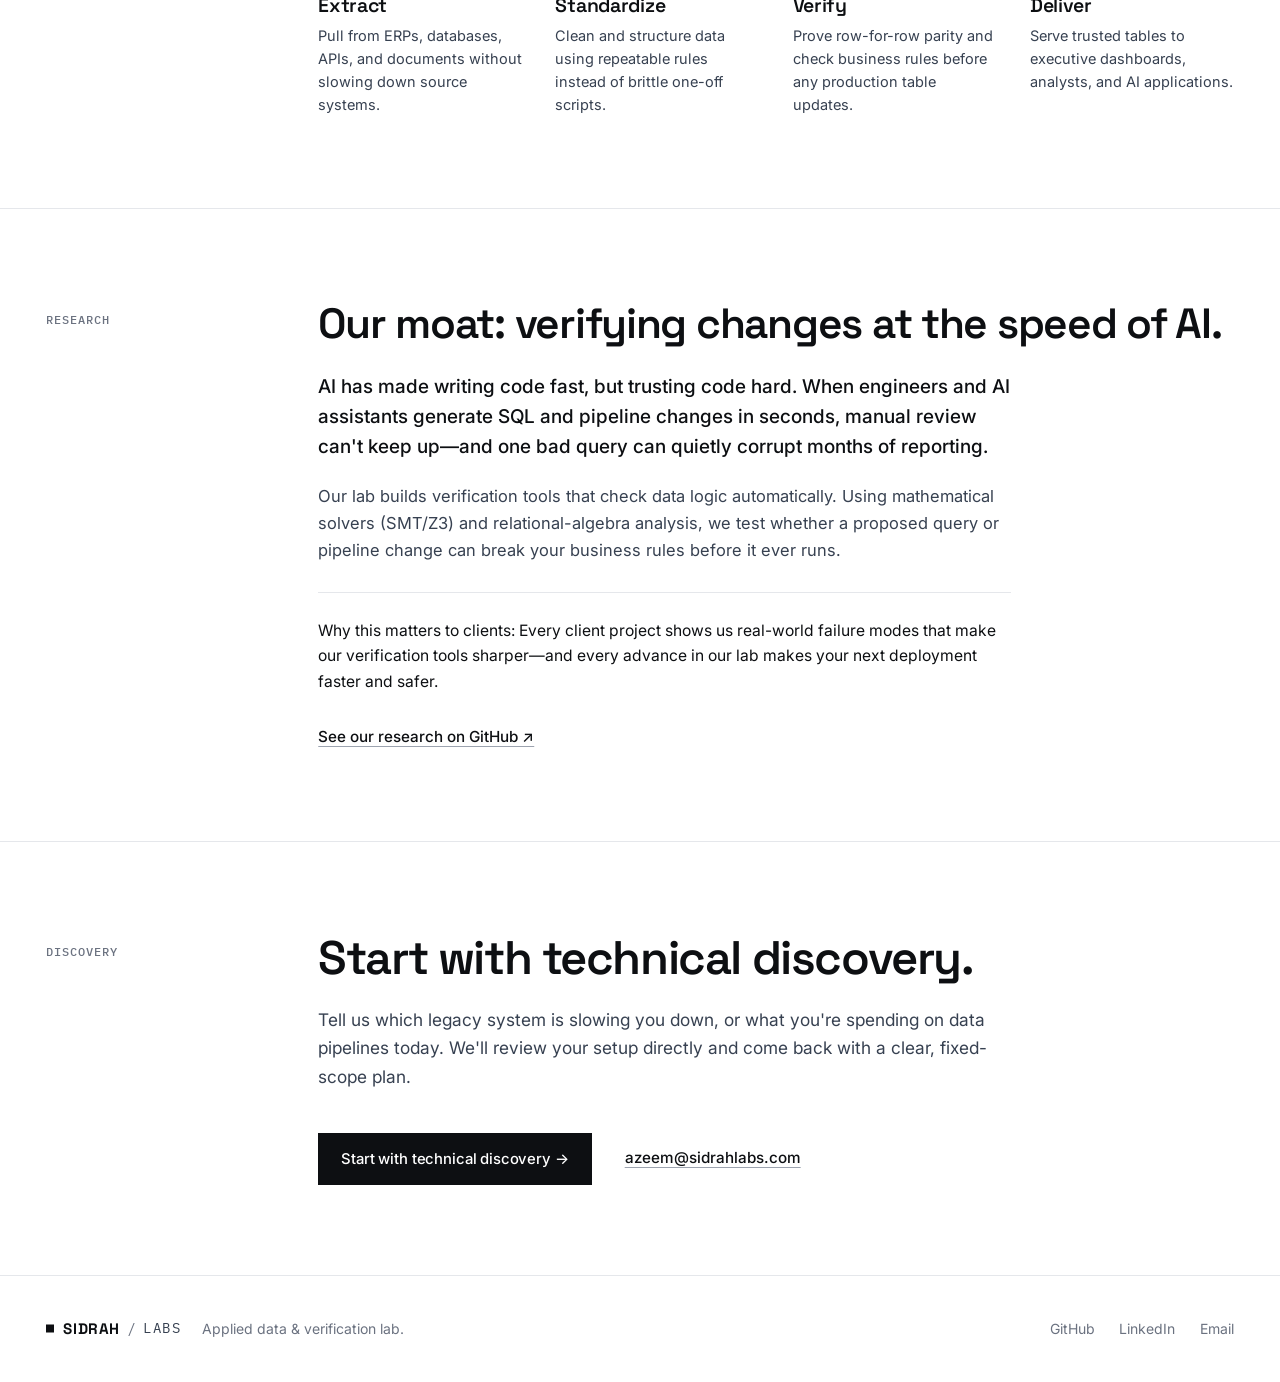
==== commit 66a13f20: "Updated" ====
--- a/index.html
+++ b/index.html
@@ -3,37 +3,47 @@
   <head>
     <meta charset="UTF-8" />
     <meta name="viewport" content="width=device-width, initial-scale=1" />
-    <title>Sidrah Labs — Build Data Systems You Can Trust and Change Safely</title>
-    <meta name="description" content="Sidrah Labs (سِدْرَة لابس) modernizes legacy ERPs and costly SaaS pipelines into AI-ready Databricks lakehouses—backed by pre-execution checks and formal verification research." />
+    <title>Sidrah Labs — Applied Data & Verification Lab</title>
+    <meta name="description" content="Sidrah Labs is an applied data and verification lab. We start with technical discovery and deliver services-as-software—turning legacy databases and costly SaaS pipelines into verified, AI-ready lakehouses." />
     <meta name="theme-color" content="#ffffff" />
     <link rel="canonical" href="https://sidrahlabs.com/" />
 
-    <!-- OpenGraph / Metadata -->
     <meta property="og:type" content="website" />
-    <meta property="og:title" content="Sidrah Labs — Build Data Systems You Can Trust and Change Safely" />
-    <meta property="og:description" content="Sidrah Labs (سِدْرَة لابس) modernizes legacy ERPs and costly SaaS pipelines into AI-ready Databricks lakehouses—backed by pre-execution checks and formal verification research." />
+    <meta property="og:title" content="Sidrah Labs — Applied Data & Verification Lab" />
+    <meta property="og:description" content="Sidrah Labs is an applied data and verification lab. We start with technical discovery and deliver services-as-software—turning legacy databases and costly SaaS pipelines into verified, AI-ready lakehouses." />
     <meta property="og:url" content="https://sidrahlabs.com/" />
     <meta property="og:image" content="https://sidrahlabs.com/og-image.png" />
-    <meta name="twitter:card" content="summary" />
-
-    <!-- Minimal SVG Monogram Favicon -->
+    <meta name="twitter:card" content="summary_large_image" />
+    <meta name="twitter:title" content="Sidrah Labs — Applied Data & Verification Lab" />
+    <meta name="twitter:description" content="Sidrah Labs is an applied data and verification lab. We start with technical discovery and deliver services-as-software—turning legacy databases and costly SaaS pipelines into verified, AI-ready lakehouses." />
+
     <link
       rel="icon"
       type="image/svg+xml"
-      href="data:image/svg+xml,%3Csvg xmlns='http://www.w3.org/2000/svg' viewBox='0 0 32 32'%3E%3Crect width='32' height='32' fill='%23111111'/%3E%3Ctext x='16' y='21' fill='%23ffffff' font-family='monospace' font-size='14' font-weight='bold' text-anchor='middle'%3ES/L%3C/text%3E%3C/svg%3E"
+      href="data:image/svg+xml,%3Csvg xmlns='http://www.w3.org/2000/svg' viewBox='0 0 32 32'%3E%3Crect width='32' height='32' fill='%230d0f12'/%3E%3Ctext x='16' y='21.5' fill='%23ffffff' font-family='Space Grotesk,system-ui,sans-serif' font-size='14' font-weight='700' letter-spacing='-0.5' text-anchor='middle'%3ESL%3C/text%3E%3C/svg%3E"
     />
 
+    <link rel="preconnect" href="https://fonts.googleapis.com" />
+    <link rel="preconnect" href="https://fonts.gstatic.com" crossorigin />
+    <link
+      href="https://fonts.googleapis.com/css2?family=IBM+Plex+Mono:wght@400;500&family=Inter:wght@400;500;600&family=Space+Grotesk:wght@500;600;700&display=swap"
+      rel="stylesheet"
+    />
+
     <link rel="stylesheet" href="/styles.css" />
 
-    <!-- Schema.org JSON-LD -->
     <script type="application/ld+json">
       {
         "@context": "https://schema.org",
         "@type": "ProfessionalService",
         "name": "Sidrah Labs",
         "url": "https://sidrahlabs.com/",
-        "description": "Sidrah Labs (\u0633\u0650\u062f\u0652\u0631\u064e\u0629 \u0644\u0627\u0628\u0633) modernizes legacy ERPs and costly SaaS pipelines into AI-ready Databricks lakehouses\u2014backed by pre-execution checks and formal verification research.",
-        "email": "azeem@sidrahlabs.com",
+        "description": "Sidrah Labs is an applied data and verification lab. We start with technical discovery and deliver services-as-software—turning legacy databases and costly SaaS pipelines into verified, AI-ready lakehouses.",
+        "founder": {
+          "@type": "Person",
+          "name": "Muhammad Azeem",
+          "email": "azeem@sidrahlabs.com"
+        },
         "sameAs": [
           "https://github.com/sidrah-labs",
           "https://www.linkedin.com/company/sidrah-labs"
@@ -42,246 +52,270 @@
     </script>
   </head>
   <body>
-    <a class="skip" href="#main">Skip to main content</a>
-
-    <header class="masthead">
-      <div class="wrap masthead-inner">
-        <a class="brand" href="/" aria-label="Sidrah Labs homepage">
-          <span class="brand-name">SIDRAH LABS</span>
-          <span class="brand-sub">/ SYSTEMS &amp; VERIFICATION</span>
+    <a class="skip-link" href="#main">Skip to content</a>
+
+    <header class="site-header">
+      <div class="wrap header-inner">
+        <a class="wordmark" href="#top" aria-label="Sidrah Labs, home">
+          <span class="wm-mark" aria-hidden="true"></span>
+          <span class="wm-primary">Sidrah</span>
+          <span class="wm-sep" aria-hidden="true">/</span>
+          <span class="wm-secondary">Labs</span>
         </a>
-        <nav class="nav" aria-label="Site navigation">
-          <a href="#engagements">Engagements</a>
-          <a href="#toolchain">Toolchain</a>
+        <nav class="nav" aria-label="Main">
+          <a href="#thesis">Why us</a>
+          <a href="#deployments">Engagements</a>
+          <a href="#proof">Evidence</a>
+          <a href="#method">How we work</a>
           <a href="#research">Research</a>
-          <a href="#field-notes">Field Notes</a>
+          <a class="nav-cta" href="mailto:azeem@sidrahlabs.com?subject=Technical%20Discovery%20%E2%80%94%20Sidrah%20Labs">Start discovery &rarr;</a>
         </nav>
-        <a class="btn-discovery" href="mailto:azeem@sidrahlabs.com?subject=Technical%20discovery">Discovery Call &rarr;</a>
       </div>
     </header>
 
     <main id="main">
-      <!-- Hero Section -->
-      <section class="wrap hero-section" aria-labelledby="hero-heading">
-        <div class="hero-kicker">APPLIED SYSTEMS &bull; PRODUCTION SERVICES &bull; FORMAL VERIFICATION</div>
-        <h1 id="hero-heading" class="hero-title">Data systems you can trust—and change safely.</h1>
-        <p class="hero-lead">Enterprises are bleeding budget on rented data connectors, stalled AI pilots over messy legacy ERPs, and fragile pipelines that break when changed at AI speed. Sidrah Labs delivers fixed-scope, AI-ready Databricks lakehouses powered by our internal verification toolchain—while researching formal verification for generated software and data.
-</p>
-        
-        <div class="hero-action-bar">
-          <a class="btn-primary" href="mailto:azeem@sidrahlabs.com?subject=Technical%20discovery">Scope an Engagement &rarr;</a>
-          <span class="direct-contact">or email directly: <a href="mailto:azeem@sidrahlabs.com">azeem@sidrahlabs.com</a></span>
-        </div>
-
-        <!-- The Thesis Model (Services -> Software -> Research) -->
-        <div class="thesis-matrix" role="region" aria-label="Operating Model">
-          <div class="matrix-banner">
-            <span class="mono-label">OPERATING THESIS</span>
-            <span class="matrix-summary">Pre-built toolchains compress delivery. Explicit contracts guarantee parity. Verification research makes change safe.</span>
-          </div>
-          <div class="matrix-grid">
-            <div class="matrix-col">
-              <div class="col-head">
-                <span class="col-id">01</span>
-                <span class="col-name">Deployments</span>
-              </div>
-              <h3 class="col-role">Fixed-Scope Outcomes</h3>
-              <p class="col-desc">Legacy ERP-to-Lakehouse migrations, Fivetran/SaaS cost off-ramps, and deterministic pipeline hardening in 10–21 days.</p>
+      <!-- Hero -->
+      <section id="top" class="hero">
+        <div class="wrap">
+          <p class="eyebrow">Applied Data & Verification Lab</p>
+          <h1>
+            Data systems your business can <span class="headline-em">trust</span>—delivered as software.
+          </h1>
+          <p class="hero-body">Sidrah Labs is an applied engineering and verification lab. We start with technical discovery to find why your data is slow, expensive, or unreliable. Then we deploy our own software inside your cloud to fix it—cutting pipeline costs by up to 80%, preparing legacy data for AI, and proving every number matches its source.</p>
+          <div class="hero-actions">
+            <a class="button" href="mailto:azeem@sidrahlabs.com?subject=Technical%20Discovery%20%E2%80%94%20Sidrah%20Labs">Start with technical discovery &rarr;</a>
+            <a class="text-link" href="mailto:azeem@sidrahlabs.com">azeem@sidrahlabs.com</a>
+          </div>
+          <p class="hero-meta">Research-led discovery · Services-as-software · Deployed in your cloud</p>
+        </div>
+      </section>
+
+      <!-- 01: Business Thesis / Why initiatives stall -->
+      <section id="thesis" class="section">
+        <div class="wrap grid">
+          <p class="label">Why us</p>
+          <div>
+            <h2>Why data projects stall—and why hiring more people doesn't fix them.</h2>
+            <p class="intro">Most teams face the same three problems: AI projects that can't launch because the underlying data is a mess, SaaS pipeline bills that grow every month, and agencies that charge by the hour to build everything from scratch.</p>
+            <ol class="rows">
+              <li class="row">
+                <p class="row-meta">01</p>
+                <div>
+                  <h3>AI fails when nobody trusts the numbers</h3>
+                  <p>Most AI pilots never leave staging because they sit on top of undocumented ERPs and legacy databases. If finance and operations can't reconcile an AI output against the system of record, the project gets shelved.</p>
+                </div>
+              </li>
+              <li class="row">
+                <p class="row-meta">02</p>
+                <div>
+                  <h3>Metered SaaS tools tax your growth</h3>
+                  <p>Connector tools like Fivetran charge by the row. As your business grows, your bill climbs for simple data movement that could run inside your own cloud at a fraction of the cost.</p>
+                </div>
+              </li>
+              <li class="row">
+                <p class="row-meta">03</p>
+                <div>
+                  <h3>Hourly consulting rewards slow delivery</h3>
+                  <p>Traditional agencies start from a blank repository and bill you to reinvent standard plumbing. Worse, as teams and AI coding tools push changes faster, silent errors slip past basic tests and corrupt executive reports.</p>
+                </div>
+              </li>
+            </ol>
+          </div>
+        </div>
+      </section>
+
+      <!-- 02: Commercial Sprints (Services-as-Software) -->
+      <section id="deployments" class="section">
+        <div class="wrap grid">
+          <p class="label">Engagements</p>
+          <div>
+            <h2>Start with discovery. Deliver in weeks.</h2>
+            <p class="intro">Every engagement begins with technical discovery: we audit your sources, costs, and failure modes, and agree on a fixed scope and price. Then we deploy our own tested software inside your cloud to deliver the result in weeks, not quarters.</p>
+            <ol class="rows">
+              <li class="row">
+                <div class="row-meta-stack">
+                  <span class="meta-code">01 · AI-Ready Data</span>
+                  <span class="meta-duration">14–21 days</span>
+                </div>
+                <div>
+                  <h3>Legacy ERP to AI-ready lakehouse</h3>
+                  <p class="row-outcome">Clean, reconciled data that leadership, analysts, and AI agents can use immediately.</p>
+                  <p>We pull data out of locked-in SQL, Oracle, and ERP systems into a governed Databricks lakehouse. Every table is checked row-for-row against your legacy records so finance signs off on day one.</p>
+                  <p class="focus">Databricks Medallion lakehouse · Reconciled financial & operational tables · Ready for BI & AI</p>
+                </div>
+              </li>
+              <li class="row">
+                <div class="row-meta-stack">
+                  <span class="meta-code">02 · Cost Reduction</span>
+                  <span class="meta-duration">14 days</span>
+                </div>
+                <div>
+                  <h3>Replace metered SaaS pipelines</h3>
+                  <p class="row-outcome">Cut recurring pipeline bills by up to 80% and own the code outright.</p>
+                  <p>Stop paying monthly rent per row. We replace metered SaaS connectors with fast, reliable pipelines that run inside your own cloud account—with zero downtime and verified parity during the switch.</p>
+                  <p class="focus">End per-row SaaS billing · Runs in your VPC · Verified zero-loss cutover</p>
+                </div>
+              </li>
+              <li class="row">
+                <div class="row-meta-stack">
+                  <span class="meta-code">03 · Reliability</span>
+                  <span class="meta-duration">10–14 days</span>
+                </div>
+                <div>
+                  <h3>Automated checks before code hits production</h3>
+                  <p class="row-outcome">Ship pipeline changes fast without breaking dashboards or corrupting metrics.</p>
+                  <p>When engineers or AI tools edit SQL and pipelines, syntax checks pass while broken logic slips through. We install automated pre-execution gates that block bad changes before they touch production data.</p>
+                  <p class="focus">Explicit data contracts · Pre-execution logic checks · No silent metric drift</p>
+                </div>
+              </li>
+            </ol>
+            <p class="note">Timelines are sprint targets. Exact scope, deliverables, and parity guarantees are locked after discovery.</p>
+          </div>
+        </div>
+      </section>
+
+      <!-- 03: Field Evidence (Production & Research Proof) -->
+      <section id="proof" class="section">
+        <div class="wrap grid">
+          <p class="label">Evidence</p>
+          <div>
+            <h2>Proven in production. Backed by research.</h2>
+            <p class="intro">The software we deploy in client sprints comes from years of running production data systems and our own research in formal verification.</p>
+            <ol class="rows">
+              <li class="row">
+                <p class="row-meta">2+ years in production</p>
+                <div>
+                  <h3>Enterprise ERP lakehouse with zero downtime</h3>
+                  <p>Built and ran an end-to-end Databricks lakehouse across complex ERP schemas. Our configuration-driven ingestion engine cut new-table onboarding from weeks of custom code to a single config change—and has run in production for over two years.</p>
+                </div>
+              </li>
+              <li class="row">
+                <p class="row-meta">100+ production extractors</p>
+                <div>
+                  <h3>Unstructured document pipelines for healthcare AI</h3>
+                  <p>Built fault-tolerant extraction infrastructure for a Silicon Valley medical AI company—combining over 100 concurrent crawlers with vision models to turn messy clinical documents into validated analytical tables.</p>
+                </div>
+              </li>
+              <li class="row">
+                <p class="row-meta">In-house R&D</p>
+                <div>
+                  <h3>Applied formal verification research</h3>
+                  <p>Led by a Databricks Certified Data Engineer Professional with published research extending the JavaPathFinder (JPF) and NeuroSPF symbolic execution engines—applying mathematical verification to modern software and AI.</p>
+                </div>
+              </li>
+            </ol>
+          </div>
+        </div>
+      </section>
+
+      <!-- 04: The Applied Lab Model (How we execute) -->
+      <section id="method" class="section">
+        <div class="wrap grid">
+          <p class="label">How we work</p>
+          <div>
+            <h2>Services-as-software, powered by an applied lab.</h2>
+            <p class="intro">We are built like a product and research lab, not a staffing firm. Because we bring our own software to every engagement—and improve it through in-house R&D—you get the speed of a product with the precision of custom engineering.</p>
+            <ol class="rows">
+              <li class="row">
+                <p class="row-meta">01</p>
+                <div>
+                  <h3>Research-led discovery first</h3>
+                  <p>We don't guess or sell open-ended retainers. We start by auditing your schemas, pipeline spend, and business rules—and hand you a clear architecture and fixed-scope plan.</p>
+                </div>
+              </li>
+              <li class="row">
+                <p class="row-meta">02</p>
+                <div>
+                  <h3>Delivered with our own software</h3>
+                  <p>We deploy our internal ingestion, diffing, and parity engines directly into your cloud VPC. You keep the code, with no lock-in or recurring license fees.</p>
+                </div>
+              </li>
+              <li class="row">
+                <p class="row-meta">03</p>
+                <div>
+                  <h3>Moated by in-house verification</h3>
+                  <p>Our verification tools check that every migration and pipeline edit preserves your business rules—giving you a level of mathematical assurance that manual testing cannot match.</p>
+                </div>
+              </li>
+            </ol>
+
+            <div class="sub-block">
+              <p class="sub-label">Execution Flow — Four steps, inside your cloud.</p>
+              <ol class="steps">
+                <li>
+                  <p class="step-tag">01 · Sources</p>
+                  <h3>Extract</h3>
+                  <p>Pull from ERPs, databases, APIs, and documents without slowing down source systems.</p>
+                </li>
+                <li>
+                  <p class="step-tag">02 · Engine</p>
+                  <h3>Standardize</h3>
+                  <p>Clean and structure data using repeatable rules instead of brittle one-off scripts.</p>
+                </li>
+                <li>
+                  <p class="step-tag">03 · Gate</p>
+                  <h3>Verify</h3>
+                  <p>Prove row-for-row parity and check business rules before any production table updates.</p>
+                </li>
+                <li>
+                  <p class="step-tag">04 · Outcome</p>
+                  <h3>Deliver</h3>
+                  <p>Serve trusted tables to executive dashboards, analysts, and AI applications.</p>
+                </li>
+              </ol>
             </div>
-            <div class="matrix-col">
-              <div class="col-head">
-                <span class="col-id">02</span>
-                <span class="col-name">Toolchain</span>
-              </div>
-              <h3 class="col-role">VPC-Deployed Accelerators</h3>
-              <p class="col-desc">Reusable PySpark ingestion frameworks, row-hash parity engines, and pre-execution schema gates deployed directly in your cloud.</p>
+          </div>
+        </div>
+      </section>
+
+      <!-- 05: In-House Research Moat -->
+      <section id="research" class="section">
+        <div class="wrap grid">
+          <p class="label">Research</p>
+          <div class="prose">
+            <h2>Our moat: verifying changes at the speed of AI.</h2>
+            <p class="lead">AI has made writing code fast, but trusting code hard. When engineers and AI assistants generate SQL and pipeline changes in seconds, manual review can't keep up—and one bad query can quietly corrupt months of reporting.</p>
+            <p>Our lab builds verification tools that check data logic automatically. Using mathematical solvers (SMT/Z3) and relational-algebra analysis, we test whether a proposed query or pipeline change can break your business rules before it ever runs.</p>
+            <p class="flywheel">Why this matters to clients: Every client project shows us real-world failure modes that make our verification tools sharper—and every advance in our lab makes your next deployment faster and safer.</p>
+            <p class="prose-link">
+              <a class="text-link" href="https://github.com/sidrah-labs" target="_blank" rel="noopener noreferrer">See our research on GitHub &#8599;</a>
+            </p>
+          </div>
+        </div>
+      </section>
+
+      <!-- Contact / Discovery -->
+      <section id="contact" class="section contact">
+        <div class="wrap grid">
+          <p class="label">Discovery</p>
+          <div>
+            <h2 class="contact-title">Start with technical discovery.</h2>
+            <p class="intro">Tell us which legacy system is slowing you down, or what you're spending on data pipelines today. We'll review your setup directly and come back with a clear, fixed-scope plan.</p>
+            <div class="hero-actions">
+              <a class="button" href="mailto:azeem@sidrahlabs.com?subject=Technical%20Discovery%20%E2%80%94%20Sidrah%20Labs">Start with technical discovery &rarr;</a>
+              <a class="text-link" href="mailto:azeem@sidrahlabs.com">azeem@sidrahlabs.com</a>
             </div>
-            <div class="matrix-col">
-              <div class="col-head">
-                <span class="col-id">03</span>
-                <span class="col-name">Research</span>
-              </div>
-              <h3 class="col-role">Formal Verification</h3>
-              <p class="col-desc">AST/SMT logic firewalls, symbolic execution (JPF/NeuroSPF), and mathematical proofs for AI-paced code and SQL mutations.</p>
-            </div>
-          </div>
-        </div>
-      </section>
-
-      <!-- Section 01: Engagements -->
-      <section id="engagements" class="wrap content-section" aria-labelledby="engagements-heading">
-        <div class="section-title-bar">
-          <span class="sec-num">01</span>
-          <h2 id="engagements-heading">Fixed-Scope Engagements</h2>
-        </div>
-
-        <div class="engagements-list">
-          <article class="eng-row">
-            <div class="eng-meta">
-              <span class="eng-code">ENG-01</span>
-              <span class="eng-dur">14–21 days</span>
-            </div>
-            <div class="eng-main">
-              <h3 class="eng-title">Legacy ERP & Unstructured Data to AI-Ready Lakehouse</h3>
-              <p class="eng-desc">Most AI and analytics pilots stall because models are plugged into undocumented legacy databases and messy PDFs. We migrate locked-in SQL, Oracle, and ERP silos into a governed Databricks Medallion architecture—wired to a concrete BI, Genie, or MCP agent workflow.</p>
-              <ul class="eng-deliverables">
-                <li>&bull; Config-driven PySpark snapshot/merge ingestion & unstructured extraction</li>
-                <li>&bull; Reconciled Bronze, Silver, and AI-ready Gold layers with verified business rules</li>
-                <li>&bull; Zero-code table onboarding via metadata configuration</li>
-              </ul>
-            </div>
-          </article>
-          <article class="eng-row">
-            <div class="eng-meta">
-              <span class="eng-code">ENG-02</span>
-              <span class="eng-dur">14 days</span>
-            </div>
-            <div class="eng-main">
-              <h3 class="eng-title">The 'Un-SaaS' Pipeline Off-Ramp (Cost & Ownership)</h3>
-              <p class="eng-desc">Stop paying runaway monthly rent on your data. We replace metered SaaS connectors (like Fivetran) and full-recompute batch jobs with owned, incremental Python (dlt / PySpark) pipelines inside your VPC—cutting connector and DBU spend by up to 80%.</p>
-              <ul class="eng-deliverables">
-                <li>&bull; Self-hosted, zero-row-loss incremental ingestion inside your VPC</li>
-                <li>&bull; Mathematical row-hash and distribution parity against legacy tables</li>
-                <li>&bull; Elimination of third-party MAR billing spikes and vendor lock-in</li>
-              </ul>
-            </div>
-          </article>
-          <article class="eng-row">
-            <div class="eng-meta">
-              <span class="eng-code">ENG-03</span>
-              <span class="eng-dur">10–14 days</span>
-            </div>
-            <div class="eng-main">
-              <h3 class="eng-title">Pipeline Hardening & Pre-Execution Contract Gates</h3>
-              <p class="eng-desc">When engineers and AI coding agents ship SQL and pipeline edits at machine speed, syntax checks pass while join fan-outs, rounding errors, and schema drift silently corrupt production. We install deterministic pre-execution gates that block bad mutations before runtime.</p>
-              <ul class="eng-deliverables">
-                <li>&bull; Static AST query validation & explicit pre-execution schema contracts</li>
-                <li>&bull; Deterministic DataFrame business-rule and invariant assertions</li>
-                <li>&bull; Automated Golden-SQL regression & parity evaluation suites</li>
-              </ul>
-            </div>
-          </article>
-        </div>
-        <p class="section-footnote">Timelines are fixed sprint targets. Exact scope and mathematical parity guarantees are locked after technical discovery.</p>
-      </section>
-
-      <!-- Section 02: Toolchain -->
-      <section id="toolchain" class="wrap content-section" aria-labelledby="toolchain-heading">
-        <div class="section-title-bar">
-          <span class="sec-num">02</span>
-          <h2 id="toolchain-heading">Internal Toolchain</h2>
-        </div>
-        <p class="section-subtext">We do not start from a blank repository or bill hours to reinvent standard plumbing. Every engagement deploys our battle-tested software modules directly into your cloud estate—delivering in days what traditional consultancies take months to scope.</p>
-
-        <div class="toolchain-grid">
-          <div class="tool-card">
-            <span class="tool-tag">PKG / INGEST</span>
-            <h3 class="tool-title">Metadata Ingestion & Un-SaaS Kit</h3>
-            <p class="tool-desc">High-concurrency PySpark and Python dlt frameworks for hostile ERP snapshot/merge diffing, API/document extraction, and zero-row-loss CDC reconciliation.</p>
-          </div>
-          <div class="tool-card">
-            <span class="tool-tag">PKG / PARITY</span>
-            <h3 class="tool-title">Deterministic Rules & Parity Engine</h3>
-            <p class="tool-desc">Modular DataFrame business-logic engine and automated row-hash/distribution checkers proving migrated tables mathematically match legacy financial ground truth.</p>
-          </div>
-          <div class="tool-card">
-            <span class="tool-tag">PKG / GATES</span>
-            <h3 class="tool-title">Pre-Execution Schema & AST Gates</h3>
-            <p class="tool-desc">Static query analysis and explicit contract assertions that intercept breaking schema drift, unsafe joins, and destructive DDL before queries touch Gold tables.</p>
-          </div>
-        </div>
-      </section>
-
-      <!-- Section 03: Research -->
-      <section id="research" class="wrap content-section" aria-labelledby="research-heading">
-        <div class="section-title-bar">
-          <span class="sec-num">03</span>
-          <h2 id="research-heading">Applied Research</h2>
-        </div>
-
-        <div class="research-layout">
-          <div class="research-left">
-            <p class="research-premise">As AI accelerates code and SQL generation by 240%+, the enterprise bottleneck shifts from writing software to proving a mutation is safe to run.</p>
-            <p class="research-body">Without machine-checked verification, AI-paced engineering carries a poison pill: silent, catastrophic bugs in production. Sidrah Labs investigates AST/SMT-based query verification (Z3), relational algebra equivalence, and neuro-symbolic execution harnesses (extending JavaPathFinder and NeuroSPF) to build reusable logic firewalls that mathematically prove generated code patches and data transformations preserve strict business invariants prior to execution.
-</p>
-            <a class="research-link" href="https://github.com/sidrah-labs" target="_blank" rel="noopener noreferrer">
-              View open-source research on GitHub &rarr;
-            </a>
-          </div>
-          <div class="research-right">
-            <div class="flywheel-box">
-              <span class="flywheel-header">THE COMPOUNDING FLYWHEEL</span>
-              <p class="flywheel-text">Real-world enterprise migrations expose hostile edge cases and undocumented failure modes. Those anonymized failure patterns become formal benchmarks in our research lab—continuously hardening the verification gates we deploy.</p>
-            </div>
-          </div>
-        </div>
-      </section>
-
-      <!-- Section 04: Field Notes -->
-      <section id="field-notes" class="wrap content-section" aria-labelledby="notes-heading">
-        <div class="section-title-bar">
-          <span class="sec-num">04</span>
-          <h2 id="notes-heading">Field Notes & Track Record</h2>
-        </div>
-
-        <div class="notes-table">
-          <div class="note-row">
-            <div class="note-metric">2+ YRS</div>
-            <div class="note-info">
-              <h3 class="note-title">Zero-Downtime Self-Service ERP Lakehouse</h3>
-              <span class="note-client">Enterprise Production</span>
-              <p class="note-summary">Architected and operated an end-to-end Databricks Medallion lakehouse across complex ERP financial and payroll schemas. Engineered a config-driven PySpark snapshot/merge framework and deterministic DataFrame rules engine running continuously for 2+ years without architectural regressions.</p>
-            </div>
-          </div>
-          <div class="note-row">
-            <div class="note-metric">100+ SPIDERS</div>
-            <div class="note-info">
-              <h3 class="note-title">High-Concurrency HealthAI Extraction Infrastructure</h3>
-              <span class="note-client">Silicon Valley HealthAI Team</span>
-              <p class="note-summary">Engineered fault-tolerant extraction pipelines combining 100+ asynchronous extractors (bounded semaphores, custom rate-limit governors) with layout-aware PDF/table vision models to convert messy documents into schema-validated analytical tables.</p>
-            </div>
-          </div>
-          <div class="note-row">
-            <div class="note-metric">JPF / SMT</div>
-            <div class="note-info">
-              <h3 class="note-title">Neuro-Symbolic & Symbolic Execution Research</h3>
-              <span class="note-client">Formal Methods R&D</span>
-              <p class="note-summary">Applied formal-methods research extending JavaPathFinder (JPF) and NeuroSPF symbolic execution harnesses—bridging classical constraint solving with neural and LLM representations.</p>
-            </div>
-          </div>
-        </div>
-      </section>
-
-      <!-- Closing Callout -->
-      <section class="wrap closing-section">
-        <div class="closing-card">
-          <h2>Start with a technical discovery.</h2>
-          <p>Bring your hostile legacy ERP, your runaway Fivetran/DBU invoice, or the production pipeline your team is afraid to change. You receive a concrete architecture diagnosis, parity verification plan, and fixed sprint timeline before any work begins.</p>
-          <div class="closing-actions">
-            <a class="btn-primary" href="mailto:azeem@sidrahlabs.com?subject=Technical%20discovery">Discuss a Fixed-Scope Sprint &rarr;</a>
-            <span class="closing-email">azeem@sidrahlabs.com</span>
           </div>
         </div>
       </section>
     </main>
 
-    <!-- Minimalist Technical Footer -->
-    <footer class="footer">
+    <footer class="site-footer">
       <div class="wrap footer-inner">
-        <div class="footer-left">
-          <span>Sidrah Labs (سِدْرَة لابس) — High-assurance Data Infrastructure & Verification Research.</span>
-        </div>
-        <div class="footer-links">
-          <a href="https://github.com/sidrah-labs" target="_blank" rel="noopener noreferrer">
-            GitHub
-          </a>
-          <a href="https://www.linkedin.com/company/sidrah-labs" target="_blank" rel="noopener noreferrer">
-            LinkedIn
-          </a>
-          <a href="mailto:azeem@sidrahlabs.com" >
-            Email
-          </a>
-        </div>
+        <div class="footer-brand">
+          <span class="wordmark wordmark-footer">
+            <span class="wm-mark" aria-hidden="true"></span>
+            <span class="wm-primary">Sidrah</span>
+            <span class="wm-sep" aria-hidden="true">/</span>
+            <span class="wm-secondary">Labs</span>
+          </span>
+          <span class="footer-tagline">Applied data & verification lab.</span>
+        </div>
+        <nav aria-label="Footer">
+          <a href="https://github.com/sidrah-labs" target="_blank" rel="noopener noreferrer">GitHub</a>
+          <a href="https://www.linkedin.com/company/sidrah-labs" target="_blank" rel="noopener noreferrer">LinkedIn</a>
+          <a href="mailto:azeem@sidrahlabs.com">Email</a>
+        </nav>
       </div>
     </footer>
   </body>
--- a/styles.css
+++ b/styles.css
@@ -1,23 +1,25 @@
 /* ==========================================================================
-   Sidrah Labs — Minimal Technical Lab / Hacker Systems Aesthetic
-   Strict, sparse, high-density, system fonts, zero ornamentation.
-   Inspired by SQLite, Dan Luu, Recurse Center, and Jane Street Engineering.
+   Sidrah Labs — Editorial & Applied Lab Design System
+   No boxes, no cards, no shadows. Structure comes from typographic scale,
+   two-column proportion, generous negative space, and hairline rules.
    ========================================================================== */
 
 :root {
+  --ink: #0d0f12;
+  --ink-secondary: #374151;
+  --muted: #6b7280;
+  --rule: #e5e7eb;
+  --rule-strong: #0d0f12;
   --bg: #ffffff;
-  --surface: #fafafa;
-  --surface-alt: #f4f4f4;
-  --text: #1a1a1a;
-  --text-muted: #595959;
-  --border: #e0e0e0;
-  --border-dark: #222222;
-  --accent: #0f4a27;
-  
-  --font-system: -apple-system, BlinkMacSystemFont, "Segoe UI", Roboto, "Helvetica Neue", Arial, sans-serif;
-  --font-mono: ui-monospace, SFMono-Regular, "SF Mono", Menlo, Consolas, "Liberation Mono", monospace;
-  
-  --wrap-width: 900px;
+  --accent: #0f5132;
+
+  --font-display: "Space Grotesk", -apple-system, BlinkMacSystemFont, "Segoe UI", sans-serif;
+  --font-sans: "Inter", -apple-system, BlinkMacSystemFont, "Segoe UI", Helvetica, Arial, sans-serif;
+  --font-mono: "IBM Plex Mono", ui-monospace, SFMono-Regular, Menlo, Consolas, monospace;
+
+  --wrap: 72rem;
+  --label-col: 13rem;
+  --gap: 3.5rem;
 }
 
 *,
@@ -27,673 +29,507 @@
 }
 
 html {
+  font-family: var(--font-sans);
+  font-size: 16.5px;
+  line-height: 1.62;
+  color: var(--ink);
   background: var(--bg);
-  color: var(--text);
-  font-family: var(--font-system);
-  font-size: 15px;
-  line-height: 1.6;
   scroll-behavior: smooth;
   -webkit-text-size-adjust: 100%;
 }
 
 body {
   margin: 0;
+  -webkit-font-smoothing: antialiased;
+  -moz-osx-font-smoothing: grayscale;
+  text-rendering: optimizeLegibility;
+}
+
+h1,
+h2,
+h3,
+p,
+ol {
+  margin: 0;
+}
+
+ol {
   padding: 0;
-  text-rendering: optimizeLegibility;
-  -webkit-font-smoothing: antialiased;
+  list-style: none;
 }
 
 a {
-  color: var(--text);
-  text-decoration-thickness: 1px;
-  text-underline-offset: 3px;
-}
-
-a:hover {
-  color: var(--accent);
-}
-
-a:focus-visible,
-button:focus-visible {
-  outline: 2px solid var(--accent);
-  outline-offset: 2px;
+  color: inherit;
+  text-decoration: none;
+}
+
+:focus-visible {
+  outline: 2px solid var(--ink);
+  outline-offset: 3px;
+}
+
+.skip-link {
+  position: absolute;
+  left: 1rem;
+  top: -100px;
+  background: var(--ink);
+  color: var(--bg);
+  padding: 0.5rem 1rem;
+}
+
+.skip-link:focus {
+  top: 1rem;
 }
 
 .wrap {
-  width: min(calc(100% - 2.5rem), var(--wrap-width));
+  width: min(100% - 3.5rem, var(--wrap));
   margin-inline: auto;
 }
 
-.skip {
-  position: absolute;
-  top: -9999px;
-  left: 1rem;
-  background: #000;
-  color: #fff;
-  padding: 0.5rem 1rem;
-  z-index: 1000;
-}
-
-.skip:focus {
-  top: 1rem;
-}
-
-/* ==========================================================================
-   Masthead Navigation
-   ========================================================================== */
-.masthead {
-  border-bottom: 1px solid var(--border);
-  background: var(--bg);
-  position: sticky;
-  top: 0;
-  z-index: 100;
-}
-
-.masthead-inner {
+/* ==========================================================================
+   Header & Bespoke Wordmark Typography
+   ========================================================================== */
+.site-header {
+  border-bottom: 1px solid var(--rule);
+}
+
+.header-inner {
   display: flex;
   align-items: center;
   justify-content: space-between;
-  padding-block: 0.85rem;
-  gap: 1rem;
-}
-
-.brand {
-  display: flex;
-  align-items: baseline;
-  gap: 0.4rem;
-  text-decoration: none;
-  font-family: var(--font-mono);
-}
-
-.brand-name {
+  gap: 2rem;
+  padding-block: 1.5rem;
+}
+
+.wordmark {
+  display: inline-flex;
+  align-items: center;
+  gap: 0.35rem;
+  font-family: var(--font-display);
+  font-size: 1.05rem;
+  line-height: 1;
+  color: var(--ink);
+  user-select: none;
+}
+
+.wm-mark {
+  display: inline-block;
+  width: 0.5rem;
+  height: 0.5rem;
+  background: var(--ink);
+  margin-right: 0.2rem;
+  transform: translateY(-0.5px);
+}
+
+.wm-primary {
   font-weight: 700;
-  font-size: 0.95rem;
-  letter-spacing: -0.02em;
-}
-
-.brand-sub {
+  letter-spacing: 0.04em;
+  text-transform: uppercase;
+}
+
+.wm-sep {
+  font-family: var(--font-mono);
+  font-weight: 400;
+  font-size: 0.9rem;
+  color: var(--muted);
+  margin-inline: 0.08rem;
+}
+
+.wm-secondary {
+  font-family: var(--font-mono);
+  font-weight: 400;
+  font-size: 0.82rem;
+  letter-spacing: 0.12em;
+  text-transform: uppercase;
+  color: var(--ink-secondary);
+}
+
+.nav {
+  display: flex;
+  align-items: center;
+  gap: 2rem;
+  font-size: 0.875rem;
+  color: var(--ink-secondary);
+}
+
+.nav a:hover,
+.site-footer a:hover {
+  color: var(--ink);
+}
+
+.nav-cta {
+  color: var(--ink);
+  font-weight: 500;
+  padding-bottom: 2px;
+  border-bottom: 1px solid var(--ink);
+}
+
+/* ==========================================================================
+   Hero
+   ========================================================================== */
+.hero {
+  padding-block: 6.5rem 5.5rem;
+}
+
+.eyebrow {
+  font-family: var(--font-mono);
+  font-size: 0.76rem;
+  font-weight: 500;
+  letter-spacing: 0.08em;
+  text-transform: uppercase;
+  color: var(--muted);
+  margin-bottom: 1.5rem;
+}
+
+h1 {
+  font-family: var(--font-display);
+  font-size: clamp(2.5rem, 5.2vw, 4.25rem);
+  font-weight: 600;
+  line-height: 1.06;
+  letter-spacing: -0.035em;
+  max-width: 17.5em;
+}
+
+.headline-em {
+  color: var(--ink);
+}
+
+.hero-body {
+  margin-top: 2rem;
+  max-width: 43rem;
+  font-size: 1.125rem;
+  line-height: 1.68;
+  color: var(--ink-secondary);
+}
+
+.hero-actions {
+  display: flex;
+  align-items: center;
+  flex-wrap: wrap;
+  gap: 1.25rem 2rem;
+  margin-top: 2.5rem;
+}
+
+.hero-meta {
+  margin-top: 3rem;
+  font-family: var(--font-mono);
+  font-size: 0.76rem;
+  letter-spacing: 0.04em;
+  color: var(--muted);
+}
+
+.button {
+  display: inline-block;
+  padding: 0.85rem 1.4rem;
+  background: var(--ink);
+  color: var(--bg);
+  font-size: 0.9rem;
+  font-weight: 500;
+  letter-spacing: -0.01em;
+}
+
+.button:hover {
+  background: #262930;
+}
+
+.text-link {
+  font-size: 0.925rem;
+  font-weight: 500;
+  color: var(--ink);
+  text-decoration: underline;
+  text-decoration-color: #9ca3af;
+  text-underline-offset: 4px;
+}
+
+.text-link:hover {
+  text-decoration-color: var(--ink);
+}
+
+/* ==========================================================================
+   Sections & Two-Column Editorial Grid
+   ========================================================================== */
+.section {
+  padding-block: 5.5rem;
+  border-top: 1px solid var(--rule);
+}
+
+.grid {
+  display: grid;
+  grid-template-columns: var(--label-col) minmax(0, 1fr);
+  gap: var(--gap);
+}
+
+.label {
+  font-family: var(--font-mono);
   font-size: 0.75rem;
-  color: var(--text-muted);
-}
-
-.nav {
-  display: flex;
-  align-items: center;
-  gap: 1.25rem;
-  font-family: var(--font-mono);
-  font-size: 0.8rem;
-}
-
-.nav a {
-  text-decoration: none;
-  color: var(--text-muted);
-}
-
-.nav a:hover {
-  color: var(--text);
-  text-decoration: underline;
-}
-
-.btn-discovery {
-  font-family: var(--font-mono);
-  font-size: 0.78rem;
+  font-weight: 500;
+  letter-spacing: 0.08em;
+  text-transform: uppercase;
+  color: var(--muted);
+  padding-top: 0.55rem;
+}
+
+h2 {
+  font-family: var(--font-display);
+  font-size: clamp(1.85rem, 3.3vw, 2.65rem);
   font-weight: 600;
-  padding: 0.35rem 0.65rem;
-  border: 1px solid var(--border-dark);
-  text-decoration: none;
-  white-space: nowrap;
-}
-
-.btn-discovery:hover {
-  background: var(--text);
-  color: #fff;
-}
-
-/* ==========================================================================
-   Hero Section
-   ========================================================================== */
-.hero-section {
-  padding-block: 3.5rem 2.5rem;
-  border-bottom: 1px solid var(--border);
-}
-
-.hero-kicker {
-  font-family: var(--font-mono);
-  font-size: 0.75rem;
-  font-weight: 600;
-  letter-spacing: 0.05em;
-  color: var(--accent);
-  margin-bottom: 1rem;
-}
-
-.hero-title {
-  font-size: clamp(2rem, 5vw, 3.25rem);
-  font-weight: 700;
-  line-height: 1.15;
+  line-height: 1.12;
   letter-spacing: -0.03em;
-  margin: 0 0 1.25rem;
-  max-width: 25ch;
-}
-
-.hero-lead {
-  font-size: 1.1rem;
-  color: #333333;
-  margin: 0 0 1.5rem;
-  line-height: 1.6;
-  max-width: 65ch;
-}
-
-.hero-action-bar {
-  display: flex;
-  align-items: baseline;
-  flex-wrap: wrap;
-  gap: 1rem 1.5rem;
-  margin-bottom: 2.5rem;
-}
-
-.btn-primary {
-  display: inline-block;
-  padding: 0.65rem 1.15rem;
-  background: var(--text);
-  color: #fff;
-  border: 1px solid var(--text);
-  font-family: var(--font-mono);
-  font-size: 0.85rem;
-  font-weight: 600;
-  text-decoration: none;
-}
-
-.btn-primary:hover {
-  background: var(--accent);
-  border-color: var(--accent);
-}
-
-.direct-contact {
-  font-family: var(--font-mono);
-  font-size: 0.8rem;
-  color: var(--text-muted);
-}
-
-.direct-contact a {
-  color: var(--text);
-  font-weight: 600;
-}
-
-/* Operating Thesis Matrix */
-.thesis-matrix {
-  border: 1px solid var(--border);
-  background: var(--surface);
-}
-
-.matrix-banner {
-  display: flex;
-  align-items: baseline;
-  gap: 1rem;
-  padding: 0.65rem 1rem;
-  background: var(--surface-alt);
-  border-bottom: 1px solid var(--border);
-}
-
-.mono-label {
-  font-family: var(--font-mono);
-  font-size: 0.72rem;
-  font-weight: 700;
-  letter-spacing: 0.05em;
-  color: var(--text-muted);
-}
-
-.matrix-summary {
-  font-family: var(--font-mono);
-  font-size: 0.8rem;
-  font-weight: 600;
-  color: var(--accent);
-}
-
-.matrix-grid {
-  display: grid;
-  grid-template-columns: repeat(3, 1fr);
-  divide-x: 1px solid var(--border);
-}
-
-.matrix-col {
-  padding: 1.25rem 1rem;
-  border-right: 1px solid var(--border);
-}
-
-.matrix-col:last-child {
-  border-right: none;
-}
-
-.col-head {
-  display: flex;
-  align-items: center;
-  gap: 0.5rem;
-  font-family: var(--font-mono);
-  margin-bottom: 0.4rem;
-}
-
-.col-id {
-  font-size: 0.75rem;
-  color: var(--accent);
-  font-weight: 700;
-}
-
-.col-name {
-  font-size: 0.75rem;
-  font-weight: 700;
-  letter-spacing: 0.05em;
-  text-transform: uppercase;
-}
-
-.col-role {
-  margin: 0 0 0.4rem;
-  font-size: 0.95rem;
+  max-width: 22em;
+}
+
+.intro {
+  margin-top: 1.25rem;
+  max-width: 42rem;
+  font-size: 1.05rem;
+  line-height: 1.65;
+  color: var(--ink-secondary);
+}
+
+h3 {
+  font-family: var(--font-display);
+  font-size: 1.18rem;
   font-weight: 600;
   line-height: 1.3;
-}
-
-.col-desc {
-  margin: 0;
-  font-size: 0.85rem;
-  color: var(--text-muted);
-  line-height: 1.5;
-}
-
-/* ==========================================================================
-   Section Headers & Common
-   ========================================================================== */
-.content-section {
-  padding-block: 3.5rem;
-  border-bottom: 1px solid var(--border);
-}
-
-.section-title-bar {
-  display: flex;
-  align-items: baseline;
-  gap: 0.75rem;
-  margin-bottom: 1.75rem;
-  border-bottom: 2px solid var(--border-dark);
-  padding-bottom: 0.5rem;
-}
-
-.sec-num {
-  font-family: var(--font-mono);
-  font-size: 0.85rem;
-  font-weight: 700;
-  color: var(--accent);
-}
-
-.section-title-bar h2 {
-  margin: 0;
-  font-size: 1.4rem;
-  font-weight: 700;
-  letter-spacing: -0.02em;
-}
-
-.section-subtext {
-  font-size: 0.95rem;
-  color: var(--text-muted);
-  margin: -0.75rem 0 1.5rem;
-  max-width: 65ch;
-}
-
-.section-footnote {
-  margin-top: 1.25rem;
-  font-family: var(--font-mono);
-  font-size: 0.75rem;
-  color: var(--text-muted);
-}
-
-/* ==========================================================================
-   Section 01: Engagements
-   ========================================================================== */
-.engagements-list {
-  display: flex;
-  flex-direction: column;
-}
-
-.eng-row {
+  letter-spacing: -0.015em;
+  margin-bottom: 0.45rem;
+}
+
+/* ==========================================================================
+   Editorial Rows (separated by hairlines)
+   ========================================================================== */
+.rows {
+  margin-top: 2.75rem;
+  border-bottom: 1px solid var(--rule);
+}
+
+.row {
   display: grid;
-  grid-template-columns: 140px minmax(0, 1fr);
-  gap: 1.5rem;
-  padding-block: 1.5rem;
-  border-bottom: 1px solid var(--border);
-}
-
-.eng-row:first-child {
-  padding-top: 0;
-}
-
-.eng-meta {
+  grid-template-columns: 11.5rem minmax(0, 1fr);
+  gap: 2.25rem;
+  padding-block: 2.15rem;
+  border-top: 1px solid var(--rule);
+}
+
+.row p {
+  color: var(--ink-secondary);
+  max-width: 42rem;
+  font-size: 0.96rem;
+}
+
+.row .row-meta {
+  font-family: var(--font-mono);
+  font-size: 0.76rem;
+  letter-spacing: 0.03em;
+  color: var(--muted);
+  padding-top: 0.25rem;
+}
+
+.row-meta-stack {
   display: flex;
   flex-direction: column;
   gap: 0.25rem;
-  font-family: var(--font-mono);
   padding-top: 0.2rem;
-}
-
-.eng-code {
-  font-size: 0.8rem;
-  font-weight: 700;
-  color: var(--accent);
-}
-
-.eng-dur {
-  font-size: 0.75rem;
-  color: var(--text-muted);
-}
-
-.eng-main {
-  display: flex;
-  flex-direction: column;
-}
-
-.eng-title {
-  margin: 0 0 0.5rem;
+  font-family: var(--font-mono);
+}
+
+.meta-code {
+  font-size: 0.76rem;
+  font-weight: 500;
+  color: var(--ink);
+  letter-spacing: 0.02em;
+}
+
+.meta-duration {
+  font-size: 0.74rem;
+  color: var(--muted);
+}
+
+.row .row-outcome {
+  color: var(--ink);
+  font-weight: 500;
+  font-size: 0.98rem;
+  margin-bottom: 0.55rem;
+}
+
+.row .focus {
+  margin-top: 0.85rem;
+  font-family: var(--font-mono);
+  font-size: 0.76rem;
+  letter-spacing: 0.02em;
+  color: var(--muted);
+}
+
+.note {
+  margin-top: 1.5rem;
+  font-family: var(--font-mono);
+  font-size: 0.76rem;
+  color: var(--muted);
+}
+
+/* ==========================================================================
+   Sub-block: 4-Stage Architecture Pattern
+   ========================================================================== */
+.sub-block {
+  margin-top: 3.75rem;
+}
+
+.sub-label {
+  font-family: var(--font-mono);
+  font-size: 0.76rem;
+  letter-spacing: 0.06em;
+  text-transform: uppercase;
+  color: var(--muted);
+  margin-bottom: 1.5rem;
+}
+
+.steps {
+  display: grid;
+  grid-template-columns: repeat(4, minmax(0, 1fr));
+  gap: 2rem;
+}
+
+.steps li {
+  padding-top: 1.1rem;
+  border-top: 1px solid var(--rule-strong);
+}
+
+.steps p {
+  font-size: 0.88rem;
+  line-height: 1.58;
+  color: var(--ink-secondary);
+}
+
+.steps .step-tag {
+  font-family: var(--font-mono);
+  font-size: 0.74rem;
+  color: var(--muted);
+  margin-bottom: 0.55rem;
+}
+
+/* ==========================================================================
+   In-House Research Prose
+   ========================================================================== */
+.prose p {
+  margin-top: 1.25rem;
+  max-width: 42rem;
+  color: var(--ink-secondary);
+}
+
+.prose .lead {
+  margin-top: 1.5rem;
   font-size: 1.15rem;
-  font-weight: 600;
-  letter-spacing: -0.01em;
-}
-
-.eng-desc {
-  margin: 0 0 0.75rem;
-  font-size: 0.9rem;
-  color: #333333;
   line-height: 1.6;
-}
-
-.eng-deliverables {
-  list-style: none;
-  margin: 0;
-  padding: 0;
-  display: flex;
-  flex-direction: column;
-  gap: 0.25rem;
-  font-family: var(--font-mono);
-  font-size: 0.78rem;
-  color: var(--text-muted);
-}
-
-/* ==========================================================================
-   Section 02: Toolchain
-   ========================================================================== */
-.toolchain-grid {
-  display: grid;
-  grid-template-columns: repeat(3, 1fr);
-  gap: 1rem;
-}
-
-.tool-card {
-  border: 1px solid var(--border);
-  background: var(--surface);
-  padding: 1.25rem 1rem;
-}
-
-.tool-tag {
-  display: inline-block;
-  font-family: var(--font-mono);
-  font-size: 0.72rem;
-  font-weight: 700;
-  color: var(--accent);
-  margin-bottom: 0.5rem;
-}
-
-.tool-title {
-  margin: 0 0 0.5rem;
-  font-size: 1rem;
-  font-weight: 600;
-  line-height: 1.3;
-}
-
-.tool-desc {
-  margin: 0;
+  color: var(--ink);
+  font-weight: 500;
+}
+
+.prose .flywheel {
+  margin-top: 1.75rem;
+  padding-top: 1.5rem;
+  border-top: 1px solid var(--rule);
+  color: var(--ink);
+  font-size: 0.95rem;
+}
+
+.prose .prose-link {
+  margin-top: 1.75rem;
+}
+
+/* ==========================================================================
+   Contact & Footer
+   ========================================================================== */
+.contact-title {
+  font-size: clamp(2rem, 3.8vw, 2.85rem);
+}
+
+.site-footer {
+  border-top: 1px solid var(--rule);
+}
+
+.footer-inner {
+  display: flex;
+  justify-content: space-between;
+  align-items: center;
+  flex-wrap: wrap;
+  gap: 1rem 2rem;
+  padding-block: 2.5rem;
   font-size: 0.85rem;
-  color: var(--text-muted);
-  line-height: 1.5;
-}
-
-/* ==========================================================================
-   Section 03: Research
-   ========================================================================== */
-.research-layout {
-  display: grid;
-  grid-template-columns: minmax(0, 1.2fr) minmax(0, 1fr);
-  gap: 2rem;
-}
-
-.research-premise {
-  font-size: 1.1rem;
-  font-weight: 600;
-  color: var(--text);
-  margin: 0 0 1rem;
-  line-height: 1.45;
-}
-
-.research-body {
-  font-size: 0.9rem;
-  color: #333333;
-  margin: 0 0 1.25rem;
-  line-height: 1.6;
-}
-
-.research-link {
-  font-family: var(--font-mono);
-  font-size: 0.8rem;
-  font-weight: 600;
-  color: var(--accent);
-}
-
-.flywheel-box {
-  border: 1px solid var(--border);
-  background: var(--surface);
-  padding: 1.25rem;
-}
-
-.flywheel-header {
-  display: block;
-  font-family: var(--font-mono);
-  font-size: 0.72rem;
-  font-weight: 700;
-  color: var(--accent);
-  letter-spacing: 0.05em;
-  margin-bottom: 0.5rem;
-}
-
-.flywheel-text {
-  margin: 0;
-  font-size: 0.85rem;
-  color: #333333;
-  line-height: 1.55;
-}
-
-/* ==========================================================================
-   Section 04: Field Notes
-   ========================================================================== */
-.notes-table {
-  border: 1px solid var(--border);
-}
-
-.note-row {
-  display: grid;
-  grid-template-columns: 140px minmax(0, 1fr);
-  border-bottom: 1px solid var(--border);
-  padding: 1.25rem 1rem;
-}
-
-.note-row:last-child {
-  border-bottom: none;
-}
-
-.note-metric {
-  font-family: var(--font-mono);
-  font-size: 0.8rem;
-  font-weight: 700;
-  color: var(--accent);
-  padding-top: 0.1rem;
-}
-
-.note-info {
-  display: flex;
-  flex-direction: column;
-}
-
-.note-title {
-  margin: 0 0 0.15rem;
-  font-size: 1.05rem;
-  font-weight: 600;
-}
-
-.note-client {
-  font-family: var(--font-mono);
-  font-size: 0.75rem;
-  color: var(--text-muted);
-  margin-bottom: 0.4rem;
-}
-
-.note-summary {
-  margin: 0;
-  font-size: 0.85rem;
-  color: #333333;
-  line-height: 1.55;
-}
-
-.credential-bar {
-  margin-top: 1rem;
-  padding: 0.65rem 1rem;
-  background: var(--surface);
-  border: 1px solid var(--border);
-  font-family: var(--font-mono);
-  font-size: 0.78rem;
-  color: var(--text-muted);
-}
-
-/* ==========================================================================
-   Closing Callout
-   ========================================================================== */
-.closing-section {
-  padding-block: 3.5rem;
-}
-
-.closing-card {
-  border: 2px solid var(--border-dark);
-  padding: 2rem 1.5rem;
-  background: var(--surface);
-}
-
-.closing-card h2 {
-  margin: 0 0 0.75rem;
-  font-size: 1.35rem;
-  font-weight: 700;
-  letter-spacing: -0.02em;
-}
-
-.closing-card p {
-  margin: 0 0 1.5rem;
-  font-size: 0.95rem;
-  color: #333333;
-  max-width: 65ch;
-  line-height: 1.6;
-}
-
-.closing-actions {
-  display: flex;
-  align-items: baseline;
+  color: var(--muted);
+}
+
+.footer-brand {
+  display: flex;
+  align-items: center;
   flex-wrap: wrap;
-  gap: 1.25rem;
-}
-
-.closing-email {
-  font-family: var(--font-mono);
-  font-size: 0.8rem;
-  color: var(--text-muted);
-}
-
-/* ==========================================================================
-   Footer
-   ========================================================================== */
-.footer {
-  border-top: 1px solid var(--border);
-  padding-block: 1.5rem;
-  font-family: var(--font-mono);
-  font-size: 0.75rem;
-  color: var(--text-muted);
-}
-
-.footer-inner {
-  display: flex;
-  align-items: center;
-  justify-content: space-between;
-  flex-wrap: wrap;
-  gap: 1rem;
-}
-
-.footer-links {
-  display: flex;
-  align-items: center;
-  gap: 1.25rem;
-}
-
-.footer-links a {
-  color: var(--text-muted);
-  text-decoration: none;
-}
-
-.footer-links a:hover {
-  color: var(--text);
-  text-decoration: underline;
-}
-
-/* ==========================================================================
-   Mobile Responsiveness (Flawless collapse on small viewports)
-   ========================================================================== */
-@media (max-width: 768px) {
-  .masthead-inner {
-    flex-wrap: wrap;
-  }
-  
-  .nav {
+  gap: 0.75rem 1.25rem;
+}
+
+.wordmark-footer {
+  font-size: 0.92rem;
+}
+
+.footer-tagline {
+  color: var(--muted);
+}
+
+.footer-inner nav {
+  display: flex;
+  gap: 1.5rem;
+}
+
+/* ==========================================================================
+   Responsive
+   ========================================================================== */
+@media (max-width: 960px) {
+  .grid {
+    grid-template-columns: 1fr;
+    gap: 0.85rem;
+  }
+
+  .label {
+    padding-top: 0;
+  }
+
+  .steps {
+    grid-template-columns: repeat(2, minmax(0, 1fr));
+    row-gap: 2.25rem;
+  }
+}
+
+@media (max-width: 640px) {
+  html {
+    font-size: 15.5px;
+  }
+
+  .wrap {
+    width: min(100% - 2.25rem, var(--wrap));
+  }
+
+  .nav a:not(.nav-cta) {
     display: none;
   }
-  
-  .matrix-grid {
+
+  .hero {
+    padding-block: 4rem 3.5rem;
+  }
+
+  .section {
+    padding-block: 3.75rem;
+  }
+
+  .row {
     grid-template-columns: 1fr;
-  }
-  
-  .matrix-col {
-    border-right: none;
-    border-bottom: 1px solid var(--border);
-  }
-  
-  .matrix-col:last-child {
-    border-bottom: none;
-  }
-  
-  .eng-row {
+    gap: 0.45rem;
+    padding-block: 1.65rem;
+  }
+
+  .row-meta-stack {
+    flex-direction: row;
+    gap: 0.75rem;
+  }
+
+  .steps {
     grid-template-columns: 1fr;
-    gap: 0.5rem;
-  }
-  
-  .eng-meta {
-    flex-direction: row;
-    justify-content: space-between;
-    padding-top: 0;
-  }
-  
-  .toolchain-grid {
-    grid-template-columns: 1fr;
-  }
-  
-  .research-layout {
-    grid-template-columns: 1fr;
-  }
-  
-  .note-row {
-    grid-template-columns: 1fr;
-    gap: 0.5rem;
-  }
-  
-  .footer-inner {
-    flex-direction: column;
-    align-items: flex-start;
-  }
-}
+  }
+}
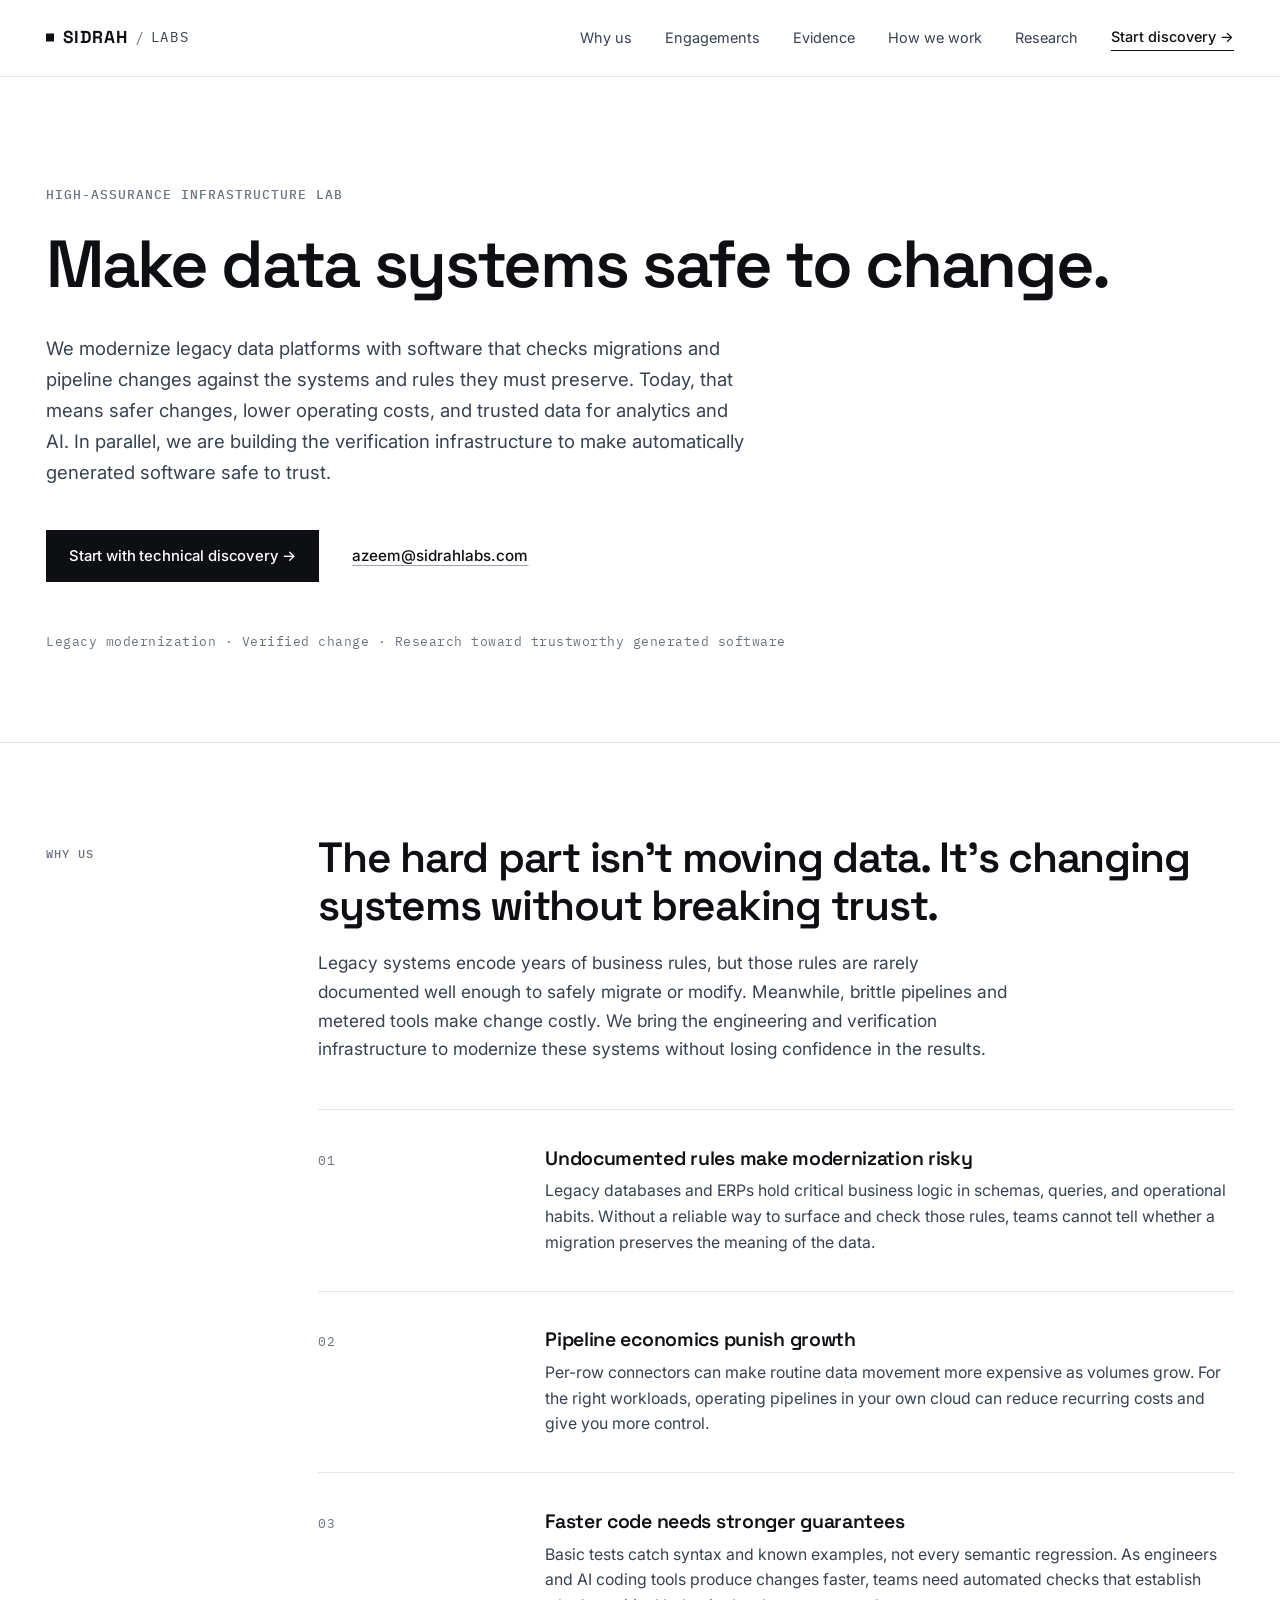
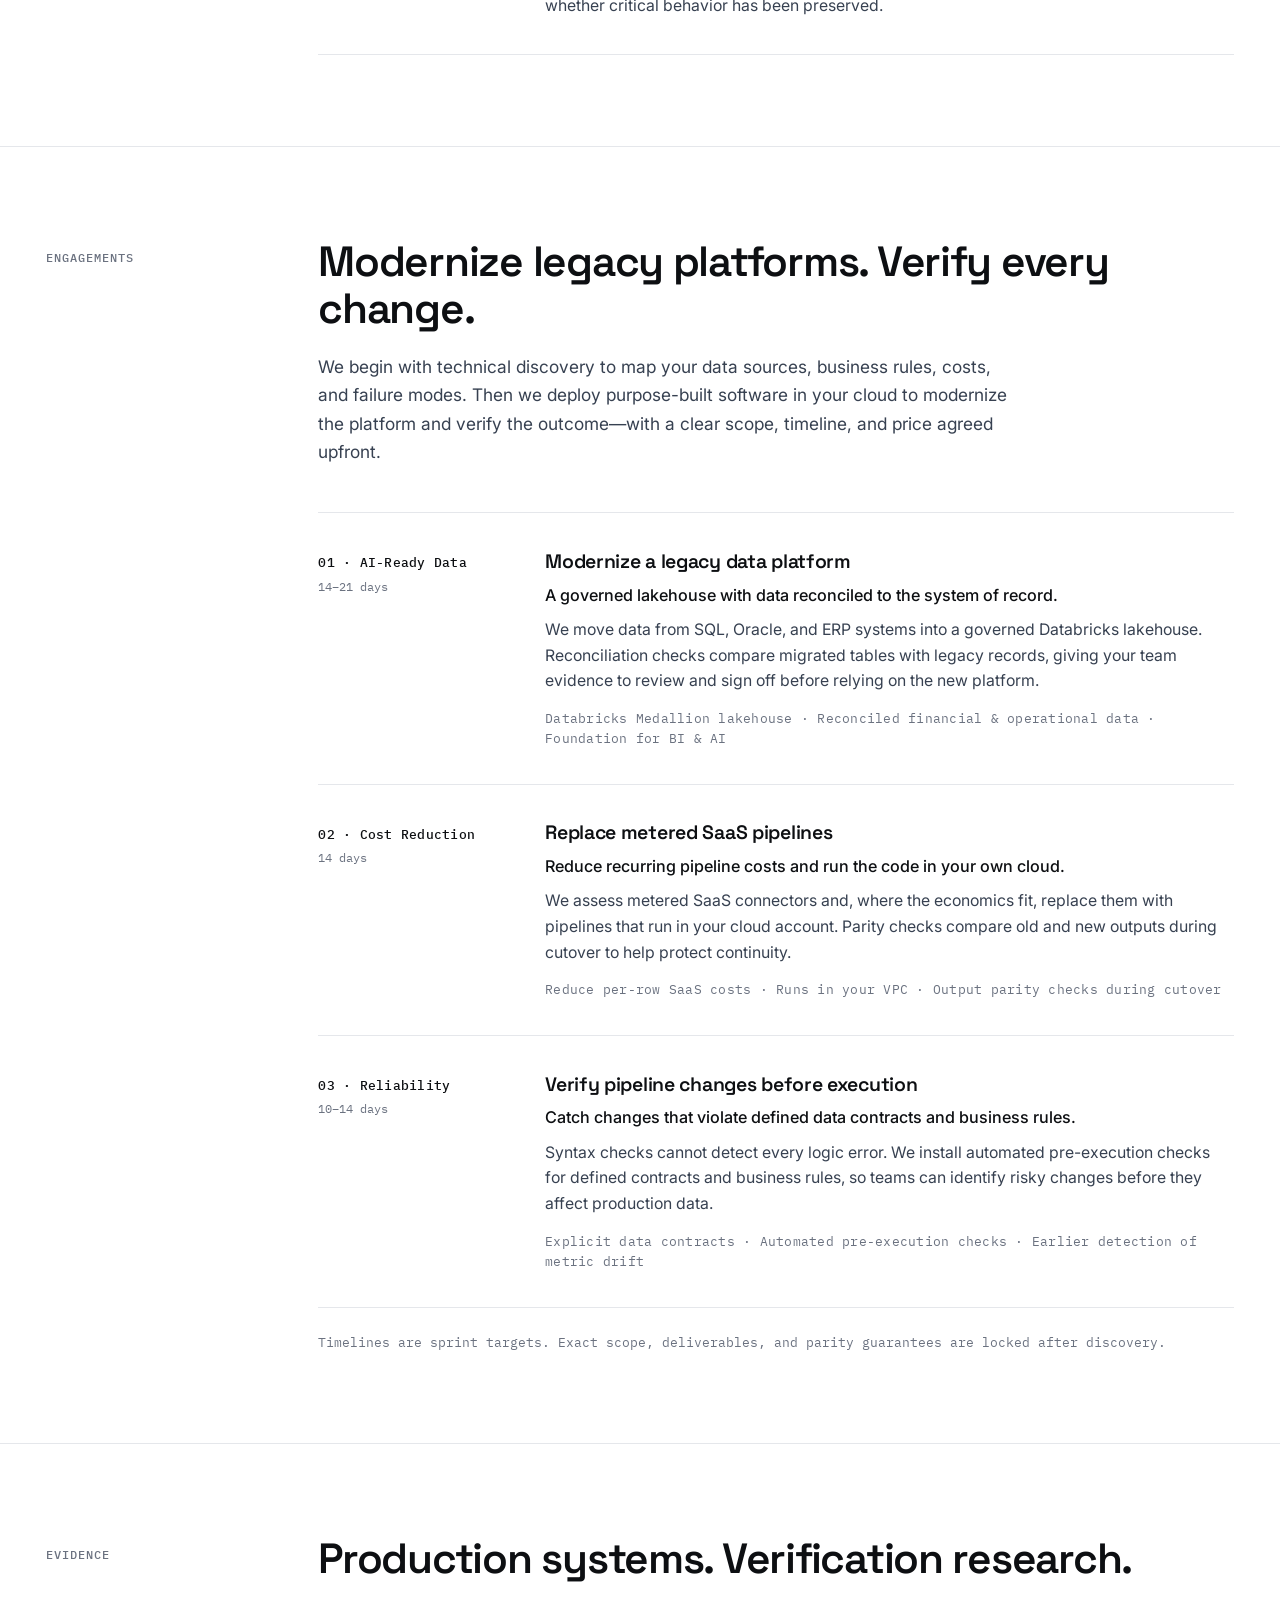
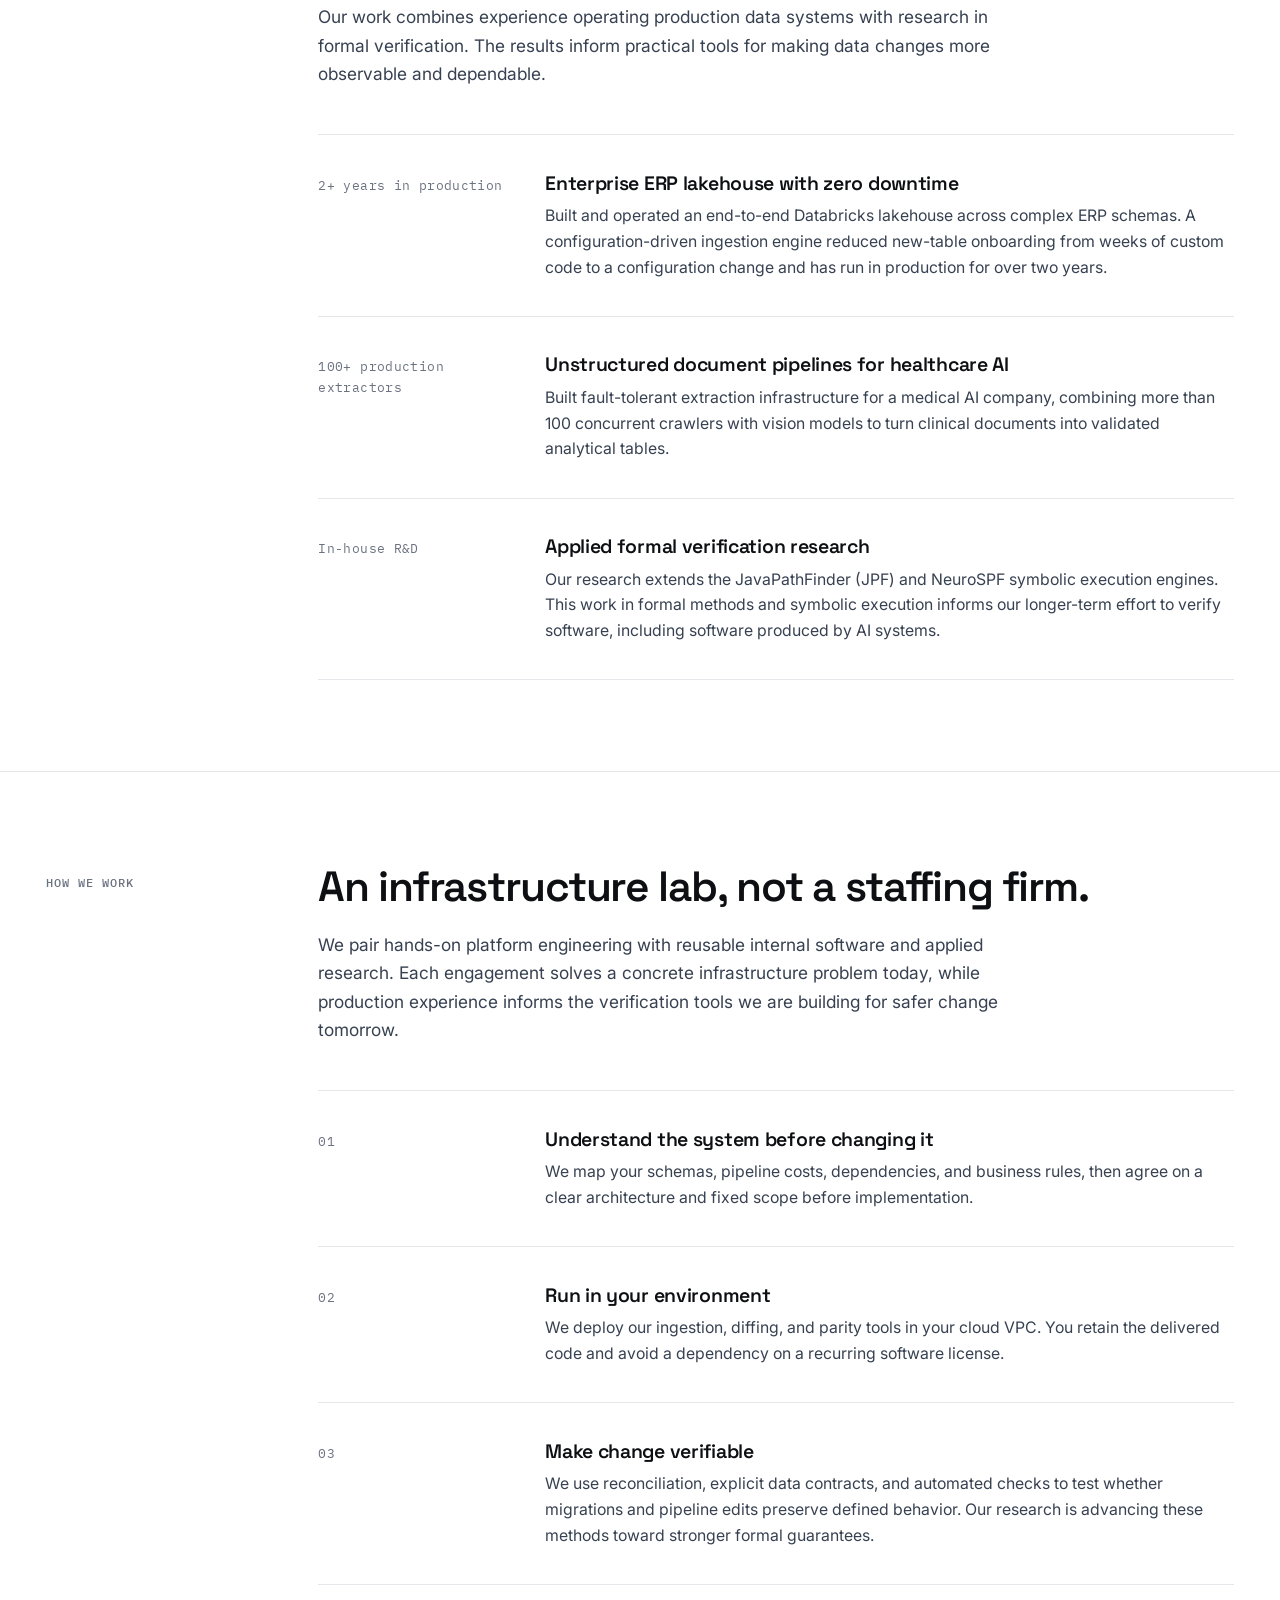
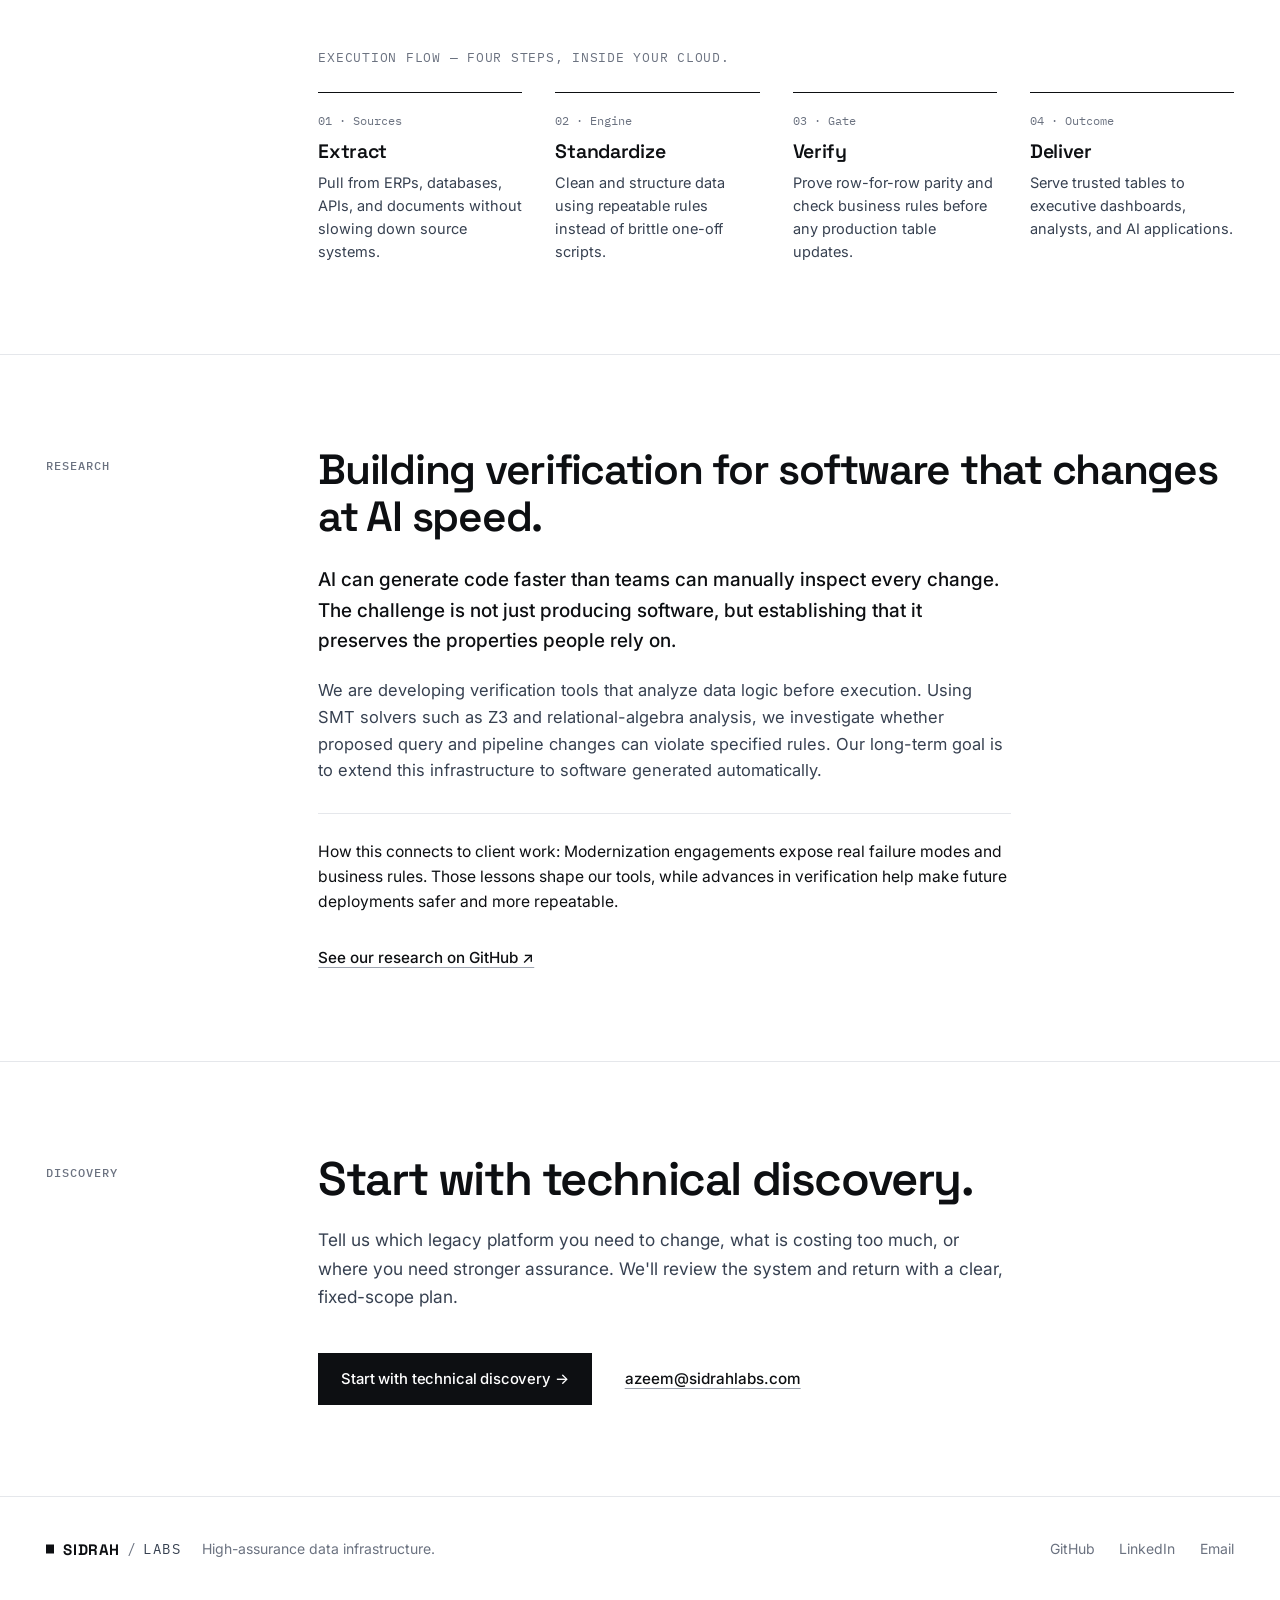
==== commit 0fe426d2: "Update" ====
--- a/index.html
+++ b/index.html
@@ -3,19 +3,19 @@
   <head>
     <meta charset="UTF-8" />
     <meta name="viewport" content="width=device-width, initial-scale=1" />
-    <title>Sidrah Labs — Applied Data & Verification Lab</title>
-    <meta name="description" content="Sidrah Labs is an applied data and verification lab. We start with technical discovery and deliver services-as-software—turning legacy databases and costly SaaS pipelines into verified, AI-ready lakehouses." />
+    <title>Sidrah Labs — High-Assurance Data Infrastructure</title>
+    <meta name="description" content="Sidrah Labs makes data systems safe to change. We modernize legacy platforms with software that verifies migrations and pipeline changes—and build toward trustworthy automatically generated software." />
     <meta name="theme-color" content="#ffffff" />
     <link rel="canonical" href="https://sidrahlabs.com/" />
 
     <meta property="og:type" content="website" />
-    <meta property="og:title" content="Sidrah Labs — Applied Data & Verification Lab" />
-    <meta property="og:description" content="Sidrah Labs is an applied data and verification lab. We start with technical discovery and deliver services-as-software—turning legacy databases and costly SaaS pipelines into verified, AI-ready lakehouses." />
+    <meta property="og:title" content="Sidrah Labs — High-Assurance Data Infrastructure" />
+    <meta property="og:description" content="Sidrah Labs makes data systems safe to change. We modernize legacy platforms with software that verifies migrations and pipeline changes—and build toward trustworthy automatically generated software." />
     <meta property="og:url" content="https://sidrahlabs.com/" />
     <meta property="og:image" content="https://sidrahlabs.com/og-image.png" />
     <meta name="twitter:card" content="summary_large_image" />
-    <meta name="twitter:title" content="Sidrah Labs — Applied Data & Verification Lab" />
-    <meta name="twitter:description" content="Sidrah Labs is an applied data and verification lab. We start with technical discovery and deliver services-as-software—turning legacy databases and costly SaaS pipelines into verified, AI-ready lakehouses." />
+    <meta name="twitter:title" content="Sidrah Labs — High-Assurance Data Infrastructure" />
+    <meta name="twitter:description" content="Sidrah Labs makes data systems safe to change. We modernize legacy platforms with software that verifies migrations and pipeline changes—and build toward trustworthy automatically generated software." />
 
     <link
       rel="icon"
@@ -38,7 +38,7 @@
         "@type": "ProfessionalService",
         "name": "Sidrah Labs",
         "url": "https://sidrahlabs.com/",
-        "description": "Sidrah Labs is an applied data and verification lab. We start with technical discovery and deliver services-as-software—turning legacy databases and costly SaaS pipelines into verified, AI-ready lakehouses.",
+        "description": "Sidrah Labs makes data systems safe to change. We modernize legacy platforms with software that verifies migrations and pipeline changes—and build toward trustworthy automatically generated software.",
         "founder": {
           "@type": "Person",
           "name": "Muhammad Azeem",
@@ -77,16 +77,16 @@
       <!-- Hero -->
       <section id="top" class="hero">
         <div class="wrap">
-          <p class="eyebrow">Applied Data & Verification Lab</p>
+          <p class="eyebrow">High-Assurance Infrastructure Lab</p>
           <h1>
-            Data systems your business can <span class="headline-em">trust</span>—delivered as software.
+            Make data systems <span class="headline-em">safe to change</span>.
           </h1>
-          <p class="hero-body">Sidrah Labs is an applied engineering and verification lab. We start with technical discovery to find why your data is slow, expensive, or unreliable. Then we deploy our own software inside your cloud to fix it—cutting pipeline costs by up to 80%, preparing legacy data for AI, and proving every number matches its source.</p>
+          <p class="hero-body">We modernize legacy data platforms with software that checks migrations and pipeline changes against the systems and rules they must preserve. Today, that means safer changes, lower operating costs, and trusted data for analytics and AI. In parallel, we are building the verification infrastructure to make automatically generated software safe to trust.</p>
           <div class="hero-actions">
             <a class="button" href="mailto:azeem@sidrahlabs.com?subject=Technical%20Discovery%20%E2%80%94%20Sidrah%20Labs">Start with technical discovery &rarr;</a>
             <a class="text-link" href="mailto:azeem@sidrahlabs.com">azeem@sidrahlabs.com</a>
           </div>
-          <p class="hero-meta">Research-led discovery · Services-as-software · Deployed in your cloud</p>
+          <p class="hero-meta">Legacy modernization · Verified change · Research toward trustworthy generated software</p>
         </div>
       </section>
 
@@ -95,28 +95,28 @@
         <div class="wrap grid">
           <p class="label">Why us</p>
           <div>
-            <h2>Why data projects stall—and why hiring more people doesn't fix them.</h2>
-            <p class="intro">Most teams face the same three problems: AI projects that can't launch because the underlying data is a mess, SaaS pipeline bills that grow every month, and agencies that charge by the hour to build everything from scratch.</p>
+            <h2>The hard part isn't moving data. It's changing systems without breaking trust.</h2>
+            <p class="intro">Legacy systems encode years of business rules, but those rules are rarely documented well enough to safely migrate or modify. Meanwhile, brittle pipelines and metered tools make change costly. We bring the engineering and verification infrastructure to modernize these systems without losing confidence in the results.</p>
             <ol class="rows">
               <li class="row">
                 <p class="row-meta">01</p>
                 <div>
-                  <h3>AI fails when nobody trusts the numbers</h3>
-                  <p>Most AI pilots never leave staging because they sit on top of undocumented ERPs and legacy databases. If finance and operations can't reconcile an AI output against the system of record, the project gets shelved.</p>
+                  <h3>Undocumented rules make modernization risky</h3>
+                  <p>Legacy databases and ERPs hold critical business logic in schemas, queries, and operational habits. Without a reliable way to surface and check those rules, teams cannot tell whether a migration preserves the meaning of the data.</p>
                 </div>
               </li>
               <li class="row">
                 <p class="row-meta">02</p>
                 <div>
-                  <h3>Metered SaaS tools tax your growth</h3>
-                  <p>Connector tools like Fivetran charge by the row. As your business grows, your bill climbs for simple data movement that could run inside your own cloud at a fraction of the cost.</p>
+                  <h3>Pipeline economics punish growth</h3>
+                  <p>Per-row connectors can make routine data movement more expensive as volumes grow. For the right workloads, operating pipelines in your own cloud can reduce recurring costs and give you more control.</p>
                 </div>
               </li>
               <li class="row">
                 <p class="row-meta">03</p>
                 <div>
-                  <h3>Hourly consulting rewards slow delivery</h3>
-                  <p>Traditional agencies start from a blank repository and bill you to reinvent standard plumbing. Worse, as teams and AI coding tools push changes faster, silent errors slip past basic tests and corrupt executive reports.</p>
+                  <h3>Faster code needs stronger guarantees</h3>
+                  <p>Basic tests catch syntax and known examples, not every semantic regression. As engineers and AI coding tools produce changes faster, teams need automated checks that establish whether critical behavior has been preserved.</p>
                 </div>
               </li>
             </ol>
@@ -129,8 +129,8 @@
         <div class="wrap grid">
           <p class="label">Engagements</p>
           <div>
-            <h2>Start with discovery. Deliver in weeks.</h2>
-            <p class="intro">Every engagement begins with technical discovery: we audit your sources, costs, and failure modes, and agree on a fixed scope and price. Then we deploy our own tested software inside your cloud to deliver the result in weeks, not quarters.</p>
+            <h2>Modernize legacy platforms. Verify every change.</h2>
+            <p class="intro">We begin with technical discovery to map your data sources, business rules, costs, and failure modes. Then we deploy purpose-built software in your cloud to modernize the platform and verify the outcome—with a clear scope, timeline, and price agreed upfront.</p>
             <ol class="rows">
               <li class="row">
                 <div class="row-meta-stack">
@@ -138,10 +138,10 @@
                   <span class="meta-duration">14–21 days</span>
                 </div>
                 <div>
-                  <h3>Legacy ERP to AI-ready lakehouse</h3>
-                  <p class="row-outcome">Clean, reconciled data that leadership, analysts, and AI agents can use immediately.</p>
-                  <p>We pull data out of locked-in SQL, Oracle, and ERP systems into a governed Databricks lakehouse. Every table is checked row-for-row against your legacy records so finance signs off on day one.</p>
-                  <p class="focus">Databricks Medallion lakehouse · Reconciled financial & operational tables · Ready for BI & AI</p>
+                  <h3>Modernize a legacy data platform</h3>
+                  <p class="row-outcome">A governed lakehouse with data reconciled to the system of record.</p>
+                  <p>We move data from SQL, Oracle, and ERP systems into a governed Databricks lakehouse. Reconciliation checks compare migrated tables with legacy records, giving your team evidence to review and sign off before relying on the new platform.</p>
+                  <p class="focus">Databricks Medallion lakehouse · Reconciled financial & operational data · Foundation for BI & AI</p>
                 </div>
               </li>
               <li class="row">
@@ -151,9 +151,9 @@
                 </div>
                 <div>
                   <h3>Replace metered SaaS pipelines</h3>
-                  <p class="row-outcome">Cut recurring pipeline bills by up to 80% and own the code outright.</p>
-                  <p>Stop paying monthly rent per row. We replace metered SaaS connectors with fast, reliable pipelines that run inside your own cloud account—with zero downtime and verified parity during the switch.</p>
-                  <p class="focus">End per-row SaaS billing · Runs in your VPC · Verified zero-loss cutover</p>
+                  <p class="row-outcome">Reduce recurring pipeline costs and run the code in your own cloud.</p>
+                  <p>We assess metered SaaS connectors and, where the economics fit, replace them with pipelines that run in your cloud account. Parity checks compare old and new outputs during cutover to help protect continuity.</p>
+                  <p class="focus">Reduce per-row SaaS costs · Runs in your VPC · Output parity checks during cutover</p>
                 </div>
               </li>
               <li class="row">
@@ -162,10 +162,10 @@
                   <span class="meta-duration">10–14 days</span>
                 </div>
                 <div>
-                  <h3>Automated checks before code hits production</h3>
-                  <p class="row-outcome">Ship pipeline changes fast without breaking dashboards or corrupting metrics.</p>
-                  <p>When engineers or AI tools edit SQL and pipelines, syntax checks pass while broken logic slips through. We install automated pre-execution gates that block bad changes before they touch production data.</p>
-                  <p class="focus">Explicit data contracts · Pre-execution logic checks · No silent metric drift</p>
+                  <h3>Verify pipeline changes before execution</h3>
+                  <p class="row-outcome">Catch changes that violate defined data contracts and business rules.</p>
+                  <p>Syntax checks cannot detect every logic error. We install automated pre-execution checks for defined contracts and business rules, so teams can identify risky changes before they affect production data.</p>
+                  <p class="focus">Explicit data contracts · Automated pre-execution checks · Earlier detection of metric drift</p>
                 </div>
               </li>
             </ol>
@@ -179,28 +179,28 @@
         <div class="wrap grid">
           <p class="label">Evidence</p>
           <div>
-            <h2>Proven in production. Backed by research.</h2>
-            <p class="intro">The software we deploy in client sprints comes from years of running production data systems and our own research in formal verification.</p>
+            <h2>Production systems. Verification research.</h2>
+            <p class="intro">Our work combines experience operating production data systems with research in formal verification. The results inform practical tools for making data changes more observable and dependable.</p>
             <ol class="rows">
               <li class="row">
                 <p class="row-meta">2+ years in production</p>
                 <div>
                   <h3>Enterprise ERP lakehouse with zero downtime</h3>
-                  <p>Built and ran an end-to-end Databricks lakehouse across complex ERP schemas. Our configuration-driven ingestion engine cut new-table onboarding from weeks of custom code to a single config change—and has run in production for over two years.</p>
+                  <p>Built and operated an end-to-end Databricks lakehouse across complex ERP schemas. A configuration-driven ingestion engine reduced new-table onboarding from weeks of custom code to a configuration change and has run in production for over two years.</p>
                 </div>
               </li>
               <li class="row">
                 <p class="row-meta">100+ production extractors</p>
                 <div>
                   <h3>Unstructured document pipelines for healthcare AI</h3>
-                  <p>Built fault-tolerant extraction infrastructure for a Silicon Valley medical AI company—combining over 100 concurrent crawlers with vision models to turn messy clinical documents into validated analytical tables.</p>
+                  <p>Built fault-tolerant extraction infrastructure for a medical AI company, combining more than 100 concurrent crawlers with vision models to turn clinical documents into validated analytical tables.</p>
                 </div>
               </li>
               <li class="row">
                 <p class="row-meta">In-house R&D</p>
                 <div>
                   <h3>Applied formal verification research</h3>
-                  <p>Led by a Databricks Certified Data Engineer Professional with published research extending the JavaPathFinder (JPF) and NeuroSPF symbolic execution engines—applying mathematical verification to modern software and AI.</p>
+                  <p>Our research extends the JavaPathFinder (JPF) and NeuroSPF symbolic execution engines. This work in formal methods and symbolic execution informs our longer-term effort to verify software, including software produced by AI systems.</p>
                 </div>
               </li>
             </ol>
@@ -213,28 +213,28 @@
         <div class="wrap grid">
           <p class="label">How we work</p>
           <div>
-            <h2>Services-as-software, powered by an applied lab.</h2>
-            <p class="intro">We are built like a product and research lab, not a staffing firm. Because we bring our own software to every engagement—and improve it through in-house R&D—you get the speed of a product with the precision of custom engineering.</p>
+            <h2>An infrastructure lab, not a staffing firm.</h2>
+            <p class="intro">We pair hands-on platform engineering with reusable internal software and applied research. Each engagement solves a concrete infrastructure problem today, while production experience informs the verification tools we are building for safer change tomorrow.</p>
             <ol class="rows">
               <li class="row">
                 <p class="row-meta">01</p>
                 <div>
-                  <h3>Research-led discovery first</h3>
-                  <p>We don't guess or sell open-ended retainers. We start by auditing your schemas, pipeline spend, and business rules—and hand you a clear architecture and fixed-scope plan.</p>
+                  <h3>Understand the system before changing it</h3>
+                  <p>We map your schemas, pipeline costs, dependencies, and business rules, then agree on a clear architecture and fixed scope before implementation.</p>
                 </div>
               </li>
               <li class="row">
                 <p class="row-meta">02</p>
                 <div>
-                  <h3>Delivered with our own software</h3>
-                  <p>We deploy our internal ingestion, diffing, and parity engines directly into your cloud VPC. You keep the code, with no lock-in or recurring license fees.</p>
+                  <h3>Run in your environment</h3>
+                  <p>We deploy our ingestion, diffing, and parity tools in your cloud VPC. You retain the delivered code and avoid a dependency on a recurring software license.</p>
                 </div>
               </li>
               <li class="row">
                 <p class="row-meta">03</p>
                 <div>
-                  <h3>Moated by in-house verification</h3>
-                  <p>Our verification tools check that every migration and pipeline edit preserves your business rules—giving you a level of mathematical assurance that manual testing cannot match.</p>
+                  <h3>Make change verifiable</h3>
+                  <p>We use reconciliation, explicit data contracts, and automated checks to test whether migrations and pipeline edits preserve defined behavior. Our research is advancing these methods toward stronger formal guarantees.</p>
                 </div>
               </li>
             </ol>
@@ -273,10 +273,10 @@
         <div class="wrap grid">
           <p class="label">Research</p>
           <div class="prose">
-            <h2>Our moat: verifying changes at the speed of AI.</h2>
-            <p class="lead">AI has made writing code fast, but trusting code hard. When engineers and AI assistants generate SQL and pipeline changes in seconds, manual review can't keep up—and one bad query can quietly corrupt months of reporting.</p>
-            <p>Our lab builds verification tools that check data logic automatically. Using mathematical solvers (SMT/Z3) and relational-algebra analysis, we test whether a proposed query or pipeline change can break your business rules before it ever runs.</p>
-            <p class="flywheel">Why this matters to clients: Every client project shows us real-world failure modes that make our verification tools sharper—and every advance in our lab makes your next deployment faster and safer.</p>
+            <h2>Building verification for software that changes at AI speed.</h2>
+            <p class="lead">AI can generate code faster than teams can manually inspect every change. The challenge is not just producing software, but establishing that it preserves the properties people rely on.</p>
+            <p>We are developing verification tools that analyze data logic before execution. Using SMT solvers such as Z3 and relational-algebra analysis, we investigate whether proposed query and pipeline changes can violate specified rules. Our long-term goal is to extend this infrastructure to software generated automatically.</p>
+            <p class="flywheel">How this connects to client work: Modernization engagements expose real failure modes and business rules. Those lessons shape our tools, while advances in verification help make future deployments safer and more repeatable.</p>
             <p class="prose-link">
               <a class="text-link" href="https://github.com/sidrah-labs" target="_blank" rel="noopener noreferrer">See our research on GitHub &#8599;</a>
             </p>
@@ -290,7 +290,7 @@
           <p class="label">Discovery</p>
           <div>
             <h2 class="contact-title">Start with technical discovery.</h2>
-            <p class="intro">Tell us which legacy system is slowing you down, or what you're spending on data pipelines today. We'll review your setup directly and come back with a clear, fixed-scope plan.</p>
+            <p class="intro">Tell us which legacy platform you need to change, what is costing too much, or where you need stronger assurance. We'll review the system and return with a clear, fixed-scope plan.</p>
             <div class="hero-actions">
               <a class="button" href="mailto:azeem@sidrahlabs.com?subject=Technical%20Discovery%20%E2%80%94%20Sidrah%20Labs">Start with technical discovery &rarr;</a>
               <a class="text-link" href="mailto:azeem@sidrahlabs.com">azeem@sidrahlabs.com</a>
@@ -309,7 +309,7 @@
             <span class="wm-sep" aria-hidden="true">/</span>
             <span class="wm-secondary">Labs</span>
           </span>
-          <span class="footer-tagline">Applied data & verification lab.</span>
+          <span class="footer-tagline">High-assurance data infrastructure.</span>
         </div>
         <nav aria-label="Footer">
           <a href="https://github.com/sidrah-labs" target="_blank" rel="noopener noreferrer">GitHub</a>
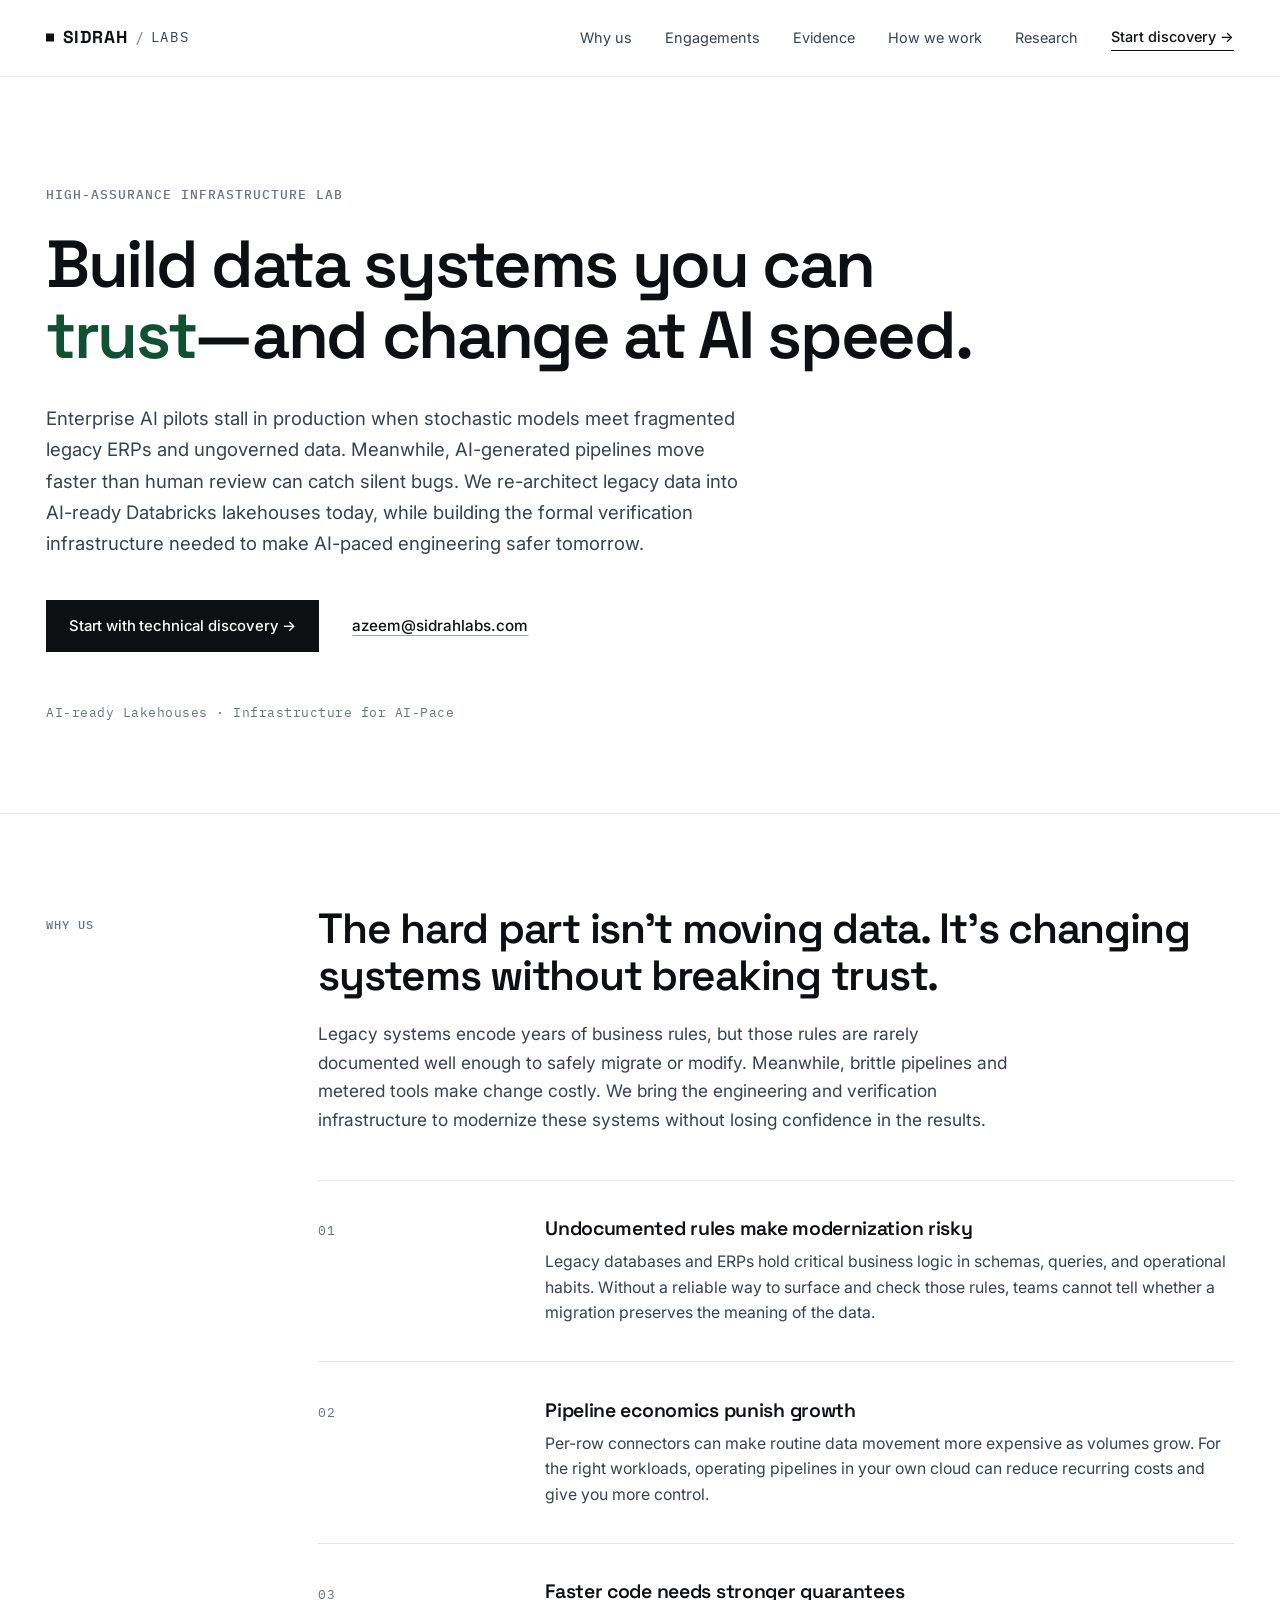
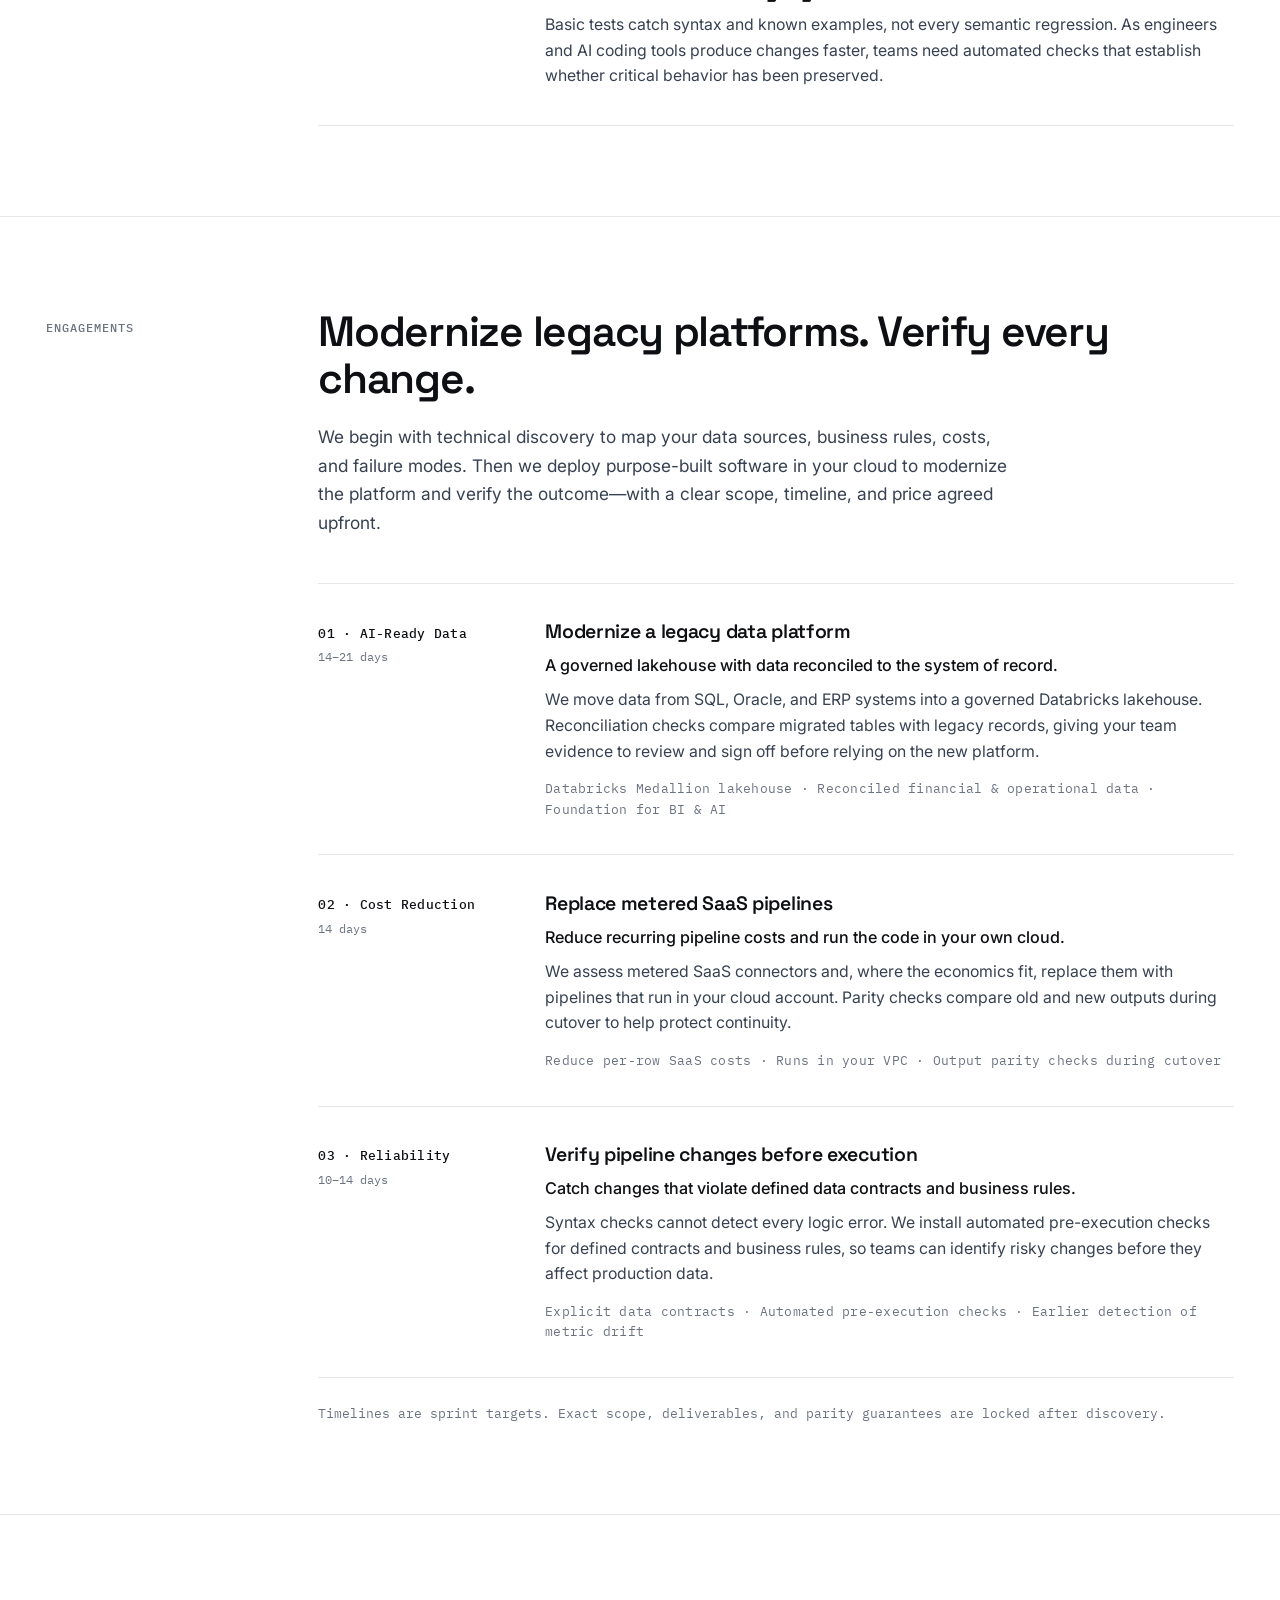
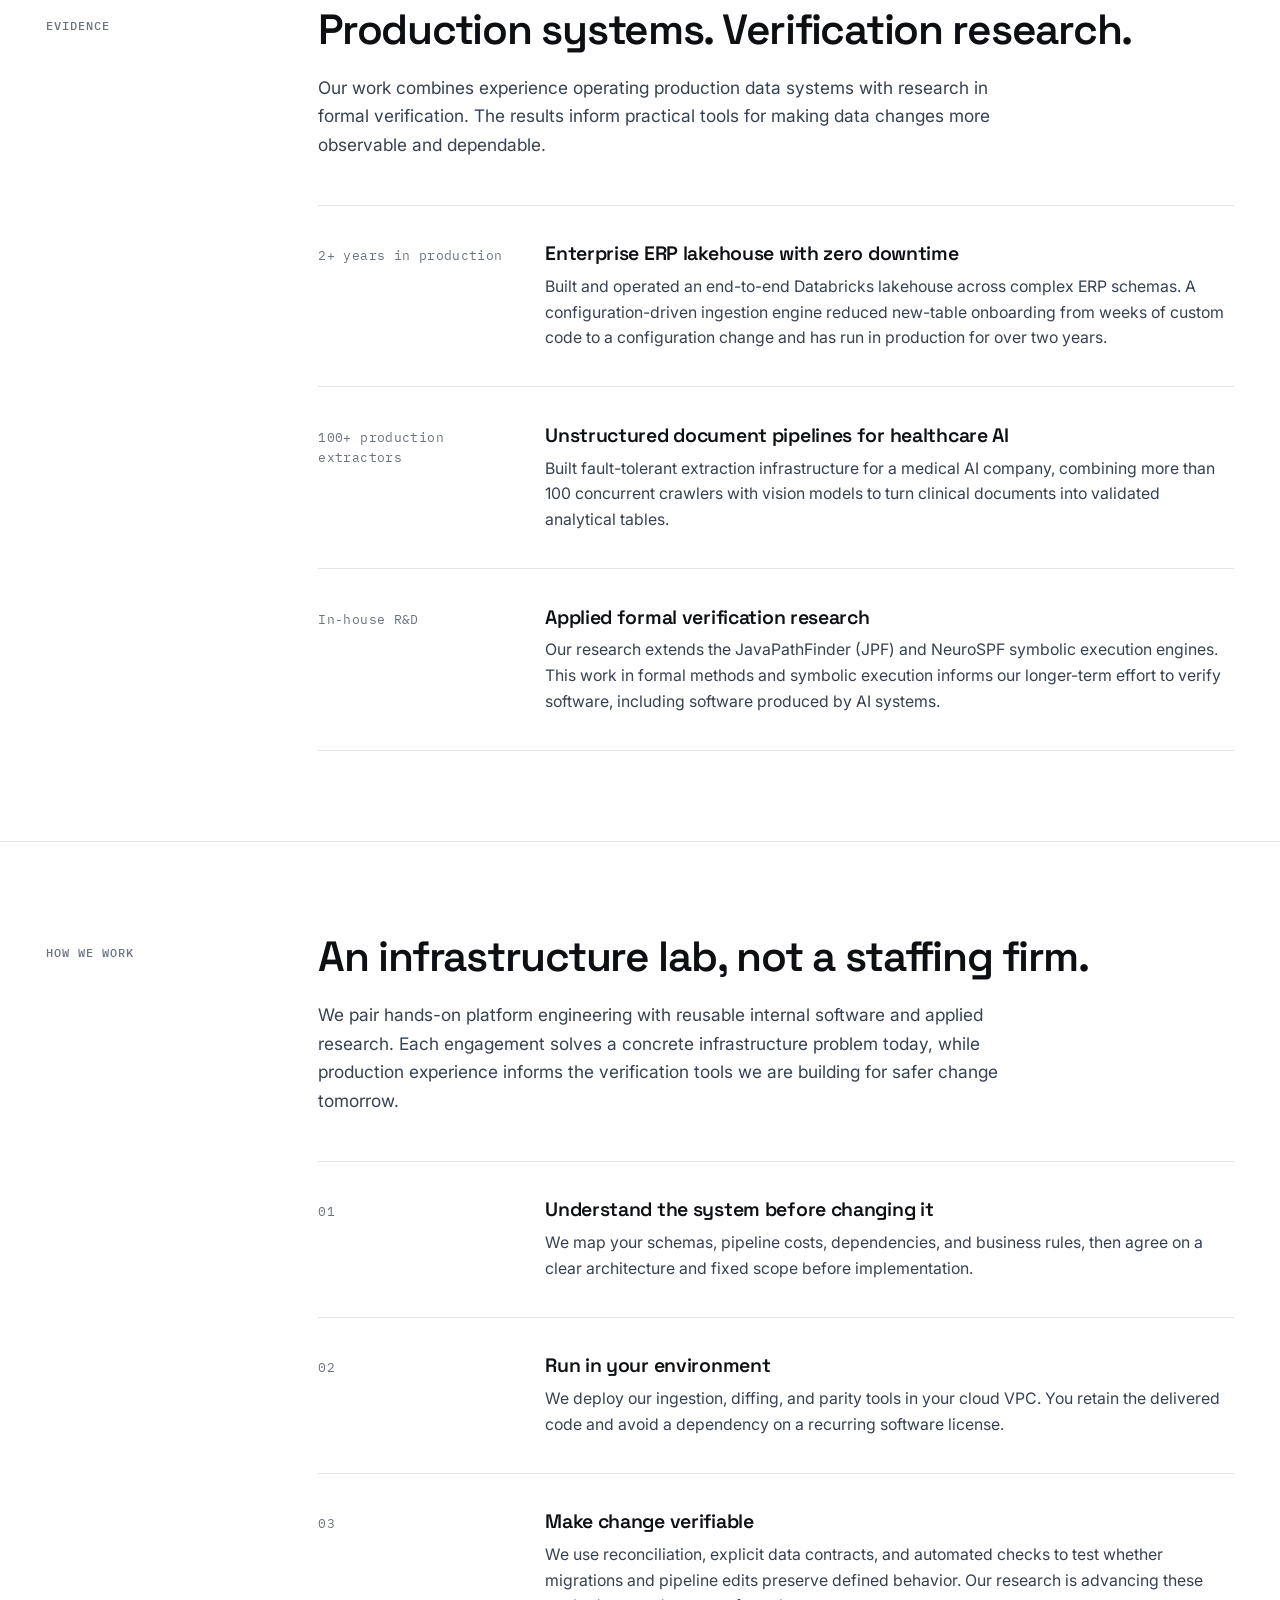
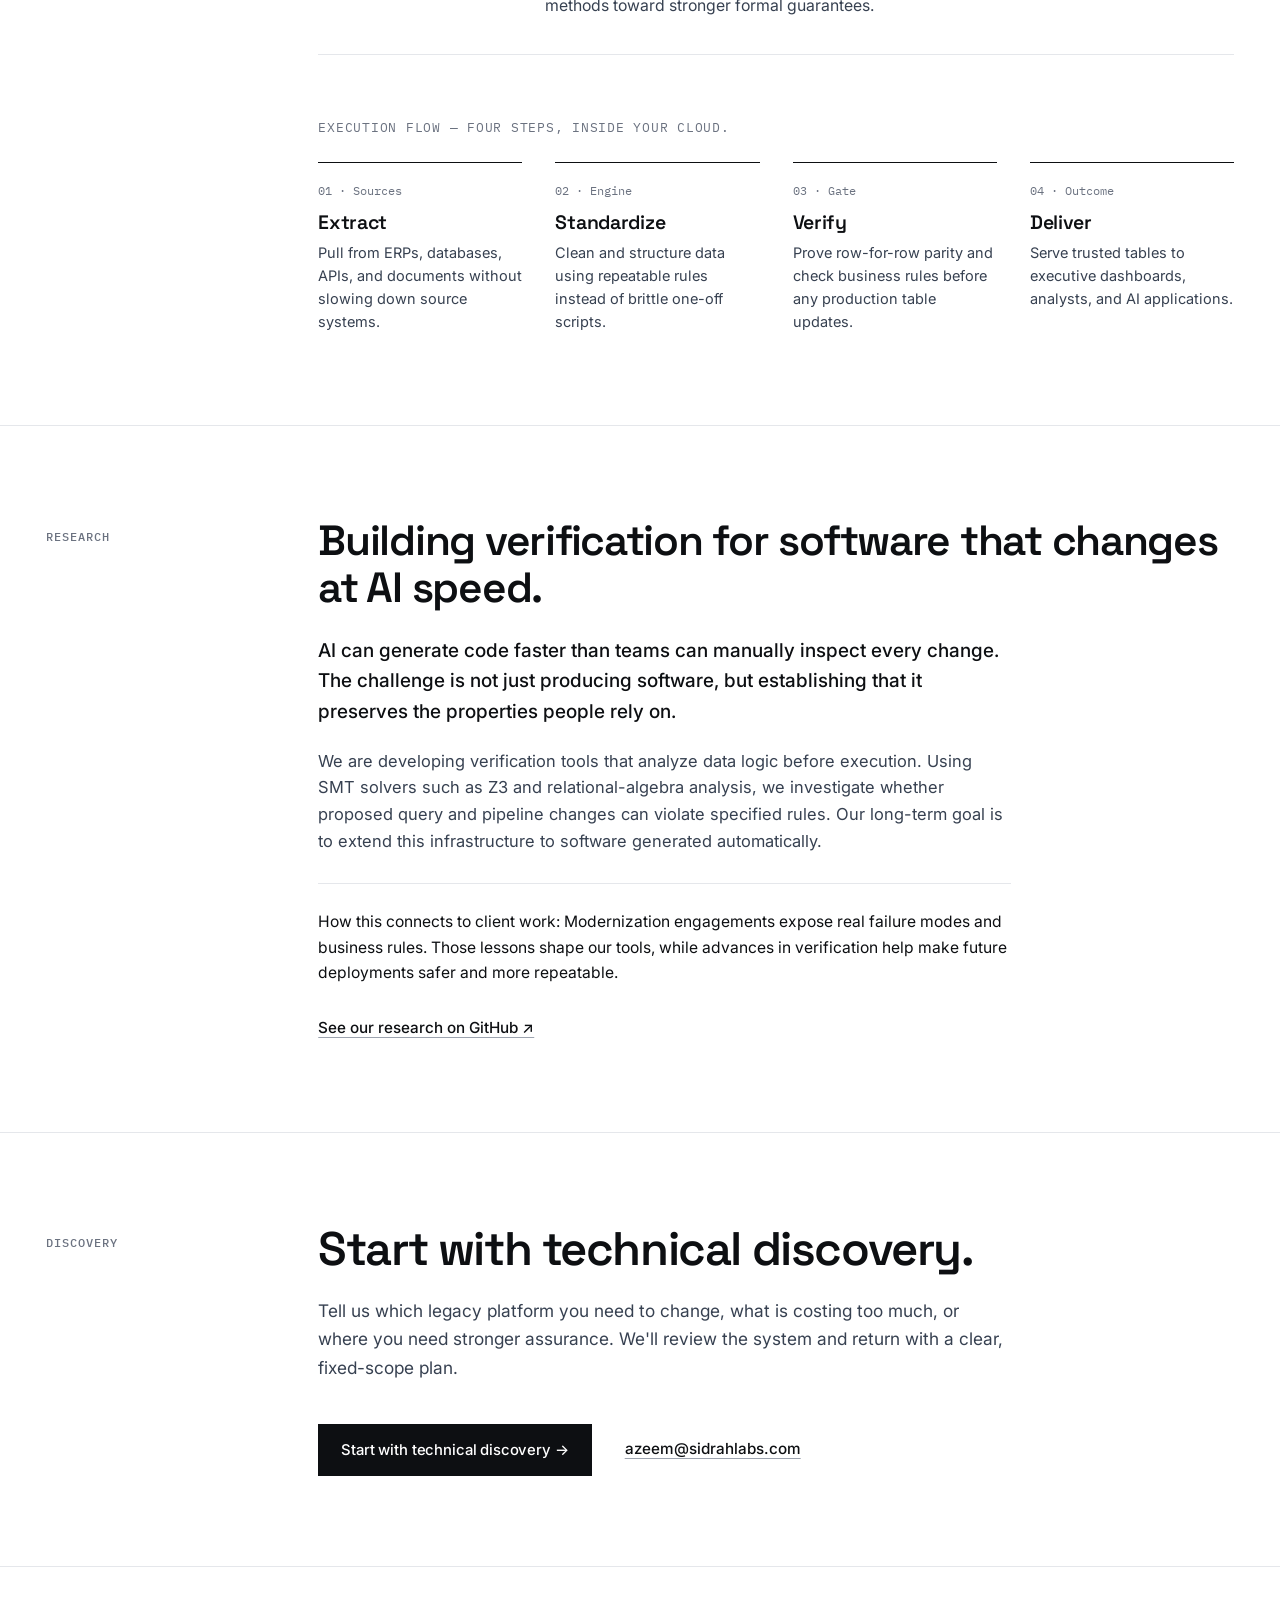
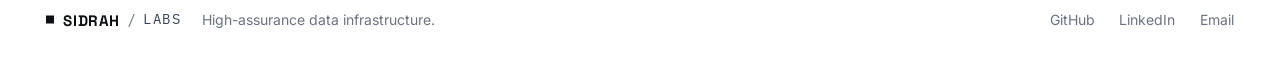
==== commit 0dfab019: "Copy" ====
--- a/index.html
+++ b/index.html
@@ -79,14 +79,14 @@
         <div class="wrap">
           <p class="eyebrow">High-Assurance Infrastructure Lab</p>
           <h1>
-            Make data systems <span class="headline-em">safe to change</span>.
+            Build data systems you can <br /><span class="headline-em">trust</span>—and change at AI speed.
           </h1>
-          <p class="hero-body">We modernize legacy data platforms with software that checks migrations and pipeline changes against the systems and rules they must preserve. Today, that means safer changes, lower operating costs, and trusted data for analytics and AI. In parallel, we are building the verification infrastructure to make automatically generated software safe to trust.</p>
+          <p class="hero-body">Enterprise AI pilots stall in production when stochastic models meet fragmented legacy ERPs and ungoverned data. Meanwhile, AI-generated pipelines move faster than human review can catch silent bugs. We re-architect legacy data into AI-ready Databricks lakehouses today, while building the formal verification infrastructure needed to make AI-paced engineering safer tomorrow.</p>
           <div class="hero-actions">
             <a class="button" href="mailto:azeem@sidrahlabs.com?subject=Technical%20Discovery%20%E2%80%94%20Sidrah%20Labs">Start with technical discovery &rarr;</a>
             <a class="text-link" href="mailto:azeem@sidrahlabs.com">azeem@sidrahlabs.com</a>
           </div>
-          <p class="hero-meta">Legacy modernization · Verified change · Research toward trustworthy generated software</p>
+          <p class="hero-meta">AI-ready Lakehouses · Infrastructure for AI-Pace</p>
         </div>
       </section>
 
--- a/styles.css
+++ b/styles.css
@@ -191,7 +191,7 @@
 }
 
 .headline-em {
-  color: var(--ink);
+  color: var(--accent);
 }
 
 .hero-body {
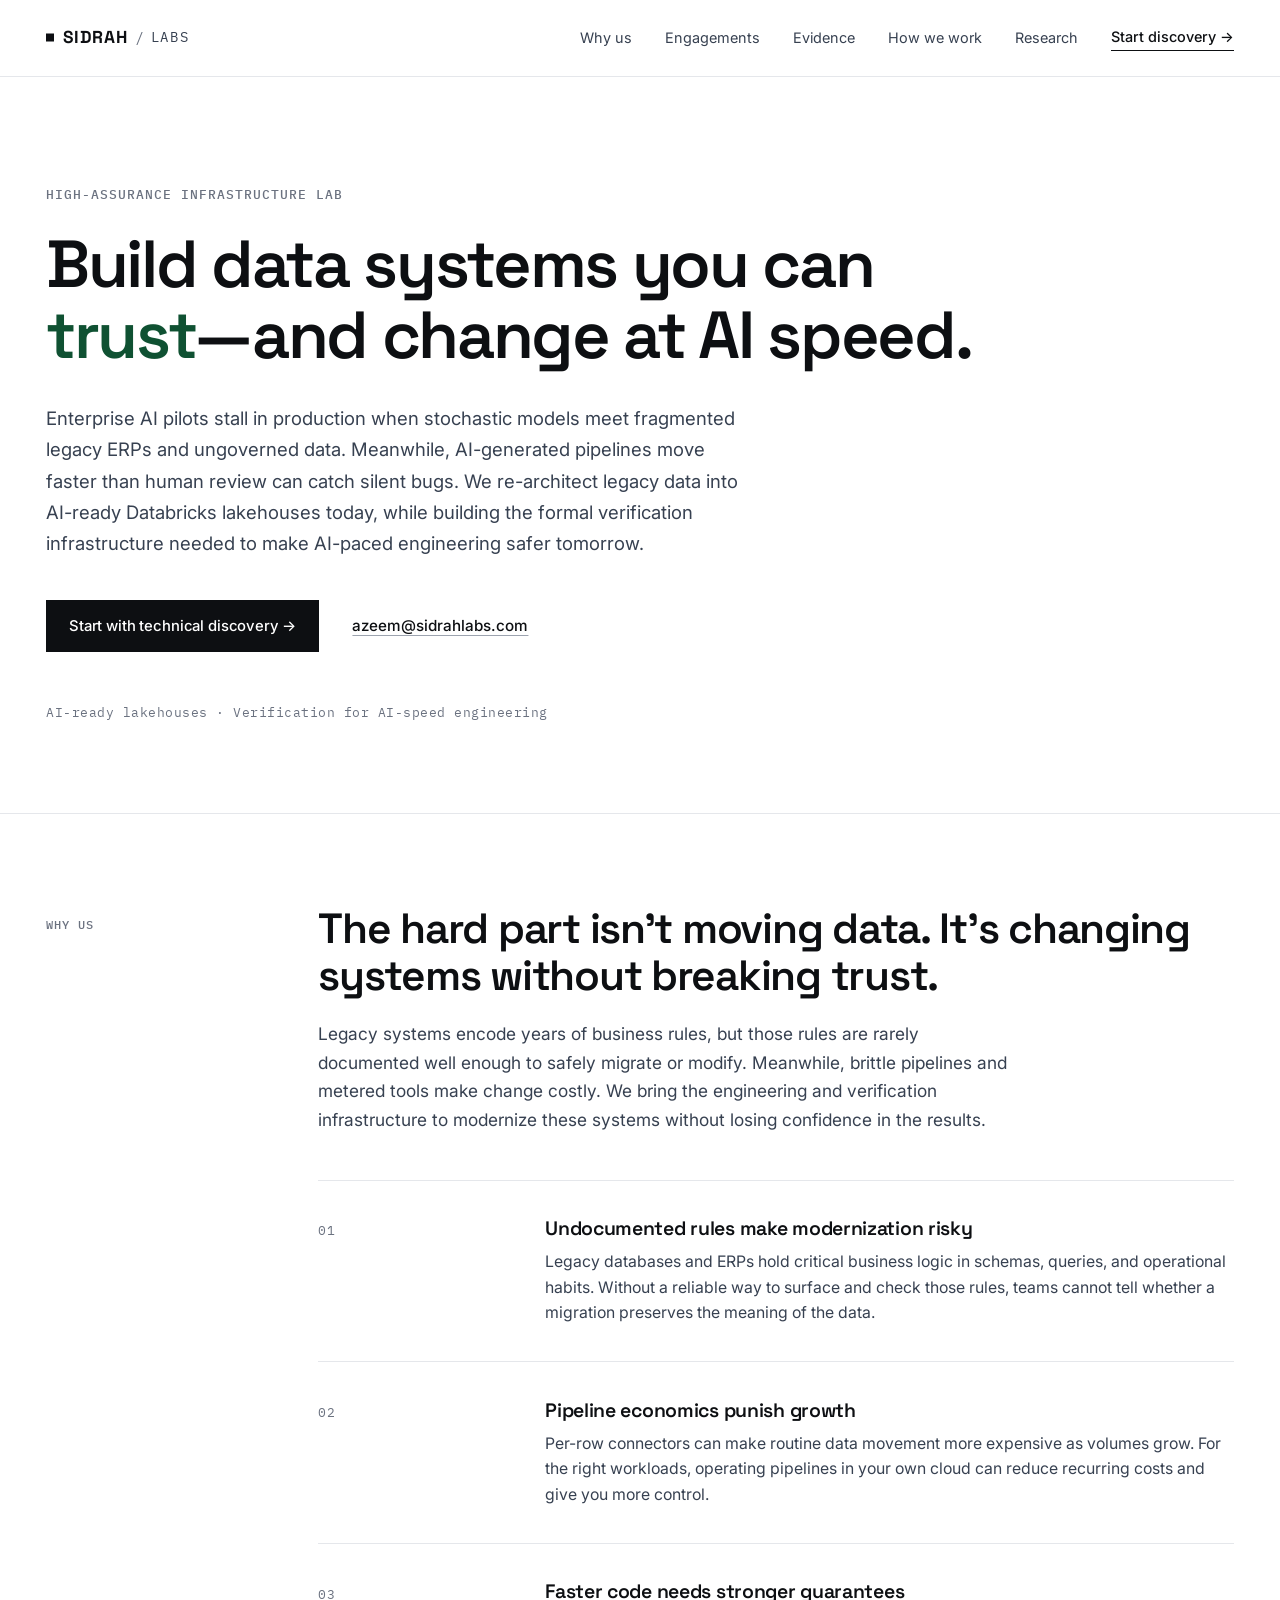
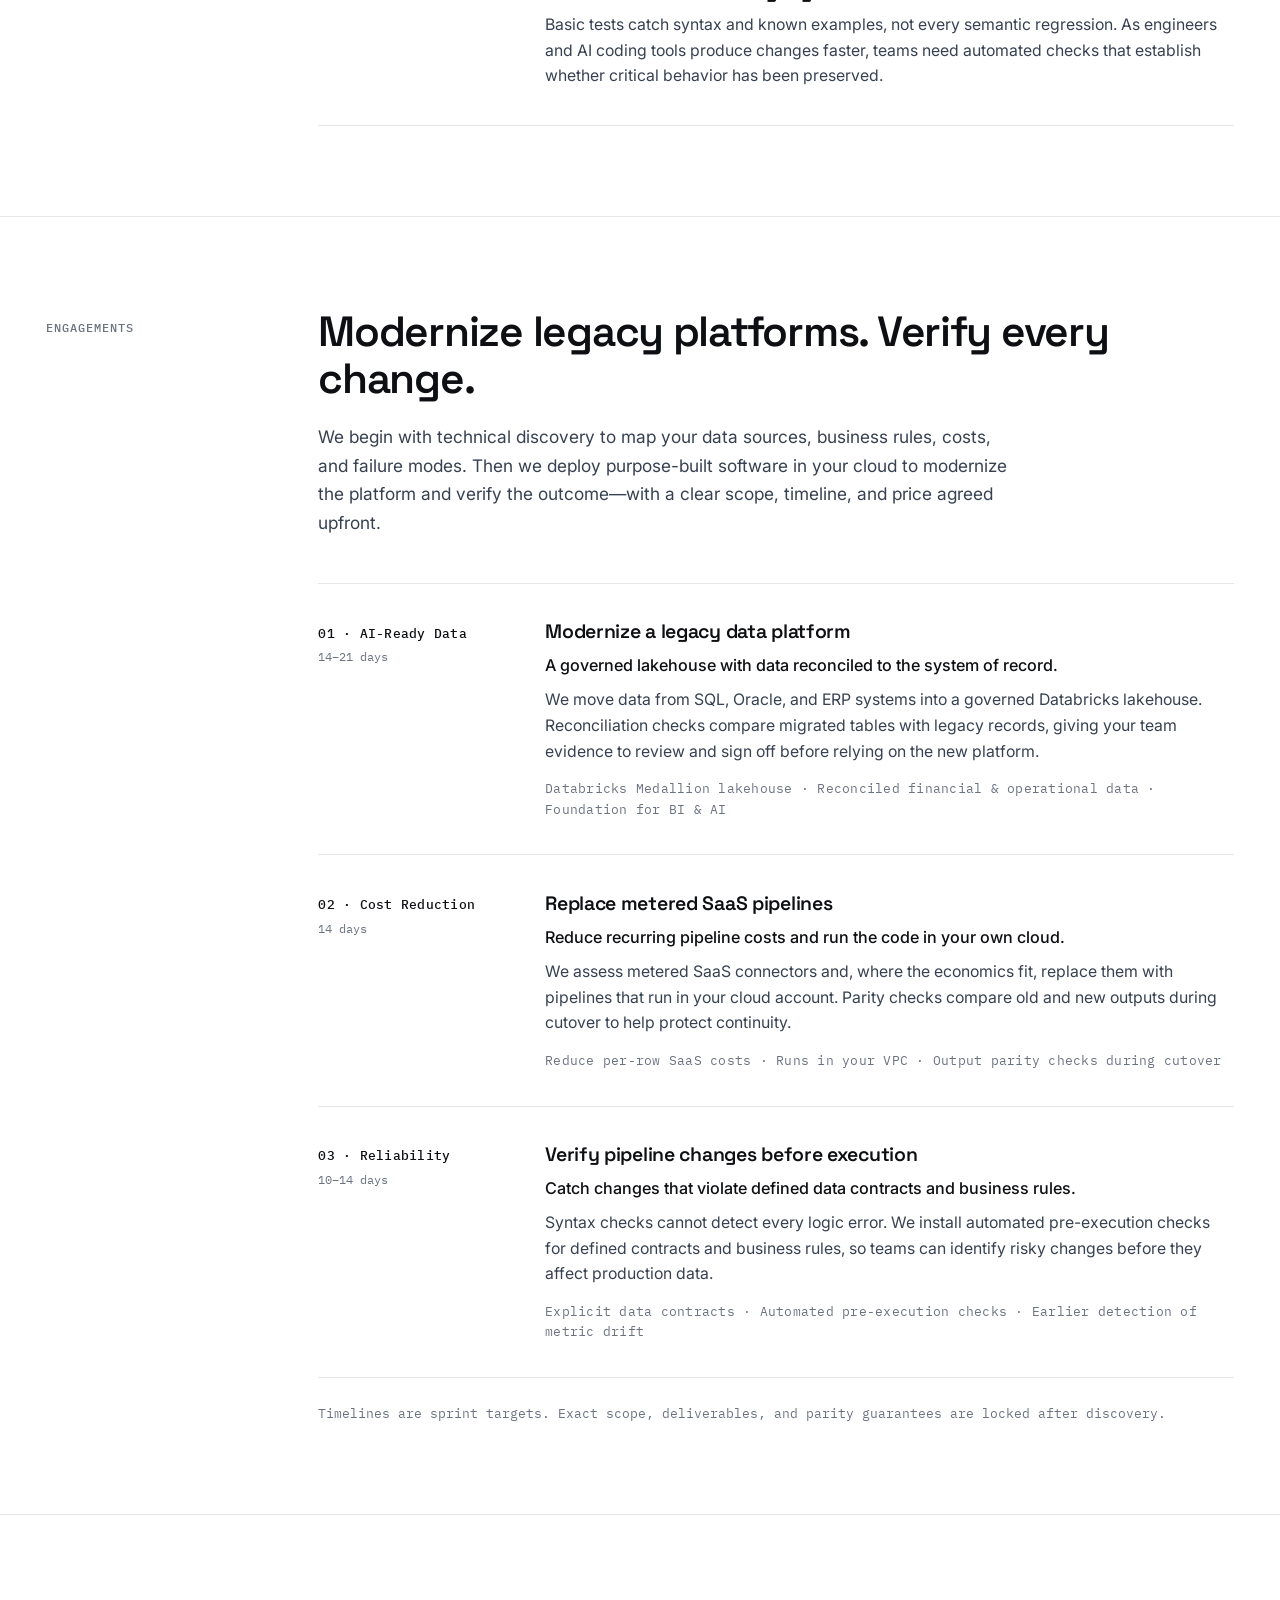
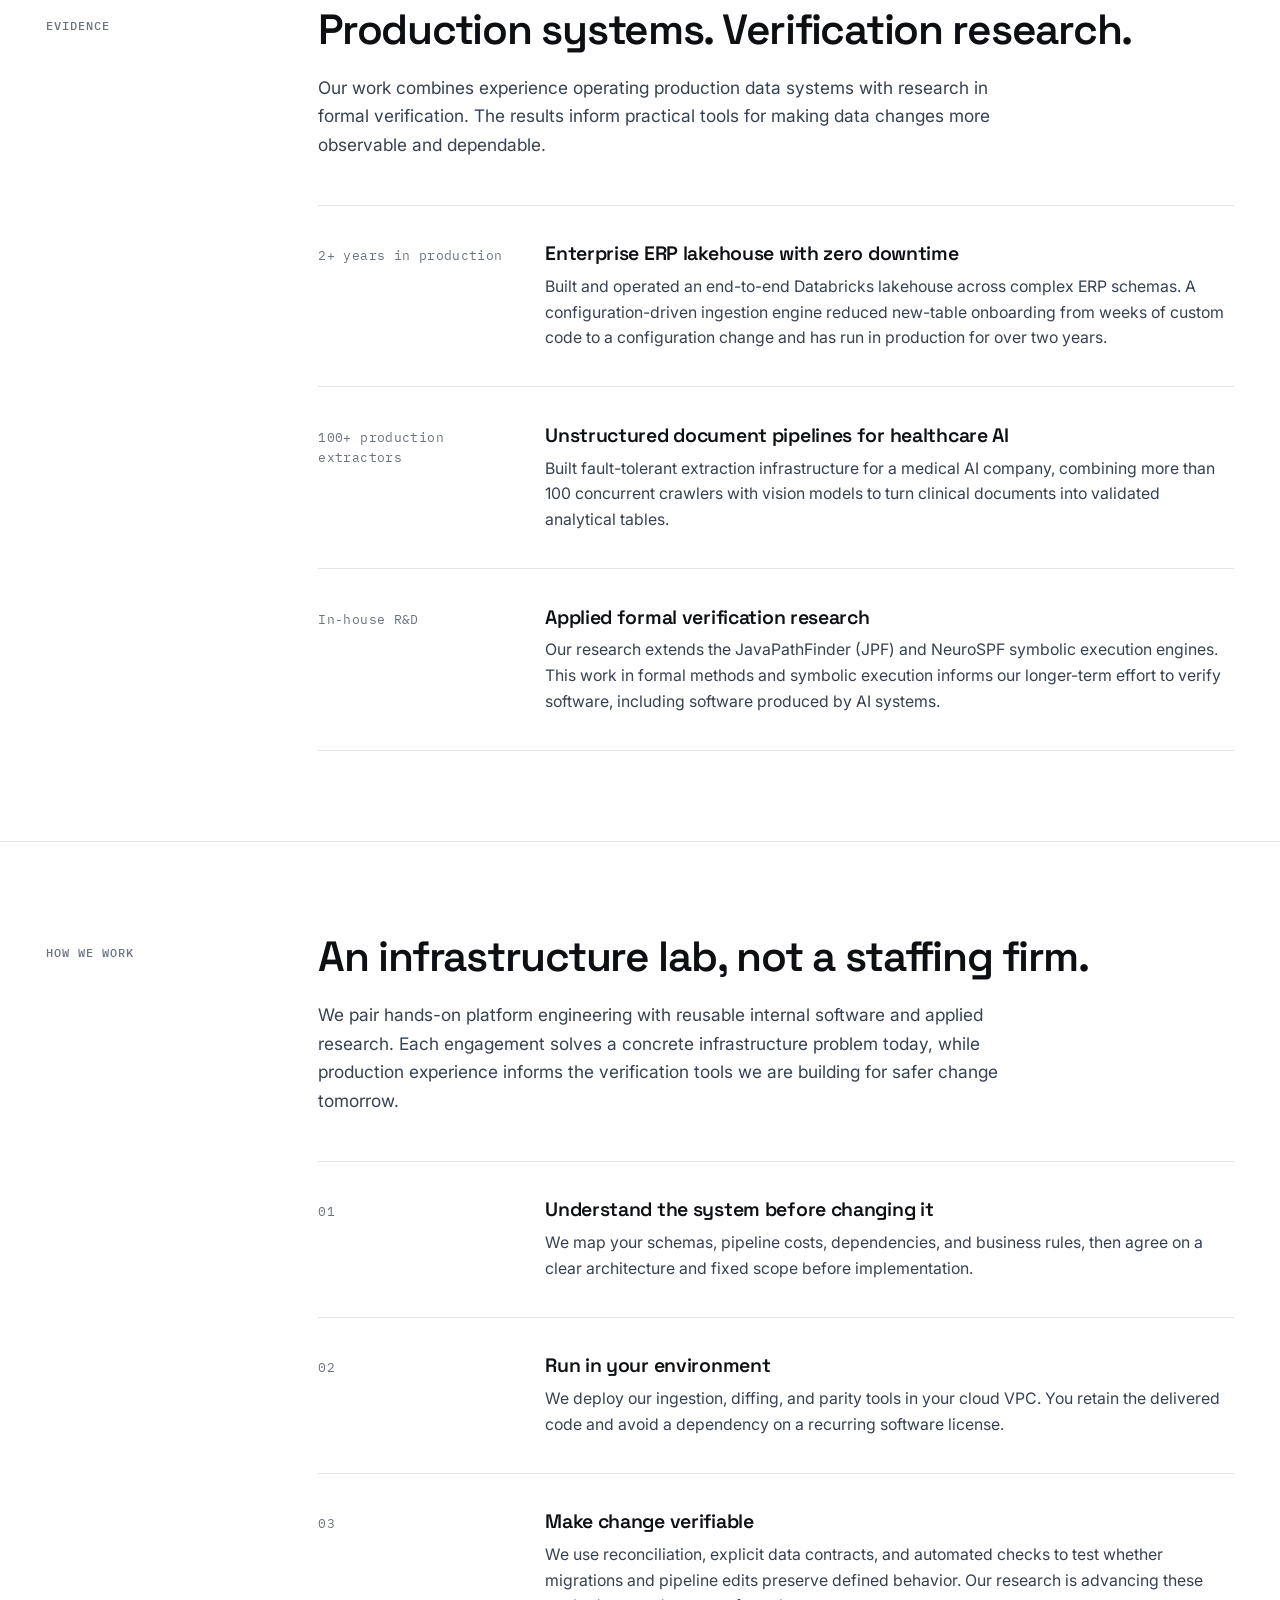
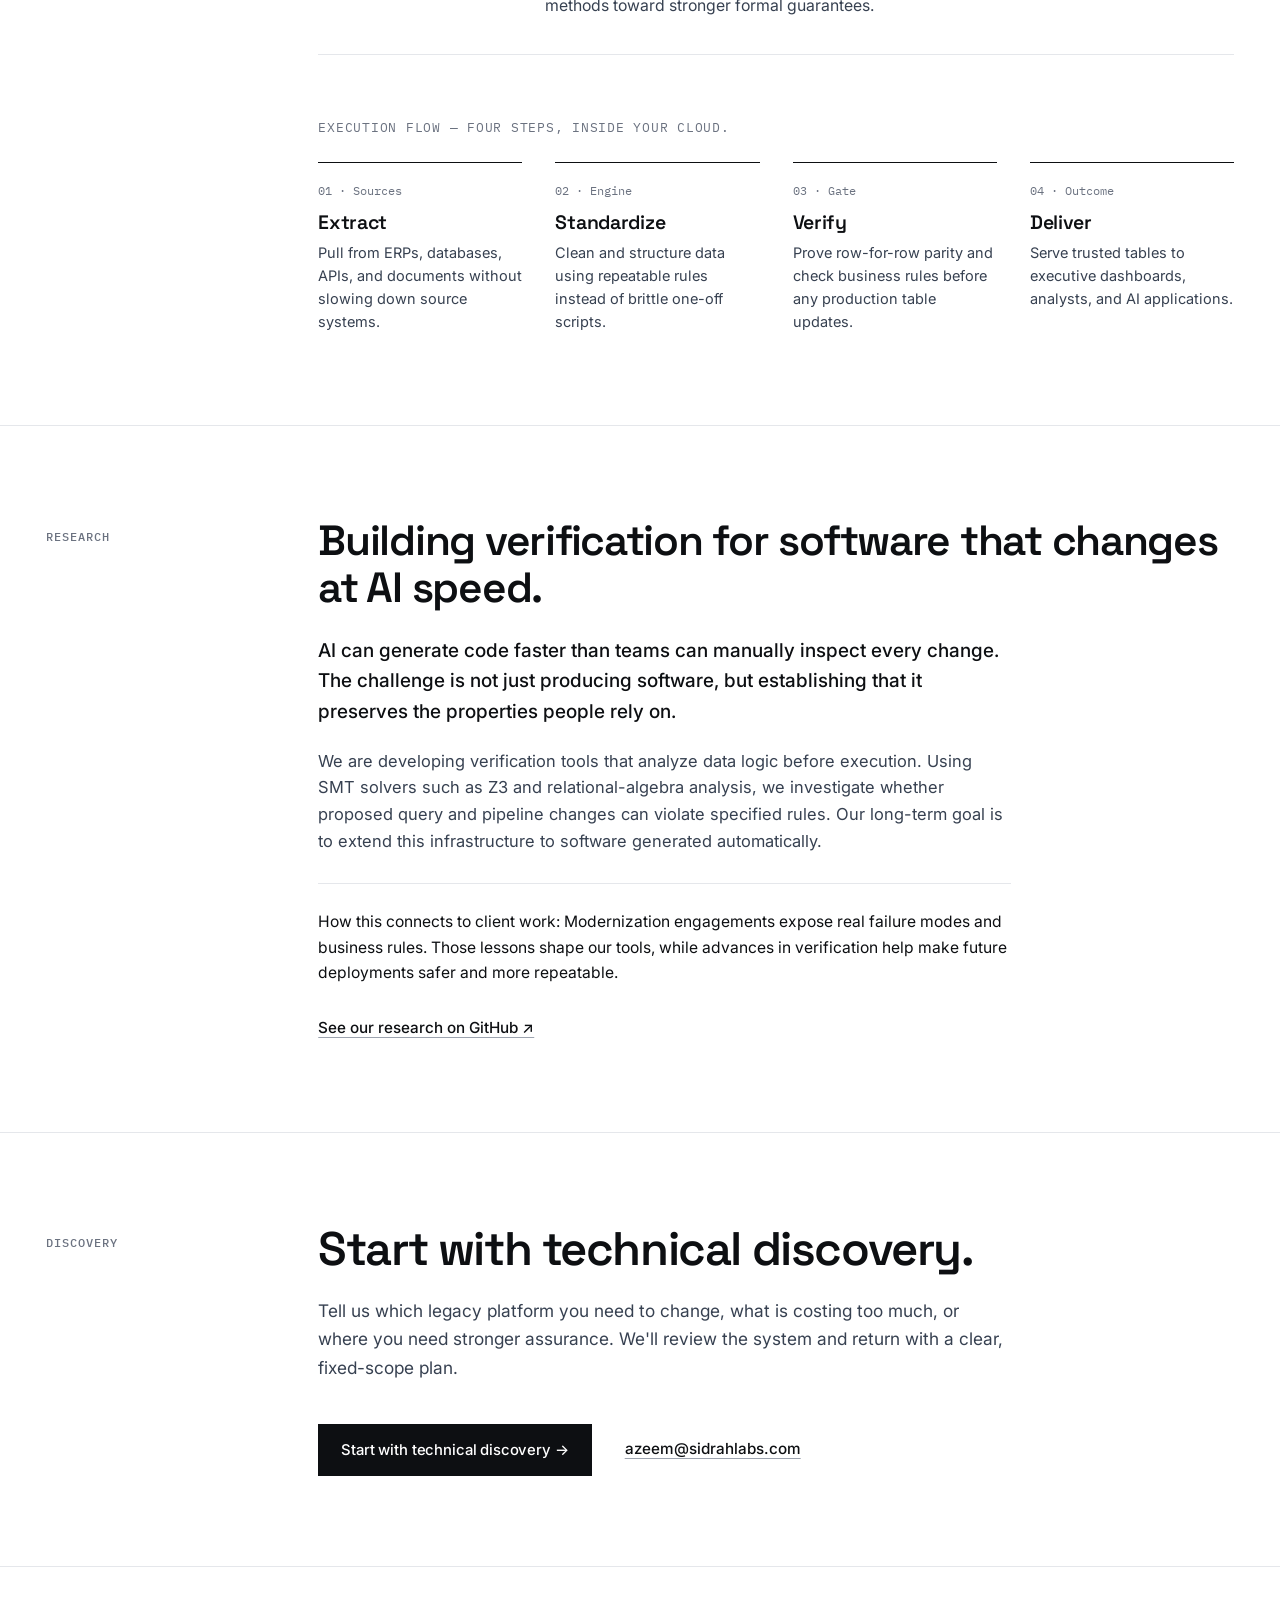
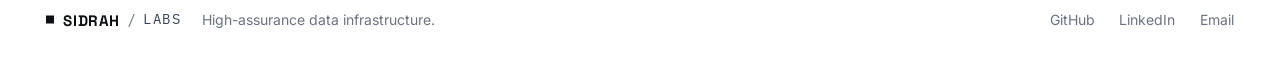
==== commit 0943a0d7: "Copy" ====
--- a/index.html
+++ b/index.html
@@ -86,7 +86,7 @@
             <a class="button" href="mailto:azeem@sidrahlabs.com?subject=Technical%20Discovery%20%E2%80%94%20Sidrah%20Labs">Start with technical discovery &rarr;</a>
             <a class="text-link" href="mailto:azeem@sidrahlabs.com">azeem@sidrahlabs.com</a>
           </div>
-          <p class="hero-meta">AI-ready Lakehouses · Infrastructure for AI-Pace</p>
+          <p class="hero-meta">AI-ready lakehouses · Verification for AI-speed engineering</p>
         </div>
       </section>
 
